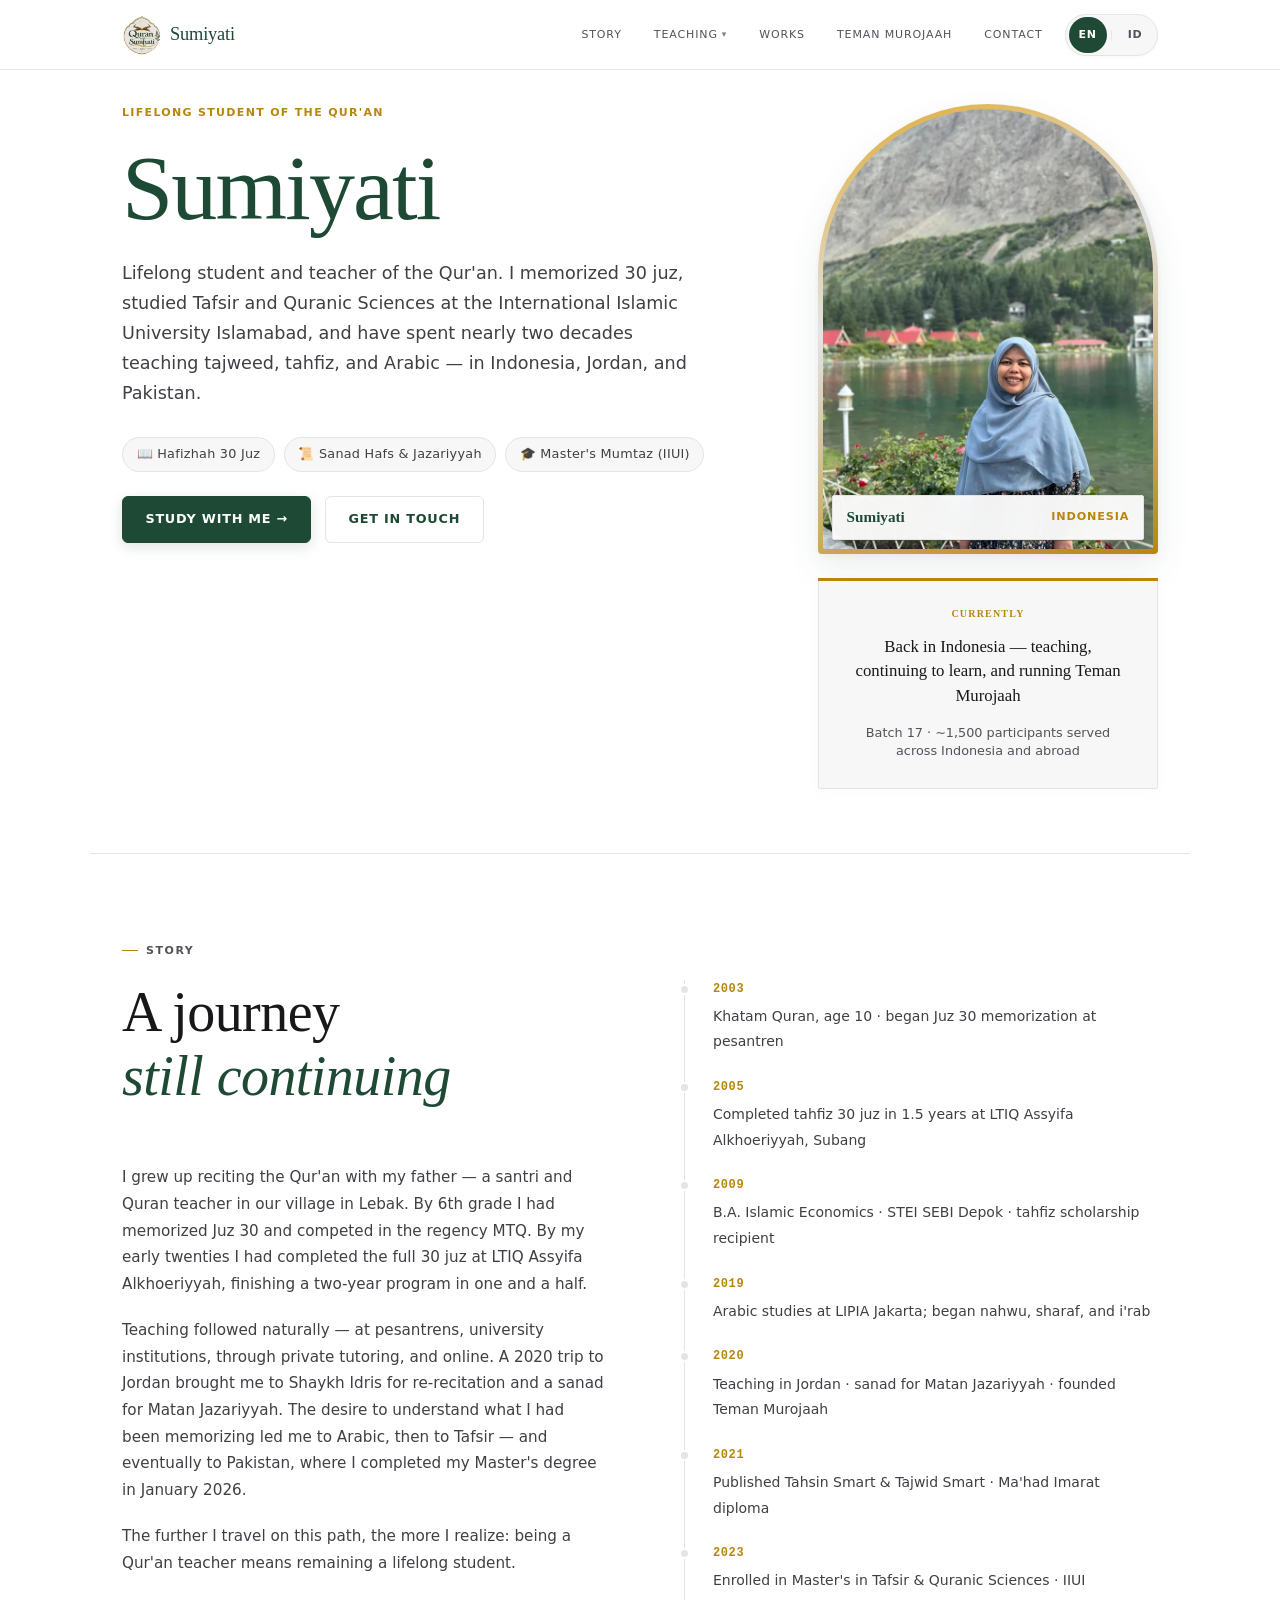
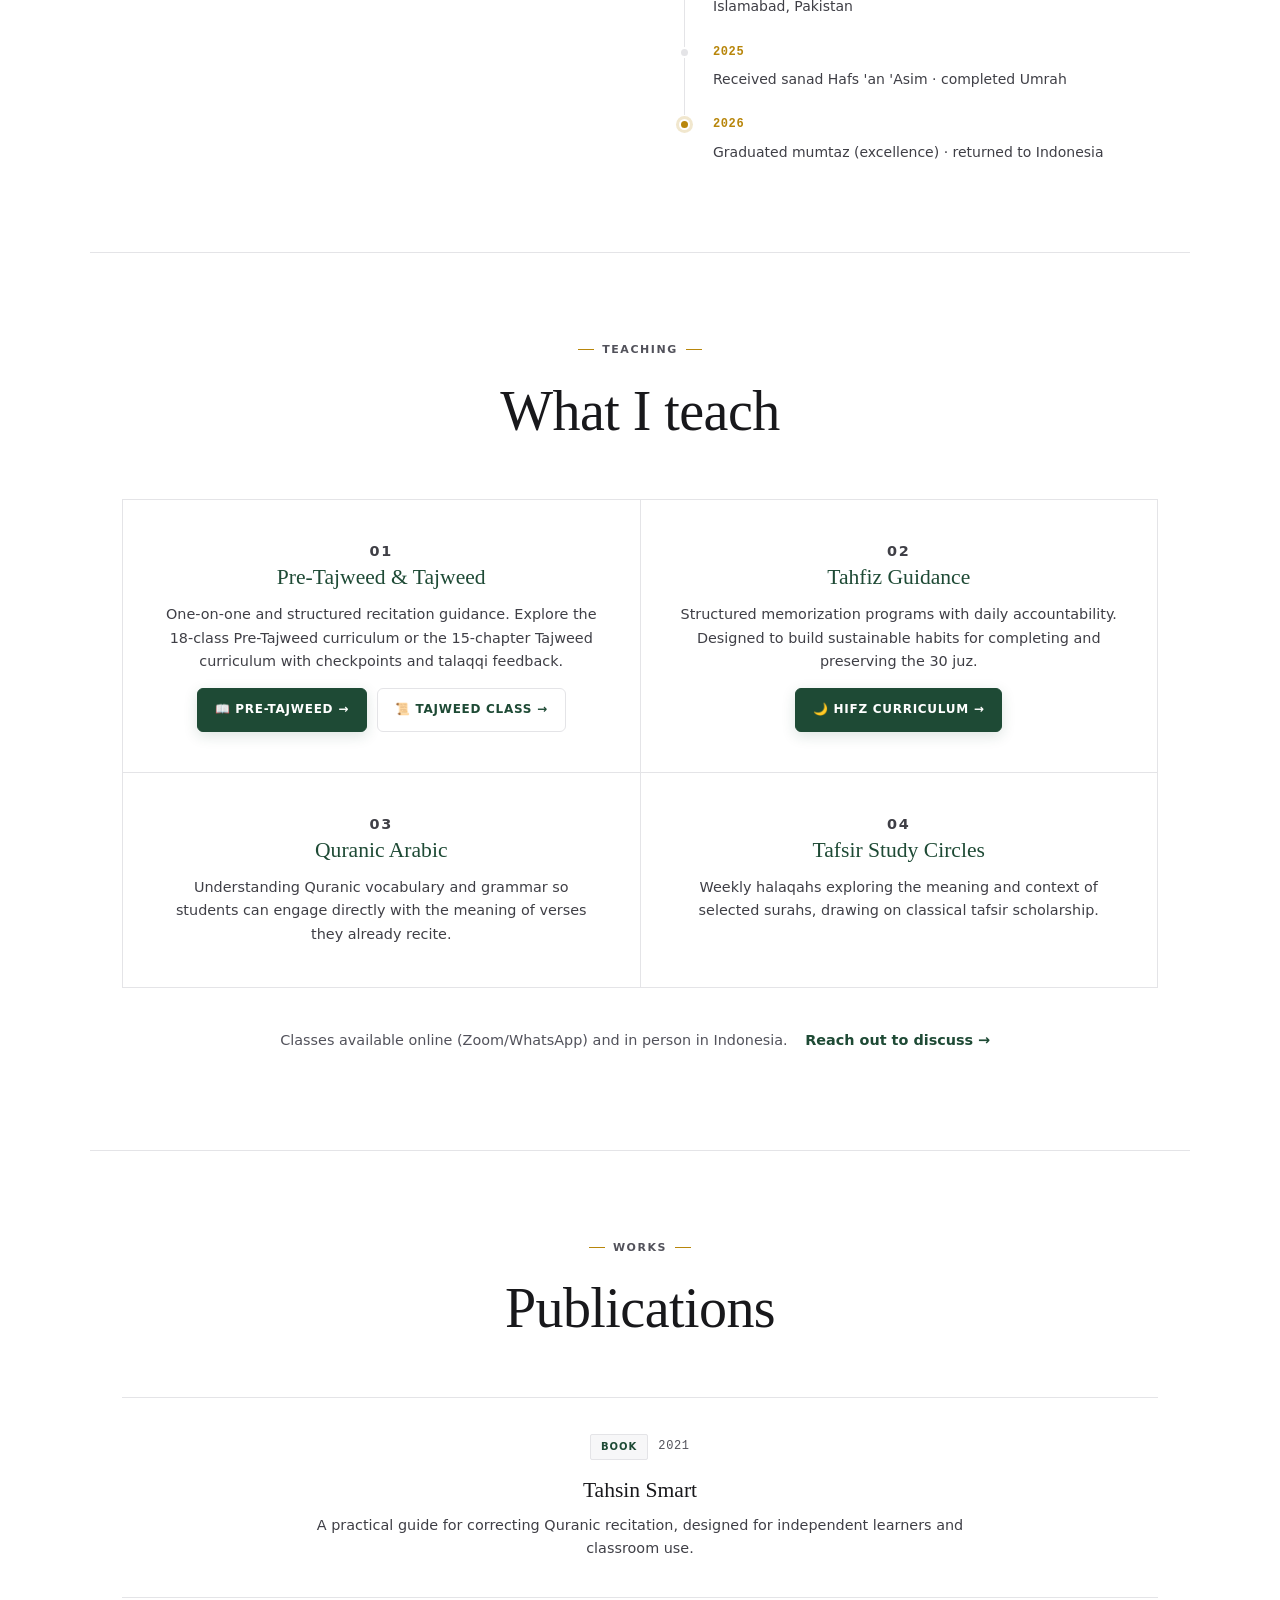
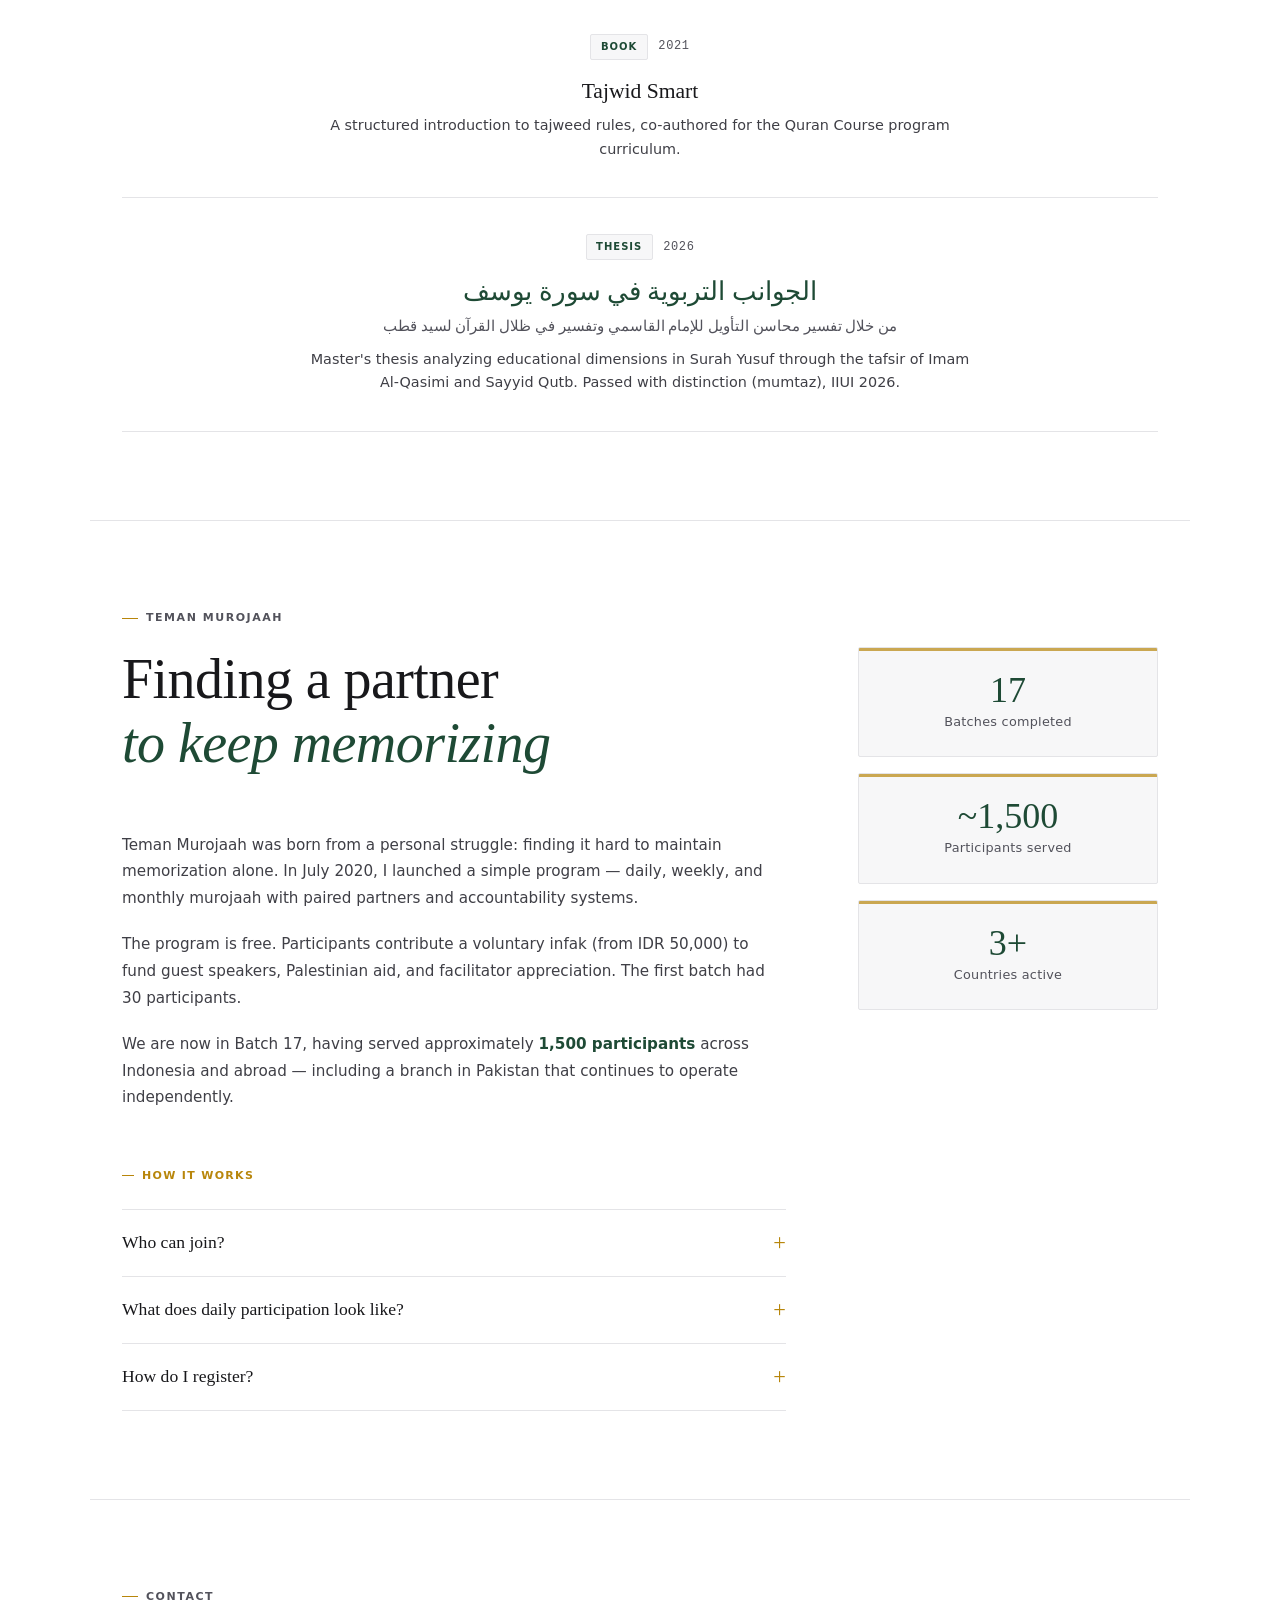
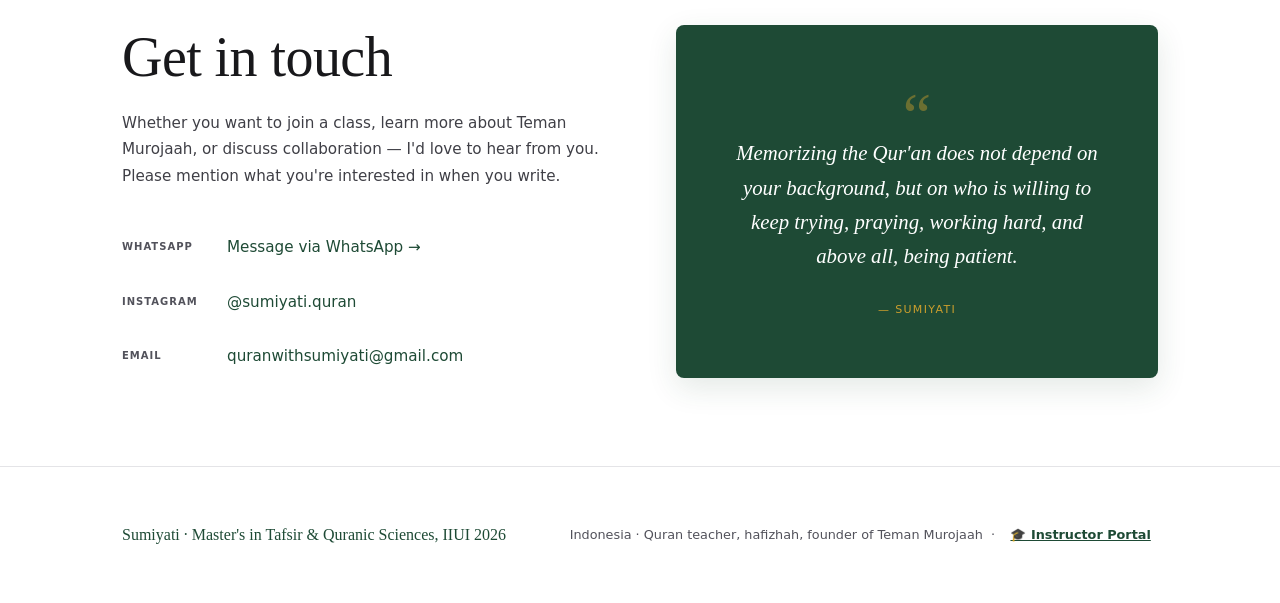
==== index.html @ 4b5ec0ce "content(hero): update Indonesian hero bio text per user request" ====
<!doctype html>
<html lang="en">
<head>
  <!-- Google tag (gtag.js) -->
  <script async src="https://www.googletagmanager.com/gtm.js?id=GTM-PKRHPWWV"></script>
  <script>
    window.dataLayer = window.dataLayer || [];
    function gtag(){dataLayer.push(arguments);}
    gtag('js', new Date());
  </script>
  <meta charset="UTF-8" />
  <meta name="viewport" content="width=device-width, initial-scale=1.0, viewport-fit=cover" />
  <title id="pageTitle">Sumiyati · Lifelong Student of the Qur'an</title>
  <meta name="description" content="Official portfolio of Sumiyati — Hafizhah 30 Juz, Quran Teacher & Scholar in Tafsir, Tajweed, and Tahfiz. Founder of Teman Murojaah." />
  <meta name="keywords" content="Sumiyati, Quran teacher, Hafizhah, Tafsir, Tajweed, Tahfiz, Teman Murojaah, Quranic Arabic, IIUI" />
  <meta name="author" content="Sumiyati" />
  <meta name="referrer" content="strict-origin-when-cross-origin" />
  <meta http-equiv="X-Content-Type-Options" content="nosniff" />
  <meta http-equiv="Content-Security-Policy" content="default-src 'self'; script-src 'self' 'unsafe-inline' https://www.googletagmanager.com https://tagmanager.google.com; style-src 'self' 'unsafe-inline' https://fonts.googleapis.com https://tagmanager.google.com; font-src 'self' https://fonts.gstatic.com; img-src 'self' data: https:; connect-src 'self' https://*.google-analytics.com https://*.analytics.google.com https://*.googletagmanager.com https://*.supabase.co https://script.google.com https://script.googleusercontent.com; frame-ancestors 'none'; base-uri 'self';" />

  <!-- Open Graph / Facebook -->
  <meta property="og:type" content="website" />
  <meta property="og:title" content="Sumiyati · Lifelong Student of the Qur'an" />
  <meta property="og:description" content="Lifelong student and teacher of the Qur'an. Hafizhah 30 Juz, Master's in Tafsir & Quranic Sciences, and Founder of Teman Murojaah." />
  <meta property="og:image" content="sumaiyati.jpg" />

  <!-- Twitter -->
  <meta name="twitter:card" content="summary_large_image" />
  <meta name="twitter:title" content="Sumiyati · Lifelong Student of the Qur'an" />
  <meta name="twitter:description" content="Lifelong student and teacher of the Qur'an. Hafizhah 30 Juz, Master's in Tafsir & Quranic Sciences, and Founder of Teman Murojaah." />
  <meta name="twitter:image" content="sumaiyati.jpg" />

  <!-- Favicon -->
  <link rel="icon" type="image/x-icon" href="/favicon.ico" />
  <link rel="shortcut icon" href="/favicon.ico" />
  <link rel="icon" type="image/png" sizes="48x48" href="/favicon-48x48.png" />
  <link rel="icon" type="image/png" sizes="32x32" href="/favicon-32x32.png" />
  <link rel="icon" type="image/png" sizes="16x16" href="/favicon-16x16.png" />
  <link rel="icon" type="image/png" sizes="192x192" href="/favicon-192x192.png" />
  <link rel="apple-touch-icon" sizes="180x180" href="/apple-touch-icon.png" />
  <link rel="manifest" href="/site.webmanifest" />
  <link rel="canonical" href="https://quranwithsumiyati.com/" />
  <meta name="theme-color" content="#1e4a35" />
  <script type="application/ld+json">
  [
    {
      "@context": "https://schema.org",
      "@type": "EducationalOrganization",
      "name": "Quran with Sumiyati",
      "url": "https://quranwithsumiyati.com/",
      "logo": "https://quranwithsumiyati.com/favicon-512x512.png"
    },
    {
      "@context": "https://schema.org",
      "@type": "Course",
      "name": "Pre-Tajweed & Tahsin Class",
      "description": "18 practical classes with checkpoints and 1-on-1 talaqqi recitation guidance.",
      "url": "https://quranwithsumiyati.com/curriculum.html",
      "provider": {
        "@type": "Person",
        "name": "Sumiyati"
      },
      "offers": {
        "@type": "Offer",
        "price": "120000",
        "priceCurrency": "IDR",
        "availability": "https://schema.org/InStock"
      }
    },
    {
      "@context": "https://schema.org",
      "@type": "Course",
      "name": "Tajweed Class",
      "description": "15 chapters of Tajweed theory and Quran recitation practice with 5 checkpoints.",
      "url": "https://quranwithsumiyati.com/tajweed-curriculum.html",
      "provider": {
        "@type": "Person",
        "name": "Sumiyati"
      },
      "offers": {
        "@type": "Offer",
        "price": "120000",
        "priceCurrency": "IDR",
        "availability": "https://schema.org/InStock"
      }
    }
  ]
  </script>

  <link rel="preconnect" href="https://fonts.googleapis.com" />
  <link rel="preconnect" href="https://fonts.gstatic.com" crossorigin />
  <link href="https://fonts.googleapis.com/css2?family=Amiri:ital,wght@0,400;0,700;1,400&family=Fraunces:ital,opsz,wght@0,9..144,300;0,9..144,400;0,9..144,600;1,9..144,300;1,9..144,400&family=Inter:wght@300;400;500;600&display=swap" rel="stylesheet" />
  <link rel="stylesheet" href="style.css?v=8" />
</head>
<body>
  <a href="#hero" class="skip-link">Skip to main content</a>

  <!-- Header -->
  <header>
    <a href="#" class="logo"><img src="sumiyati-logo.png?v=5" alt="Quran with Sumiyati Logo" width="40" height="40" decoding="sync" /><span>Sumiyati</span></a>
    <div class="header-actions">
      <nav>
        <a href="#story" class="active" data-section="story" data-i18n="nav_story">Story</a>
        <div class="nav-dropdown"><a href="#teaching" data-section="teaching"><span class="nav-dd-icon-mobile" aria-hidden="true">📖</span><span data-i18n="nav_teaching">Teaching</span> <span class="nav-dropdown-caret" aria-hidden="true">▾</span></a><div class="nav-dropdown-menu" role="menu" aria-label="Teaching Programs"><div class="nav-dd-header"><span data-i18n="teach_title">What I teach</span><span>5 Programs</span></div><a href="curriculum.html" class="nav-dd-item" role="menuitem"><span class="nav-dd-num">01</span><span class="nav-dd-text"><span class="nav-dd-title" data-i18n="teach_c1_title">Pre-Tajweed &amp; Tahsin</span><span class="nav-dd-sub" data-i18n="dd_c1_sub">18 practical classes, checkpoints &amp; 1-on-1 talaqqi</span></span></a><div class="nav-dd-sublinks"><a href="curriculum.html" class="nav-dd-pill primary" data-i18n="dd_curr_btn">📖 View Curriculum →</a></div><a href="tajweed-curriculum.html" class="nav-dd-item" role="menuitem"><span class="nav-dd-num">02</span><span class="nav-dd-text"><span class="nav-dd-title" data-i18n="dd_tajweed_title">Tajweed Class</span><span class="nav-dd-sub" data-i18n="dd_tajweed_sub">15 chapters: theory &amp; practice, 5 checkpoints</span></span></a><div class="nav-dd-sublinks"><a href="tajweed-curriculum.html" class="nav-dd-pill primary" data-i18n="dd_tajweed_btn">📜 Tajweed Curriculum →</a></div><div class="nav-dd-divider"></div><a href="hifz-curriculum.html" class="nav-dd-item" role="menuitem"><span class="nav-dd-num">03</span><span class="nav-dd-text"><span class="nav-dd-title" data-i18n="teach_c2_title">Tahfiz Guidance</span><span class="nav-dd-sub" data-i18n="dd_c2_sub">Structured 30 juz memorization &amp; daily accountability</span></span></a><div class="nav-dd-sublinks"><a href="hifz-curriculum.html" class="nav-dd-pill primary" data-i18n="dd_hifz_btn">🌙 Hifz Curriculum →</a></div><div class="nav-dd-divider"></div><a href="#teach-arabic" class="nav-dd-item" role="menuitem"><span class="nav-dd-num">04</span><span class="nav-dd-text"><span class="nav-dd-title" data-i18n="teach_c3_title">Quranic Arabic</span><span class="nav-dd-sub" data-i18n="dd_c3_sub">Vocabulary &amp; grammar to understand Quranic verses</span></span></a><a href="#teach-tafsir" class="nav-dd-item" role="menuitem"><span class="nav-dd-num">05</span><span class="nav-dd-text"><span class="nav-dd-title" data-i18n="teach_c4_title">Tafsir Study Circles</span><span class="nav-dd-sub" data-i18n="dd_c4_sub">Weekly halaqahs exploring classical tafsir scholarship</span></span></a></div></div>
        <a href="#works" data-section="works" data-i18n="nav_works">Works</a>
        <a href="#teman-murojaah" data-section="teman-murojaah" data-i18n="nav_murojaah">Teman Murojaah</a>
        <a href="#contact" data-section="contact" data-i18n="nav_contact">Contact</a>
      </nav>
      <!-- Global Language Switcher -->
      <div class="lang-switcher" role="group" aria-label="Language Switcher">
        <button type="button" class="lang-btn" data-lang="en" onclick="setGlobalLang('en')">EN</button>
        <span class="lang-sep">|</span>
        <button type="button" class="lang-btn" data-lang="id" onclick="setGlobalLang('id')">ID</button>
      </div>
    </div>
  </header>

  <!-- Hero -->
  <section id="hero">
    <div class="wrap">
      <div class="inner hero-grid">
        <div class="hero-content">
          <p class="eyebrow" data-i18n="hero_eyebrow">Lifelong Student of the Qur'an</p>
          <h1 class="display">Sumiyati</h1>

          <!-- Mobile Hero Photo -->
          <div class="hero-photo-card hero-photo-mobile">
            <div class="photo-arch-outer">
              <picture>
                <source srcset="sumaiyati.webp" type="image/webp" />
                <img src="sumaiyati.jpg" alt="Sumiyati · Lifelong Student of the Qur'an" class="hero-photo" width="900" height="1200" fetchpriority="high" decoding="sync" />
              </picture>
              <div class="photo-badge">
                <span class="badge-title">Sumiyati</span>
                <span class="badge-sub">Indonesia</span>
              </div>
            </div>
          </div>

          <p class="hero-bio" data-i18n-html="hero_bio">
            Lifelong student and teacher of the Qur'an. I memorized 30 juz, studied Tafsir and Quranic Sciences at the International Islamic University Islamabad, and have spent nearly two decades teaching tajweed, tahfiz, and Arabic — in Indonesia, Jordan, and Pakistan.
          </p>
          <div class="hero-credentials">
            <span class="cred-pill" data-i18n="hero_cred_1">📖 Hafizhah 30 Juz</span>
            <span class="cred-pill" data-i18n="hero_cred_2">📜 Sanad Hafs &amp; Jazariyyah</span>
            <span class="cred-pill" data-i18n="hero_cred_3">🎓 Master's Mumtaz (IIUI)</span>
          </div>
          <div class="hero-actions">
            <a href="#teaching" class="btn btn-primary" data-i18n="hero_btn_study">Study With Me →</a>
            <a href="#contact" class="btn btn-secondary" data-i18n="hero_btn_contact">Get in Touch</a>
          </div>
        </div>

        <div class="hero-aside">
          <!-- Desktop Hero Photo -->
          <div class="hero-photo-card hero-photo-desktop">
            <div class="photo-arch-outer">
              <picture>
                <source srcset="sumaiyati.webp" type="image/webp" />
                <img src="sumaiyati.jpg" alt="Sumiyati · Lifelong Student of the Qur'an" class="hero-photo" width="900" height="1200" fetchpriority="high" decoding="sync" />
              </picture>
              <div class="photo-badge">
                <span class="badge-title">Sumiyati</span>
                <span class="badge-sub">Indonesia</span>
              </div>
            </div>
          </div>
          <div class="current-card">
            <p class="card-label" data-i18n="currently_label">Currently</p>
            <p data-i18n="currently_text">Back in Indonesia — teaching, continuing to learn, and running Teman Murojaah</p>
            <small data-i18n="currently_small">Batch 17 · ~1,500 participants served across Indonesia and abroad</small>
          </div>
        </div>
      </div>
    </div>
  </section>

  <div class="divider"><div class="divider-inner"></div></div>

  <!-- Story -->
  <section id="story">
    <div class="wrap">
      <p class="section-label" data-i18n="story_label">Story</p>
      <div class="inner">
        <div>
          <h2 class="section-title" data-i18n-html="story_title">A journey<br><em>still continuing</em></h2>
          <div class="prose">
            <p data-i18n="story_p1">
              I grew up reciting the Qur'an with my father — a santri and Quran teacher in our village in Lebak. By 6th grade I had memorized Juz 30 and competed in the regency MTQ. By my early twenties I had completed the full 30 juz at LTIQ Assyifa Alkhoeriyyah, finishing a two-year program in one and a half.
            </p>
            <p data-i18n="story_p2">
              Teaching followed naturally — at pesantrens, university institutions, through private tutoring, and online. A 2020 trip to Jordan brought me to Shaykh Idris for re-recitation and a sanad for Matan Jazariyyah. The desire to understand what I had been memorizing led me to Arabic, then to Tafsir — and eventually to Pakistan, where I completed my Master's degree in January 2026.
            </p>
            <p data-i18n="story_p3">
              The further I travel on this path, the more I realize: being a Qur'an teacher means remaining a lifelong student.
            </p>
          </div>
        </div>

        <div class="timeline">
          <div class="tl-item">
            <span class="tl-year">2003</span>
            <span class="tl-text" data-i18n="tl_2003">Khatam Quran, age 10 · began Juz 30 memorization at pesantren</span>
          </div>
          <div class="tl-item">
            <span class="tl-year">2005</span>
            <span class="tl-text" data-i18n="tl_2005">Completed tahfiz 30 juz in 1.5 years at LTIQ Assyifa Alkhoeriyyah, Subang</span>
          </div>
          <div class="tl-item">
            <span class="tl-year">2009</span>
            <span class="tl-text" data-i18n="tl_2009">B.A. Islamic Economics · STEI SEBI Depok · tahfiz scholarship recipient</span>
          </div>
          <div class="tl-item">
            <span class="tl-year">2019</span>
            <span class="tl-text" data-i18n="tl_2019">Arabic studies at LIPIA Jakarta; began nahwu, sharaf, and i'rab</span>
          </div>
          <div class="tl-item">
            <span class="tl-year">2020</span>
            <span class="tl-text" data-i18n="tl_2020">Teaching in Jordan · sanad for Matan Jazariyyah · founded Teman Murojaah</span>
          </div>
          <div class="tl-item">
            <span class="tl-year">2021</span>
            <span class="tl-text" data-i18n="tl_2021">Published Tahsin Smart &amp; Tajwid Smart · Ma'had Imarat diploma</span>
          </div>
          <div class="tl-item">
            <span class="tl-year">2023</span>
            <span class="tl-text" data-i18n="tl_2023">Enrolled in Master's in Tafsir &amp; Quranic Sciences · IIUI Islamabad, Pakistan</span>
          </div>
          <div class="tl-item">
            <span class="tl-year">2025</span>
            <span class="tl-text" data-i18n="tl_2025">Received sanad Hafs 'an 'Asim · completed Umrah</span>
          </div>
          <div class="tl-item current">
            <span class="tl-year">2026</span>
            <span class="tl-text" data-i18n="tl_2026">Graduated mumtaz (excellence) · returned to Indonesia</span>
          </div>
        </div>
      </div>
    </div>
  </section>

  <div class="divider"><div class="divider-inner"></div></div>

  <!-- Teaching -->
  <section id="teaching">
    <div class="wrap">
      <p class="section-label" data-i18n="teach_label">Teaching</p>
      <h2 class="section-title" data-i18n="teach_title">What I teach</h2>
      <div class="grid">
        <div class="teach-card">
          <p class="teach-num" id="teach-pretajweed" style="scroll-margin-top:110px;">01</p>
          <h3 data-i18n="teach_c1_title">Pre-Tajweed &amp; Tajweed</h3>
          <p data-i18n="teach_c1_desc">One-on-one and structured recitation guidance. Explore the 18-class Pre-Tajweed curriculum or the 15-chapter Tajweed curriculum with checkpoints and talaqqi feedback.</p>
          <div class="teach-card-actions">
            <a href="curriculum.html" class="btn btn-primary teach-card-btn" data-i18n="card_btn_pretajweed">📖 Pre-Tajweed →</a>
            <a href="tajweed-curriculum.html" class="btn btn-secondary teach-card-btn" data-i18n="card_btn_tajweed">📜 Tajweed Class →</a>
          </div>
        </div>
        <div class="teach-card">
          <p class="teach-num" id="teach-tahfiz" style="scroll-margin-top:110px;">02</p>
          <h3 data-i18n="teach_c2_title">Tahfiz Guidance</h3>
          <p data-i18n="teach_c2_desc">Structured memorization programs with daily accountability. Designed to build sustainable habits for completing and preserving the 30 juz.</p>
          <div class="teach-card-actions">
            <a href="hifz-curriculum.html" class="btn btn-primary teach-card-btn" data-i18n="card_btn_hifz">🌙 Hifz Curriculum →</a>
          </div>
        </div>
        <div class="teach-card">
          <p class="teach-num" id="teach-arabic" style="scroll-margin-top:110px;">03</p>
          <h3 data-i18n="teach_c3_title">Quranic Arabic</h3>
          <p data-i18n="teach_c3_desc">Understanding Quranic vocabulary and grammar so students can engage directly with the meaning of verses they already recite.</p>
        </div>
        <div class="teach-card">
          <p class="teach-num" id="teach-tafsir" style="scroll-margin-top:110px;">04</p>
          <h3 data-i18n="teach_c4_title">Tafsir Study Circles</h3>
          <p data-i18n="teach_c4_desc">Weekly halaqahs exploring the meaning and context of selected surahs, drawing on classical tafsir scholarship.</p>
        </div>
      </div>
      <p class="note">
        <span data-i18n="teach_note_text">Classes available online (Zoom/WhatsApp) and in person in Indonesia.</span>
        <a href="#contact" data-i18n="teach_note_link">Reach out to discuss →</a>
      </p>
    </div>
  </section>

  <div class="divider"><div class="divider-inner"></div></div>

  <!-- Works -->
  <section id="works">
    <div class="wrap">
      <p class="section-label" data-i18n="works_label">Works</p>
      <h2 class="section-title" data-i18n="works_title">Publications</h2>
      <div class="works-list">

        <div class="work-item">
          <div class="work-meta">
            <span class="work-type" data-i18n="work_type_book">Book</span>
            <span class="work-year">2021</span>
          </div>
          <div class="work-content">
            <p class="work-title">Tahsin Smart</p>
            <p class="work-desc" data-i18n="work_tahsin_desc">A practical guide for correcting Quranic recitation, designed for independent learners and classroom use.</p>
          </div>
        </div>

        <div class="work-item">
          <div class="work-meta">
            <span class="work-type" data-i18n="work_type_book">Book</span>
            <span class="work-year">2021</span>
          </div>
          <div class="work-content">
            <p class="work-title">Tajwid Smart</p>
            <p class="work-desc" data-i18n="work_tajwid_desc">A structured introduction to tajweed rules, co-authored for the Quran Course program curriculum.</p>
          </div>
        </div>

        <div class="work-item">
          <div class="work-meta">
            <span class="work-type" data-i18n="work_type_thesis">Thesis</span>
            <span class="work-year">2026</span>
          </div>
          <div class="work-content">
            <p class="work-title rtl">الجوانب التربوية في سورة يوسف</p>
            <p class="work-subtitle">من خلال تفسير محاسن التأويل للإمام القاسمي وتفسير في ظلال القرآن لسيد قطب</p>
            <p class="work-desc" data-i18n="work_thesis_desc">Master's thesis analyzing educational dimensions in Surah Yusuf through the tafsir of Imam Al-Qasimi and Sayyid Qutb. Passed with distinction (mumtaz), IIUI 2026.</p>
          </div>
        </div>

      </div>
    </div>
  </section>

  <div class="divider"><div class="divider-inner"></div></div>

  <!-- Teman Murojaah -->
  <section id="teman-murojaah">
    <div class="wrap">
      <p class="section-label" data-i18n="tm_label">Teman Murojaah</p>
      <div class="inner">
        <div>
          <h2 class="section-title" data-i18n-html="tm_title">Finding a partner<br><em>to keep memorizing</em></h2>
          <div class="prose">
            <p data-i18n="tm_p1">
              Teman Murojaah was born from a personal struggle: finding it hard to maintain memorization alone. In July 2020, I launched a simple program — daily, weekly, and monthly murojaah with paired partners and accountability systems.
            </p>
            <p data-i18n="tm_p2">
              The program is free. Participants contribute a voluntary infak (from IDR 50,000) to fund guest speakers, Palestinian aid, and facilitator appreciation. The first batch had 30 participants.
            </p>
            <p data-i18n-html="tm_p3">
              We are now in Batch 17, having served approximately <strong>1,500 participants</strong> across Indonesia and abroad — including a branch in Pakistan that continues to operate independently.
            </p>
          </div>

          <p class="faq-label" data-i18n="faq_label">How it works</p>

          <div class="faq-item">
            <button class="faq-q" aria-expanded="false">
              <span data-i18n="faq_q1">Who can join?</span>
              <span class="faq-icon">+</span>
            </button>
            <div class="faq-a" data-i18n="faq_a1">
              Anyone who has memorized at least 1 juz of the Quran and is committed to maintaining or adding to their memorization.
            </div>
          </div>

          <div class="faq-item">
            <button class="faq-q" aria-expanded="false">
              <span data-i18n="faq_q2">What does daily participation look like?</span>
              <span class="faq-icon">+</span>
            </button>
            <div class="faq-a" data-i18n="faq_a2">
              Each participant is paired with a murojaah partner. You submit your daily recitation and check in with your partner. Weekly group sessions and monthly evaluations provide structure and motivation.
            </div>
          </div>

          <div class="faq-item">
            <button class="faq-q" aria-expanded="false">
              <span data-i18n="faq_q3">How do I register?</span>
              <span class="faq-icon">+</span>
            </button>
            <div class="faq-a" data-i18n="faq_a3">
              New batches open periodically. Join the waiting list or follow announcements via WhatsApp. Contact me directly for the current batch status.
            </div>
          </div>

        </div>

        <div class="stat-cards">
          <div class="stat-card">
            <p class="stat-num">17</p>
            <p class="stat-lbl" data-i18n="stat_1_lbl">Batches completed</p>
          </div>
          <div class="stat-card">
            <p class="stat-num">~1,500</p>
            <p class="stat-lbl" data-i18n="stat_2_lbl">Participants served</p>
          </div>
          <div class="stat-card">
            <p class="stat-num">3+</p>
            <p class="stat-lbl" data-i18n="stat_3_lbl">Countries active</p>
          </div>
        </div>
      </div>
    </div>
  </section>

  <div class="divider"><div class="divider-inner"></div></div>

  <!-- Contact -->
  <section id="contact">
    <div class="wrap">
      <p class="section-label" data-i18n="contact_label">Contact</p>
      <div class="inner">
        <div>
          <h2 class="section-title" data-i18n="contact_title">Get in touch</h2>
          <p class="bio" data-i18n="contact_bio">
            Whether you want to join a class, learn more about Teman Murojaah, or discuss collaboration — I'd love to hear from you. Please mention what you're interested in when you write.
          </p>
          <div class="contact-links">
            <div class="contact-row">
              <span class="contact-key">WhatsApp</span>
              <a class="contact-val" href="https://wa.me/6281234567890?text=Assalamu%27alaikum%20Ustadzah%20Sumiyati" target="_blank" rel="noopener" aria-label="Message Sumiyati via WhatsApp" data-i18n="contact_wa_link">Message via WhatsApp →</a>
            </div>
            <div class="contact-row">
              <span class="contact-key">Instagram</span>
              <a class="contact-val" href="https://instagram.com/sumiyati.quran" target="_blank" rel="noopener">@sumiyati.quran</a>
            </div>
            <div class="contact-row">
              <span class="contact-key">Email</span>
              <a class="contact-val" href="mailto:quranwithsumiyati@gmail.com">quranwithsumiyati@gmail.com</a>
            </div>
          </div>
        </div>
        <div class="quote-block">
          <div class="quote-mark">“</div>
          <p class="quote-text" data-i18n="quote_text">
            Memorizing the Qur'an does not depend on your background, but on who is willing to keep trying, praying, working hard, and above all, being patient.
          </p>
          <p class="quote-attr">— Sumiyati</p>
        </div>
      </div>
    </div>
  </section>

  <!-- Footer -->
  <footer>
    <div class="wrap" style="display:flex;justify-content:space-between;align-items:center;flex-wrap:wrap;gap:1rem;width:100%;">
      <p class="name" data-i18n="footer_name">Sumiyati · Master's in Tafsir &amp; Quranic Sciences, IIUI 2026</p>
      <p class="meta"><span data-i18n="footer_meta">Indonesia · Quran teacher, hafizhah, founder of Teman Murojaah</span> &nbsp;·&nbsp; <a href="admin.html" class="footer-portal-link">🎓 Instructor Portal</a></p>
    </div>
  </footer>

  <div class="tab-spacer"></div>

  <!-- Mobile bottom tab bar -->
  <div class="tab-bar">
    <nav aria-label="Mobile Navigation">
      <a class="tab-link active" href="#story" data-section="story">
        <span class="icon" aria-hidden="true">📖</span>
        <span class="lbl" data-i18n="tab_story">Story</span>
      </a>
      <a class="tab-link" href="#teaching" data-section="teaching">
        <span class="icon" aria-hidden="true">🕌</span>
        <span class="lbl" data-i18n="tab_teaching">Teaching</span>
      </a>
      <a class="tab-link" href="#works" data-section="works">
        <span class="icon" aria-hidden="true">📚</span>
        <span class="lbl" data-i18n="tab_works">Works</span>
      </a>
      <a class="tab-link" href="#teman-murojaah" data-section="teman-murojaah">
        <span class="icon" aria-hidden="true">🤝</span>
        <span class="lbl" data-i18n="tab_murojaah">Murojaah</span>
      </a>
      <a class="tab-link" href="#contact" data-section="contact">
        <span class="icon" aria-hidden="true">✉️</span>
        <span class="lbl" data-i18n="tab_contact">Contact</span>
      </a>
    </nav>
  </div>

  <script>
    // Bilingual Dictionary
    const translations = {
      en: {
        page_title: "Sumiyati · Lifelong Student of the Qur'an",
        nav_story: "Story",
        nav_teaching: "Teaching",
        nav_works: "Works",
        nav_murojaah: "Teman Murojaah",
        nav_contact: "Contact",
        tab_story: "Story",
        tab_teaching: "Teaching",
        tab_works: "Works",
        tab_murojaah: "Murojaah",
        tab_contact: "Contact",
        hero_eyebrow: "Lifelong Student of the Qur'an",
        hero_bio: "Lifelong student and teacher of the Qur'an. I memorized 30 juz, studied Tafsir and Quranic Sciences at the International Islamic University Islamabad, and have spent nearly two decades teaching tajweed, tahfiz, and Arabic — in Indonesia, Jordan, and Pakistan.",
        hero_cred_1: "📖 Hafizhah 30 Juz",
        hero_cred_2: "📜 Sanad Hafs & Jazariyyah",
        hero_cred_3: "🎓 Master's Mumtaz (IIUI)",
        hero_btn_study: "Study With Me →",
        hero_btn_contact: "Get in Touch",
        currently_label: "Currently",
        currently_text: "Back in Indonesia — teaching, continuing to learn, and running Teman Murojaah",
        currently_small: "Batch 17 · ~1,500 participants served across Indonesia and abroad",
        story_label: "Story",
        story_title: "A journey<br><em>still continuing</em>",
        story_p1: "I grew up reciting the Qur'an with my father — a santri and Quran teacher in our village in Lebak. By 6th grade I had memorized Juz 30 and competed in the regency MTQ. By my early twenties I had completed the full 30 juz at LTIQ Assyifa Alkhoeriyyah, finishing a two-year program in one and a half.",
        story_p2: "Teaching followed naturally — at pesantrens, university institutions, through private tutoring, and online. A 2020 trip to Jordan brought me to Shaykh Idris for re-recitation and a sanad for Matan Jazariyyah. The desire to understand what I had been memorizing led me to Arabic, then to Tafsir — and eventually to Pakistan, where I completed my Master's degree in January 2026.",
        story_p3: "The further I travel on this path, the more I realize: being a Qur'an teacher means remaining a lifelong student.",
        tl_2003: "Khatam Quran, age 10 · began Juz 30 memorization at pesantren",
        tl_2005: "Completed tahfiz 30 juz in 1.5 years at LTIQ Assyifa Alkhoeriyyah, Subang",
        tl_2009: "B.A. Islamic Economics · STEI SEBI Depok · tahfiz scholarship recipient",
        tl_2019: "Arabic studies at LIPIA Jakarta; began nahwu, sharaf, and i'rab",
        tl_2020: "Teaching in Jordan · sanad for Matan Jazariyyah · founded Teman Murojaah",
        tl_2021: "Published Tahsin Smart & Tajwid Smart · Ma'had Imarat diploma",
        tl_2023: "Enrolled in Master's in Tafsir & Quranic Sciences · IIUI Islamabad, Pakistan",
        tl_2025: "Received sanad Hafs 'an 'Asim · completed Umrah",
        tl_2026: "Graduated mumtaz (excellence) · returned to Indonesia",
        teach_label: "Teaching",
        teach_title: "What I teach",
        teach_c1_title: "Pre-Tajweed & Tajweed",
        teach_c1_desc: "One-on-one and structured recitation guidance. Explore the 18-class Pre-Tajweed curriculum or the 15-chapter Tajweed curriculum with checkpoints and talaqqi feedback.",
        card_btn_pretajweed: "📖 Pre-Tajweed →",
        card_btn_tajweed: "📜 Tajweed Class →",
        card_btn_hifz: "🌙 Hifz Curriculum →",
        teach_c2_title: "Tahfiz Guidance",
        teach_c2_desc: "Structured memorization programs with daily accountability. Designed to build sustainable habits for completing and preserving the 30 juz.",
        teach_c3_title: "Quranic Arabic",
        teach_c3_desc: "Understanding Quranic vocabulary and grammar so students can engage directly with the meaning of verses they already recite.",
        teach_c4_title: "Tafsir Study Circles",
        dd_c1_sub: "18 practical classes, checkpoints & 1-on-1 talaqqi",
        dd_tajweed_title: "Tajweed Class",
        dd_tajweed_sub: "15 chapters: theory & practice, 5 checkpoints",
        dd_c2_sub: "Structured 30 juz memorization & daily accountability",
        dd_c3_sub: "Vocabulary & grammar to understand Quranic verses",
        dd_c4_sub: "Weekly halaqahs exploring classical tafsir scholarship",
        dd_curr_btn: "📖 Pre-Tajweed Curriculum →",
        dd_tajweed_btn: "📜 Tajweed Curriculum →",
        dd_hifz_btn: "🌙 Hifz Curriculum →",
        dd_portal_btn: "▶ Video Portal",
        teach_c4_desc: "Weekly halaqahs exploring the meaning and context of selected surahs, drawing on classical tafsir scholarship.",
        teach_note_text: "Classes available online (Zoom/WhatsApp) and in person in Indonesia.",
        teach_note_link: "Reach out to discuss →",
        works_label: "Works",
        works_title: "Publications",
        work_type_book: "Book",
        work_type_thesis: "Thesis",
        work_tahsin_desc: "A practical guide for correcting Quranic recitation, designed for independent learners and classroom use.",
        work_tajwid_desc: "A structured introduction to tajweed rules, co-authored for the Quran Course program curriculum.",
        work_thesis_desc: "Master's thesis analyzing educational dimensions in Surah Yusuf through the tafsir of Imam Al-Qasimi and Sayyid Qutb. Passed with distinction (mumtaz), IIUI 2026.",
        tm_label: "Teman Murojaah",
        tm_title: "Finding a partner<br><em>to keep memorizing</em>",
        tm_p1: "Teman Murojaah was born from a personal struggle: finding it hard to maintain memorization alone. In July 2020, I launched a simple program — daily, weekly, and monthly murojaah with paired partners and accountability systems.",
        tm_p2: "The program is free. Participants contribute a voluntary infak (from IDR 50,000) to fund guest speakers, Palestinian aid, and facilitator appreciation. The first batch had 30 participants.",
        tm_p3: "We are now in Batch 17, having served approximately <strong>1,500 participants</strong> across Indonesia and abroad — including a branch in Pakistan that continues to operate independently.",
        faq_label: "How it works",
        faq_q1: "Who can join?",
        faq_a1: "Anyone who has memorized at least 1 juz of the Quran and is committed to maintaining or adding to their memorization.",
        faq_q2: "What does daily participation look like?",
        faq_a2: "Each participant is paired with a murojaah partner. You submit your daily recitation and check in with your partner. Weekly group sessions and monthly evaluations provide structure and motivation.",
        faq_q3: "How do I register?",
        faq_a3: "New batches open periodically. Join the waiting list or follow announcements via WhatsApp. Contact me directly for the current batch status.",
        stat_1_lbl: "Batches completed",
        stat_2_lbl: "Participants served",
        stat_3_lbl: "Countries active",
        contact_label: "Contact",
        contact_title: "Get in touch",
        contact_bio: "Whether you want to join a class, learn more about Teman Murojaah, or discuss collaboration — I'd love to hear from you. Please mention what you're interested in when you write.",
        contact_wa_link: "Message via WhatsApp →",
        quote_text: "Memorizing the Qur'an does not depend on your background, but on who is willing to keep trying, praying, working hard, and above all, being patient.",
        footer_name: "Sumiyati · Master's in Tafsir & Quranic Sciences, IIUI 2026",
        footer_meta: "Indonesia · Quran teacher, hafizhah, founder of Teman Murojaah"
      },
      id: {
        page_title: "Sumiyati · Pembelajar Al-Qur’an sepanjang hayat",
        nav_story: "Kisah",
        nav_teaching: "Pengajaran",
        nav_works: "Karya",
        nav_murojaah: "Teman Murojaah",
        nav_contact: "Kontak",
        tab_story: "Kisah",
        tab_teaching: "Belajar",
        tab_works: "Karya",
        tab_murojaah: "Murojaah",
        tab_contact: "Kontak",
        hero_eyebrow: "Pembelajar Al-Qur’an sepanjang hayat",
        hero_bio: "<strong>Pembelajar Al-Qur’an sepanjang hayat.</strong> Saya telah menyelesaikan hafalan 30 juz Al-Qur’an dan mendalami Tafsir serta Ulumul Qur’an di International Islamic University Islamabad, Pakistan. Selama hampir dua dekade, saya mendedikasikan diri untuk mengajar Al-Qur’an, tajwid, tahfiz, dan bahasa Arab di Indonesia, Yordania, dan Pakistan.",
        hero_cred_1: "📖 Hafizhah 30 Juz",
        hero_cred_2: "📜 Sanad Hafs & Jazariyyah",
        hero_cred_3: "🎓 Magister Mumtaz (IIUI)",
        hero_btn_study: "Belajar Bersama Saya →",
        hero_btn_contact: "Hubungi Saya",
        currently_label: "Saat Ini",
        currently_text: "Kembali di Indonesia — mengajar, terus belajar, dan mengelola Teman Murojaah",
        currently_small: "Angkatan 17 · ~1.500 peserta terbina di Indonesia dan mancanegara",
        story_label: "Kisah",
        story_title: "Perjalanan yang<br><em>terus bersambung</em>",
        story_p1: "Saya tumbuh besar mengaji bersama ayah — seorang santri dan guru Al-Qur'an di desa kami di Lebak. Sejak kelas 6 SD saya telah menyelesaikan hafalan Juz 30 dan mengikuti MTQ tingkat kabupaten. Di usia awal dua puluhan, saya menuntaskan hafalan 30 juz di LTIQ Assyifa Alkhoeriyyah, menyelesaikan program dua tahun dalam kurun satu setengah tahun.",
        story_p2: "Amanah mengajar mengalir secara alami — di pesantren, lembaga perguruan tinggi, bimbingan privat, hingga kelas daring. Perjalanan ke Yordania pada tahun 2020 mempertemukan saya dengan Syaikh Idris untuk talaqqi ulang serta memperoleh sanad Matan Al-Jazariyyah. Hasrat mendalami makna hafalan menuntun saya mempelajari bahasa Arab, Tafsir — hingga mengantarkan saya ke Pakistan, menyelesaikan program Magister pada Januari 2026.",
        story_p3: "Semakin jauh menapaki jalan ini, semakin saya menyadari: menjadi pengajar Al-Qur’an berarti siap menjadi pembelajar sepanjang hayat.",
        tl_2003: "Khatam Al-Qur'an usia 10 tahun · mulai menghafal Juz 30 di pesantren",
        tl_2005: "Menyelesaikan tahfiz 30 juz dalam 1,5 tahun di LTIQ Assyifa Alkhoeriyyah, Subang",
        tl_2009: "S.E. Ekonomi Islam · STEI SEBI Depok · penerima beasiswa penuh tahfiz",
        tl_2019: "Pendalaman bahasa Arab di LIPIA Jakarta; studi nahwu, sharaf, dan i'rab",
        tl_2020: "Mengajar di Yordania · sanad Matan Al-Jazariyyah · merintis Teman Murojaah",
        tl_2021: "Menerbitkan buku Tahsin Smart & Tajwid Smart · diploma Ma'had Imarat",
        tl_2023: "Melanjutkan studi Magister Tafsir & Ulumul Qur'an · IIUI Islamabad, Pakistan",
        tl_2025: "Menerima sanad qira'ah Hafs 'an 'Ashim · menunaikan ibadah Umrah",
        tl_2026: "Lulus predikat mumtaz (cumlaude) · kembali ke tanah air Indonesia",
        teach_label: "Pengajaran",
        teach_title: "Program Pembelajaran",
        teach_c1_title: "Kelas Pra-Tajwid & Tajwid",
        teach_c1_desc: "Bimbingan talaqqi privat dan terstruktur. Pelajari 18 kelas Pra-Tajwid atau 15 bab Kelas Tajwid lengkap dengan checkpoint evaluasi dan bimbingan talaqqi.",
        card_btn_pretajweed: "📖 Pra-Tajwid →",
        card_btn_tajweed: "📜 Kelas Tajwid →",
        card_btn_hifz: "🌙 Kurikulum Hifz →",
        teach_c2_title: "Bimbingan Tahfiz",
        teach_c2_desc: "Program hafalan terstruktur dengan pendampingan harian. Dirancang untuk membangun kebiasaan istiqomah dalam menuntaskan dan memelihara 30 juz.",
        teach_c3_title: "Bahasa Arab Al-Qur'an",
        teach_c3_desc: "Memahami kosakata dan kaidah bahasa Al-Qur'an agar santri dapat berinteraksi langsung dengan makna ayat-ayat yang dibaca.",
        teach_c4_title: "Halaqah & Kajian Tafsir",
        dd_c1_sub: "18 kelas praktik, checkpoint evaluasi & bimbingan talaqqi",
        dd_tajweed_title: "Kelas Tajwid",
        dd_tajweed_sub: "15 bab teori & praktik bacaan, 5 evaluasi checkpoint",
        dd_c2_sub: "Program hafalan 30 juz terstruktur & mutaba'ah harian",
        dd_c3_sub: "Kosakata & kaidah bahasa Arab untuk memahami ayat Al-Qur'an",
        dd_c4_sub: "Kajian rutin mengulas makna surah & tafsir mu'tabar",
        dd_curr_btn: "📖 Kurikulum Pra-Tajwid →",
        dd_tajweed_btn: "📜 Kurikulum Tajwid →",
        dd_hifz_btn: "🌙 Kurikulum Hifz →",
        dd_portal_btn: "▶ Portal Video",
        teach_c4_desc: "Kajian rutin mengulas makna dan konteks surah-surah pilihan dengan merujuk pada kitab-kitab tafsir mu'tabar.",
        teach_note_text: "Kelas tersedia secara daring (Zoom/WhatsApp) dan tatap muka di Indonesia.",
        teach_note_link: "Hubungi untuk konsultasi →",
        works_label: "Karya",
        works_title: "Publikasi & Karya Ilmiah",
        work_type_book: "Buku",
        work_type_thesis: "Tesis",
        work_tahsin_desc: "Panduan praktis perbaikan bacaan Al-Qur'an, dirancang untuk pembelajar mandiri maupun penggunaan kelas.",
        work_tajwid_desc: "Pengenalan kaidah ilmu tajwid secara terstruktur, disusun bersama untuk kurikulum program Quran Course.",
        work_thesis_desc: "Tesis Magister yang meneliti dimensi edukatif dalam Surah Yusuf melalui Tafsir Mahasin at-Ta'wil karya Imam Al-Qasimi dan Fi Zhilalil Qur'an karya Sayyid Qutb. Lulus predikat mumtaz (summa cumlaude), IIUI 2026.",
        tm_label: "Teman Murojaah",
        tm_title: "Menemukan sahabat<br><em>untuk menjaga hafalan</em>",
        tm_p1: "Teman Murojaah lahir dari keresahan pribadi: betapa menantangnya menjaga hafalan sendirian. Pada Juli 2020, saya menginisiasi program sederhana — murojaah harian, pekanan, dan bulanan dengan pasangan murojaah berpasangan serta sistem mutaba'ah teratur.",
        tm_p2: "Program ini bersifat terbuka dan nirlaba. Peserta berpartisipasi melalui infak sukarela (mulai Rp 50.000) untuk pembiayaan narasumber tamu, donasi kemanusiaan Palestina, serta apresiasi fasilitator. Angkatan pertama dimulai dengan 30 peserta.",
        tm_p3: "Kini kami telah memasuki Angkatan 17, dengan membina sekitar <strong>1.500 peserta</strong> dari seluruh penjuru Indonesia dan luar negeri — termasuk cabang di Pakistan yang terus berjalan mandiri.",
        faq_label: "Ketentuan Program",
        faq_q1: "Siapa saja yang dapat bergabung?",
        faq_a1: "Siapa saja yang telah memiliki hafalan minimal 1 juz Al-Qur'an dan memiliki komitmen kuat untuk memelihara atau menambah hafalannya.",
        faq_q2: "Bagaimana teknis kegiatan harian?",
        faq_a2: "Setiap peserta dipasangkan dengan satu partner murojaah. Peserta menyetorkan bacaan harian dan saling menyimak. Sesi halaqah kelompok pekanan dan evaluasi bulanan memberikan wadah motivasi yang konsisten.",
        faq_q3: "Bagaimana cara mendaftar?",
        faq_a3: "Pendaftaran angkatan baru dibuka secara berkala. Silakan bergabung dalam daftar tunggu atau pantau pengumuman melalui WhatsApp. Hubungi saya langsung untuk jadwal angkatan terdekat.",
        stat_1_lbl: "Angkatan selesai",
        stat_2_lbl: "Peserta terbina",
        stat_3_lbl: "Negara aktif",
        contact_label: "Kontak",
        contact_title: "Hubungi Saya",
        contact_bio: "Baik untuk bergabung dalam kelas tahsin, bimbingan tahfiz, informasi Teman Murojaah, maupun silaturahmi kerja sama — silakan mengirimkan pesan. Sebutkan program yang Anda minati saat menghubungi.",
        contact_wa_link: "Kirim pesan via WhatsApp →",
        quote_text: "Menghafal Al-Qur’an bukan tentang dari mana latar belakangmu, melainkan siapa yang bersedia terus berikhtiar, berdoa, bersungguh-sungguh, dan senantiasa bersabar.",
        footer_name: "Sumiyati · Magister Tafsir & Ulumul Qur'an, IIUI 2026",
        footer_meta: "Indonesia · Pengajar Al-Qur'an, hafizhah, perintis Teman Murojaah"
      }
    };

    let currentLang = localStorage.getItem('sumiyati_lang') || 'en';

    function setGlobalLang(lang) {
      if (!translations[lang]) return;
      currentLang = lang;
      localStorage.setItem('sumiyati_lang', lang);
      document.documentElement.lang = lang;

      // Update switcher buttons
      document.querySelectorAll('.lang-btn').forEach(btn => {
        btn.classList.toggle('active', btn.dataset.lang === lang);
      });

      // Update text nodes
      document.querySelectorAll('[data-i18n]').forEach(el => {
        const key = el.dataset.i18n;
        if (translations[lang][key]) {
          el.textContent = translations[lang][key];
        }
      });

      // Update HTML nodes
      document.querySelectorAll('[data-i18n-html]').forEach(el => {
        const key = el.dataset.i18nHtml;
        if (translations[lang][key]) {
          el.innerHTML = translations[lang][key];
        }
      });

      // Page title
      if (translations[lang].page_title) {
        document.title = translations[lang].page_title;
      }
    }

    // Accessible FAQ accordion
    document.querySelectorAll('.faq-q').forEach(btn => {
      btn.addEventListener('click', () => {
        const item = btn.closest('.faq-item');
        const isOpen = item.classList.contains('open');
        document.querySelectorAll('.faq-item.open').forEach(el => {
          el.classList.remove('open');
          el.querySelector('.faq-q')?.setAttribute('aria-expanded', 'false');
        });
        if (!isOpen) {
          item.classList.add('open');
          btn.setAttribute('aria-expanded', 'true');
        } else {
          btn.setAttribute('aria-expanded', 'false');
        }
      });
    });

    // Active nav highlighting
    const sections = document.querySelectorAll('section[id]');
    const allNavLinks = document.querySelectorAll('[data-section]');

    function setActive(id) {
      allNavLinks.forEach(a => {
        a.classList.toggle('active', a.dataset.section === id);
      });
    }

    const observer = new IntersectionObserver(entries => {
      entries.forEach(entry => {
        if (entry.isIntersecting) setActive(entry.target.id);
      });
    }, { rootMargin: '-30% 0px -50% 0px' });

    sections.forEach(s => observer.observe(s));

    // Initialize Language
    const navDd = document.querySelector('.nav-dropdown');
    const navDdTrigger = navDd ? navDd.querySelector(':scope > a') : null;
    if (navDd && navDdTrigger) {
      navDdTrigger.setAttribute('aria-expanded', 'false');
      navDdTrigger.addEventListener('click', e => {
        e.preventDefault();
        e.stopPropagation();
        const isOpen = navDd.classList.toggle('open');
        navDdTrigger.setAttribute('aria-expanded', isOpen ? 'true' : 'false');
        if (!isOpen) navDdTrigger.blur();
      });
      navDd.querySelectorAll('.nav-dropdown-menu a').forEach(link => {
        link.addEventListener('click', () => {
          navDd.classList.remove('open');
          navDdTrigger.setAttribute('aria-expanded', 'false');
          if (document.activeElement) document.activeElement.blur();
        });
      });
      document.addEventListener('click', e => {
        if (!navDd.contains(e.target)) {
          navDd.classList.remove('open');
          navDdTrigger.setAttribute('aria-expanded', 'false');
        }
      });
      document.addEventListener('keydown', e => {
        if (e.key === 'Escape' && navDd.classList.contains('open')) {
          navDd.classList.remove('open');
          navDdTrigger.setAttribute('aria-expanded', 'false');
          navDdTrigger.blur();
        }
      });
    }
    setGlobalLang(currentLang);

    // Track key portfolio navigation & WhatsApp clicks in Google Analytics / GTM
    document.addEventListener('click', function(e) {
      const a = e.target.closest('a');
      if (!a || typeof gtag !== 'function') return;
      const href = a.getAttribute('href') || '';
      if (href.includes('curriculum.html') || href.includes('tajweed-curriculum.html') || href.includes('hifz-curriculum.html')) {
        gtag('event', 'select_content', { content_type: 'course_curriculum', item_id: href });
      } else if (href.includes('wa.me')) {
        gtag('event', 'contact', { method: 'whatsapp', link_location: a.closest('section')?.id || 'header' });
      }
    });
  </script>

</body>
</html>
---- style.css ----
*, *::before, *::after {
  box-sizing: border-box;
  margin: 0;
  padding: 0;
  -webkit-tap-highlight-color: transparent;
}

    :root {
      --bg:       #ffffff;
      --fg:       #18181b;
      --card:     #f7f7f8;
      --card-hover: #efefef;
      --green:    #1e4a35;
      --green-light: #2d6a4f;
      --green-fg: #ffffff;
      --muted:    #52525b; /* enhanced contrast for WCAG AA compliance (>5:1) */
      --sub:      #3f3f46;
      --border:   #e4e4e7;
      --gold:     #b8860b;
      --gold-light: #dfa82c;
      --ff-d: 'Fraunces', Georgia, serif;
      --ff-b: 'Inter', system-ui, -apple-system, sans-serif;
      --ff-ar: 'Amiri', serif;
    }

    :focus-visible {
      outline: 2px solid var(--gold);
      outline-offset: 3px;
    }

    html {
      scroll-behavior: smooth;
      overflow-x: clip;
    }

    body {
      background: var(--bg);
      color: var(--fg);
      font-family: var(--ff-b);
      font-size: 16px;
      line-height: 1.6;
      -webkit-font-smoothing: antialiased;
      overflow-x: clip;
      -webkit-overflow-scrolling: touch;
    }

    .skip-link {
      position: fixed;
      top: -120px;
      left: 1rem;
      z-index: 9999;
      background: var(--green);
      color: var(--green-fg);
      padding: .65rem 1rem;
      border-radius: 6px;
      font-size: .85rem;
      font-weight: 600;
      transition: top .15s ease;
    }
    .skip-link:focus {
      top: 1rem;
    }

    section[id] {
      scroll-margin-top: 84px;
    }

    ::selection { background: var(--green); color: var(--green-fg); }

    ::-webkit-scrollbar { width: 6px; }
    ::-webkit-scrollbar-track { background: var(--bg); }
    ::-webkit-scrollbar-thumb { background: var(--border); border-radius: 3px; }
    ::-webkit-scrollbar-thumb:hover { background: var(--muted); }

    a { text-decoration: none; color: inherit; }

    /* ── Layout helpers ── */
    .wrap { max-width: 1100px; margin: 0 auto; padding: 0 2rem; }
    .divider { height: 1px; background: var(--border); max-width: 1100px; margin: 0 auto; }
    .divider-inner { height: 1px; background: var(--border); }

    .section-label {
      font-family: var(--ff-b);
      font-size: 11px;
      font-weight: 600;
      letter-spacing: .14em;
      text-transform: uppercase;
      color: var(--muted);
      margin-bottom: 1.25rem;
      display: flex;
      align-items: center;
      gap: .5rem;
    }
    .section-label::before {
      content: '';
      display: inline-block;
      width: 16px;
      height: 1px;
      background: var(--gold);
    }

    /* ── Nav ── */
    header {
      position: fixed; top: 0; left: 0; right: 0; z-index: 100;
      display: flex; align-items: center; justify-content: space-between;
      padding: max(.85rem, env(safe-area-inset-top, .85rem)) max(2rem, calc((100vw - 1100px) / 2 + 2rem)) .85rem;
      background: rgba(255, 255, 255, 0.95);
      backdrop-filter: blur(12px);
      -webkit-backdrop-filter: blur(12px);
      border-bottom: 1px solid var(--border);
      transition: all .25s ease;
    }

    header .logo {
      font-family: var(--ff-d);
      font-weight: 400;
      color: var(--green);
      font-size: 1.15rem;
      letter-spacing: -0.01em;
      display: flex;
      align-items: center;
      gap: 0.5rem;
      flex-shrink: 0;
    }

    header .logo img {
      width: 40px;
      height: 40px;
      object-fit: contain;
      display: block;
    }

    header .logo .tag {
      font-family: var(--ff-b);
      font-size: 10px;
      letter-spacing: 0.08em;
      text-transform: uppercase;
      color: var(--gold);
      border: 1px solid var(--border);
      padding: 2px 7px;
      border-radius: 12px;
      font-weight: 500;
    }

    header nav { display: flex; gap: 1.75rem; align-items: center; }

    header nav a {
      font-size: 11px;
      font-weight: 500;
      letter-spacing: .08em;
      text-transform: uppercase;
      color: var(--muted);
      transition: color .2s;
      position: relative;
      padding: 10px 2px;
      display: inline-flex;
      align-items: center;
      min-height: 40px;
    }
    header nav a:hover,
    header nav a.active { color: var(--green); }
    header nav a.active::after {
      content: '';
      position: absolute;
      bottom: 0;
      left: 0;
      right: 0;
      height: 2px;
      background: var(--gold);
      border-radius: 1px;
    }

    /* ── Header Teaching Dropdown ── */
    .nav-dropdown {
      position: relative;
      display: inline-flex;
      align-items: center;
    }
    .nav-dropdown > a {
      display: inline-flex;
      align-items: center;
      gap: 4px;
    }
    .nav-dropdown-caret {
      font-size: 9px;
      transition: transform .2s ease;
      display: inline-block;
      opacity: .75;
    }
    .nav-dropdown.open .nav-dropdown-caret {
      transform: rotate(180deg);
      color: var(--green);
      opacity: 1;
    }
    .nav-dropdown-menu {
      position: absolute;
      top: calc(100% + 10px);
      left: 50%;
      transform: translateX(-50%) translateY(6px);
      min-width: 280px;
      background: #ffffff;
      border: 1px solid var(--border);
      border-top: 3px solid var(--green);
      border-radius: 6px;
      box-shadow: 0 14px 34px rgba(17, 24, 39, 0.11);
      padding: .5rem;
      opacity: 0;
      visibility: hidden;
      pointer-events: none;
      transition: opacity .18s ease, transform .18s ease, visibility .18s ease;
      z-index: 200;
    }
    .nav-dropdown-menu::before {
      content: '';
      position: absolute;
      top: -14px;
      left: 0;
      right: 0;
      height: 14px;
    }
    .nav-dropdown.open .nav-dropdown-menu {
      opacity: 1;
      visibility: visible;
      pointer-events: auto;
      transform: translateX(-50%) translateY(0);
    }
    .nav-dropdown-menu a.nav-dd-item {
      display: flex;
      align-items: flex-start;
      gap: .65rem;
      padding: .6rem .75rem;
      border-radius: 4px;
      text-transform: none;
      letter-spacing: normal;
      transition: background .15s ease, color .15s ease;
    }
    .nav-dropdown-menu a.nav-dd-item::after {
      display: none !important;
    }
    .nav-dropdown-menu a.nav-dd-item:hover {
      background: var(--card);
    }
    .nav-dd-num {
      font-family: var(--ff-d);
      font-size: .78rem;
      font-weight: 600;
      color: var(--gold);
      background: rgba(184, 134, 11, 0.1);
      border: 1px solid rgba(184, 134, 11, 0.25);
      border-radius: 4px;
      padding: 2px 6px;
      line-height: 1.2;
      flex-shrink: 0;
      margin-top: 1px;
    }
    .nav-dd-text {
      display: flex;
      flex-direction: column;
      gap: 2px;
    }
    .nav-dd-title {
      font-family: var(--ff-b);
      font-size: .82rem;
      font-weight: 600;
      color: var(--fg);
      line-height: 1.25;
    }
    .nav-dropdown-menu a.nav-dd-item:hover .nav-dd-title {
      color: var(--green);
    }
    .nav-dd-sub {
      font-family: var(--ff-b);
      font-size: .71rem;
      font-weight: 400;
      color: var(--muted);
      line-height: 1.35;
    }
    .nav-dd-divider {
      height: 1px;
      background: var(--border);
      margin: .35rem .5rem;
    }
    .nav-dd-sublinks {
      display: flex;
      gap: .4rem;
      padding: .2rem .75rem .45rem 2.55rem;
      flex-wrap: wrap;
    }
    .nav-dd-pill {
      font-size: .68rem !important;
      font-weight: 600 !important;
      text-transform: none !important;
      letter-spacing: 0 !important;
      padding: 3px 8px !important;
      border-radius: 4px;
      background: var(--card);
      border: 1px solid var(--border);
      color: var(--green) !important;
      transition: all .15s ease;
    }
    .nav-dd-pill.primary {
      background: var(--green);
      color: #ffffff !important;
      border-color: var(--green);
    }
    .nav-dd-pill:hover {
      background: var(--green);
      color: #ffffff !important;
      border-color: var(--green);
    }
    .nav-dd-pill.primary:hover {
      background: #163828;
    }
    .nav-dd-header {
      font-size: 9.5px;
      font-weight: 700;
      letter-spacing: .12em;
      text-transform: uppercase;
      color: var(--muted);
      padding: .35rem .75rem .25rem;
      display: flex;
      align-items: center;
      justify-content: space-between;
    }
    .nav-dd-icon-mobile {
      display: none;
    }

    /* ── Language Switcher ── */
    .header-actions {
      display: flex;
      align-items: center;
      gap: 1.25rem;
    }
    .lang-switcher {
      display: inline-flex;
      align-items: center;
      background: var(--card);
      border: 1px solid var(--border);
      border-radius: 99px;
      padding: 2px 3px;
      gap: 2px;
      box-shadow: 0 1px 4px rgba(0,0,0,0.03);
      flex-shrink: 0;
    }
    .lang-btn {
      background: none;
      border: none;
      font-family: var(--ff-b);
      font-size: 11px;
      font-weight: 600;
      letter-spacing: .06em;
      color: var(--muted);
      min-height: 36px;
      min-width: 38px;
      padding: 0 10px;
      border-radius: 99px;
      cursor: pointer;
      display: inline-flex;
      align-items: center;
      justify-content: center;
      transition: all .15s ease;
      line-height: 1;
    }
    .lang-btn:hover {
      color: var(--green);
    }
    .lang-btn.active {
      background: var(--green);
      color: var(--green-fg);
      font-weight: 700;
    }
    .lang-sep {
      font-size: 10px;
      color: var(--border);
      user-select: none;
      padding: 0 1px;
    }

    /* ── Hero ── */
    #hero {
      padding: 6.5rem 0 4rem;
    }

    #hero .inner {
      display: grid;
      grid-template-columns: minmax(0, 1fr) 340px;
      gap: 3.5rem;
      align-items: start;
    }

    #hero .inner > *,
    #story .inner > *,
    #teman-murojaah .inner > *,
    #contact .inner > * {
      min-width: 0;
    }

    .hero-credentials {
      display: flex;
      flex-wrap: wrap;
      gap: .55rem;
      margin: 1.75rem 0 1.5rem;
    }

    .cred-pill {
      font-size: .8rem;
      font-weight: 500;
      color: var(--sub);
      background: var(--card);
      border: 1px solid var(--border);
      padding: .4rem .85rem;
      border-radius: 20px;
      letter-spacing: .02em;
      display: inline-flex;
      align-items: center;
      gap: .35rem;
      transition: all .2s ease;
    }
    .cred-pill:hover {
      border-color: var(--gold);
      background: #ffffff;
      transform: translateY(-1px);
    }
    .cred-pill:active {
      transform: scale(0.96);
    }

    .hero-actions {
      display: flex;
      gap: .85rem;
      align-items: center;
      flex-wrap: wrap;
      margin-top: .75rem;
    }

    .btn {
      display: inline-flex;
      align-items: center;
      justify-content: center;
      font-family: var(--ff-b);
      font-size: .8rem;
      font-weight: 600;
      letter-spacing: .06em;
      text-transform: uppercase;
      min-height: 46px;
      padding: .75rem 1.4rem;
      border-radius: 6px;
      transition: all .2s ease;
      cursor: pointer;
      user-select: none;
      -webkit-user-select: none;
    }

    .btn:active {
      transform: scale(0.97);
    }

    .btn-primary {
      background: var(--green);
      color: var(--green-fg);
      border: 1px solid var(--green);
      box-shadow: 0 4px 14px rgba(30, 74, 53, 0.15);
    }
    .btn-primary:hover {
      background: var(--green-light);
      border-color: var(--green-light);
      transform: translateY(-2px);
      box-shadow: 0 6px 18px rgba(30, 74, 53, 0.22);
    }
    .btn-primary:active {
      transform: scale(0.97);
    }

    .btn-secondary {
      background: transparent;
      color: var(--green);
      border: 1px solid var(--border);
    }
    .btn-secondary:hover {
      border-color: var(--gold);
      color: var(--gold);
      background: rgba(184, 134, 11, 0.05);
      transform: translateY(-2px);
    }
    .btn-secondary:active {
      transform: scale(0.97);
    }

    .hero-aside {
      display: flex;
      flex-direction: column;
      gap: 1.5rem;
    }

    .hero-photo-card {
      position: relative;
    }

    .hero-photo-mobile {
      display: none;
    }

    .hero-photo-desktop {
      display: block;
    }

    .photo-arch-outer {
      position: relative;
      border-radius: 170px 170px 4px 4px;
      padding: 5px;
      background: linear-gradient(160deg, var(--gold-light) 0%, var(--border) 40%, var(--gold) 100%);
      box-shadow: 0 14px 34px rgba(30, 74, 53, 0.09), 0 2px 6px rgba(0,0,0,0.04);
      overflow: hidden;
    }

    .hero-photo {
      display: block;
      width: 100%;
      aspect-ratio: 3 / 4;
      height: auto;
      object-fit: cover;
      object-position: center;
      border-radius: 165px 165px 2px 2px;
      transition: transform .45s ease;
      filter: saturate(1.03) contrast(1.02);
    }
    .photo-arch-outer:hover .hero-photo {
      transform: scale(1.02);
    }

    .photo-badge {
      position: absolute;
      bottom: 14px;
      left: 14px;
      right: 14px;
      background: rgba(255, 255, 255, 0.94);
      backdrop-filter: blur(10px);
      -webkit-backdrop-filter: blur(10px);
      border: 1px solid var(--border);
      padding: .6rem .85rem;
      border-radius: 2px;
      display: flex;
      justify-content: space-between;
      align-items: center;
      box-shadow: 0 4px 12px rgba(0, 0, 0, 0.06);
    }

    .badge-title {
      font-family: var(--ff-d);
      font-size: .95rem;
      font-weight: 600;
      color: var(--green);
    }

    .badge-sub {
      font-family: var(--ff-b);
      font-size: .7rem;
      font-weight: 600;
      letter-spacing: .08em;
      text-transform: uppercase;
      color: var(--gold);
    }

    .eyebrow {
      font-size: 11px;
      font-weight: 600;
      letter-spacing: .12em;
      text-transform: uppercase;
      color: var(--gold);
      margin-bottom: 1.25rem;
      display: flex;
      align-items: center;
      gap: .6rem;
    }

    h1.display {
      font-family: var(--ff-d);
      font-weight: 300;
      font-size: clamp(3.5rem, 8vw, 5.75rem);
      line-height: 1.02;
      color: var(--green);
      margin-bottom: 1.5rem;
      letter-spacing: -0.02em;
    }

    .hero-bio {
      font-size: 1.1rem;
      color: var(--sub);
      max-width: 580px;
      line-height: 1.7;
    }

    .current-card {
      background: var(--card);
      border: 1px solid var(--border);
      padding: 1.75rem;
      position: relative;
      box-shadow: 0 4px 20px rgba(0,0,0,0.02);
      border-radius: 2px;
      text-align: center;
    }

    .current-card::before {
      content: '';
      position: absolute;
      top: -1px; left: -1px; width: calc(100% + 2px); height: 3px;
      background: var(--gold);
    }

    .current-card .card-label {
      font-size: 10px;
      font-weight: 600;
      letter-spacing: .12em;
      text-transform: uppercase;
      color: var(--gold);
      margin-bottom: .85rem;
    }

    .current-card p {
      font-family: var(--ff-d);
      font-weight: 300;
      font-size: 1.05rem;
      line-height: 1.45;
      margin-bottom: 1rem;
      color: var(--fg);
    }

    .current-card small {
      font-size: .8rem;
      color: var(--muted);
      display: block;
      line-height: 1.4;
    }

    /* ── Sections ── */
    section { padding: 5.5rem 0; }

    h2.section-title {
      font-family: var(--ff-d);
      font-weight: 300;
      font-size: clamp(2.25rem, 5vw, 3.5rem);
      line-height: 1.15;
      margin-bottom: 3.5rem;
      color: var(--fg);
      letter-spacing: -0.01em;
    }
    h2.section-title em {
      font-style: italic;
      color: var(--green);
    }

    /* ── Story ── */
    #story .inner {
      display: grid;
      grid-template-columns: 1fr 1fr;
      gap: 4.5rem;
    }

    #story .prose p {
      font-size: .95rem;
      color: var(--sub);
      margin-bottom: 1.25rem;
      line-height: 1.75;
    }

    /* Timeline */
    .timeline { position: relative; }

    .tl-item {
      position: relative;
      padding-left: 1.75rem;
      padding-bottom: 1.5rem;
      border-left: 1px solid var(--border);
      margin-left: 8px;
      transition: border-color .2s;
    }

    .tl-item:last-child {
      border-left-color: transparent;
      padding-bottom: 0;
    }

    .tl-item::before {
      content: '';
      position: absolute;
      left: -6px; top: 4px;
      width: 11px; height: 11px;
      border-radius: 50%;
      background: var(--border);
      border: 2px solid var(--bg);
      transition: all .2s;
    }

    .tl-item:hover::before {
      background: var(--green);
      transform: scale(1.2);
    }

    .tl-item.current::before {
      background: var(--gold);
      box-shadow: 0 0 0 3px rgba(184, 134, 11, 0.2);
    }

    .tl-year {
      font-family: ui-monospace, SFMono-Regular, Menlo, Monaco, Consolas, monospace;
      font-size: .75rem;
      font-weight: 600;
      color: var(--gold);
      display: block;
      margin-bottom: .25rem;
      letter-spacing: .05em;
    }

    .tl-text {
      font-size: .875rem;
      color: var(--sub);
      line-height: 1.55;
    }

    /* ── Teaching grid ── */
    #teaching .section-label,
    #works .section-label {
      justify-content: center;
    }
    #teaching .section-label::after,
    #works .section-label::after {
      content: '';
      display: inline-block;
      width: 16px;
      height: 1px;
      background: var(--gold);
    }
    #teaching h2.section-title,
    #works h2.section-title {
      text-align: center;
    }

    #teaching .grid {
      display: grid;
      grid-template-columns: repeat(2, 1fr);
      gap: 1px;
      background: var(--border);
      border: 1px solid var(--border);
    }

    .teach-card {
      background: var(--bg);
      padding: 2.5rem;
      display: flex;
      flex-direction: column;
      align-items: center;
      text-align: center;
      transition: all .2s ease;
    }
    .teach-card:hover {
      background: var(--card);
      transform: translateY(-1px);
    }

    .teach-num {
      font-size: 11px;
      font-weight: 600;
      letter-spacing: .12em;
      text-transform: uppercase;
      color: var(--gold);
      margin-bottom: 1.2rem;
    }

    .teach-card h3 {
      font-family: var(--ff-d);
      font-weight: 400;
      font-size: 1.35rem;
      color: var(--green);
      margin-bottom: .75rem;
      line-height: 1.25;
    }

    .teach-card p {
      font-size: .9rem;
      color: var(--sub);
      line-height: 1.65;
      max-width: 440px;
      margin: 0 auto;
    }

    /* ── Teach Card Link ── */
    .teach-card-link {
      display: flex;
      flex-direction: column;
      justify-content: space-between;
      text-decoration: none;
      border: 1px solid transparent;
    }
    .teach-card-link:hover {
      border-color: var(--gold);
      box-shadow: 0 8px 24px rgba(30, 74, 53, 0.06);
    }
    .teach-card-top {
      display: flex;
      justify-content: space-between;
      align-items: center;
      margin-bottom: 1.2rem;
    }
    .teach-card-top .teach-num {
      margin-bottom: 0;
    }
    .course-pill {
      font-size: 10px;
      font-weight: 600;
      letter-spacing: .06em;
      text-transform: uppercase;
      color: var(--green);
      background: var(--card);
      border: 1px solid var(--border);
      padding: .2rem .55rem;
      border-radius: 12px;
    }
    .teach-cta {
      margin-top: 1.25rem;
      font-size: .85rem;
      font-weight: 600;
      color: var(--green);
      display: inline-flex;
      align-items: center;
      gap: .3rem;
      transition: color .2s, transform .2s ease;
    }
    .teach-card-link:hover .teach-cta {
      color: var(--gold);
      transform: translateX(4px);
    }

    .teach-price-badge {
      margin-top: .85rem;
      display: inline-flex;
      align-items: center;
      gap: .35rem;
      background: rgba(30, 74, 53, 0.08);
      border: 1px solid rgba(30, 74, 53, 0.22);
      padding: .28rem .85rem;
      border-radius: 99px;
      font-size: .76rem;
      font-weight: 700;
      color: var(--green);
    }
    .teach-card-actions {
      display: flex;
      gap: .65rem;
      flex-wrap: wrap;
      margin-top: .85rem;
      justify-content: center;
      width: 100%;
    }
    .teach-card-btn {
      min-height: 44px;
      padding: .55rem 1.05rem;
      font-size: .75rem;
      border-radius: 6px;
    }

    #teaching .note {
      font-size: .9rem;
      color: var(--muted);
      margin-top: 2rem;
      display: flex;
      align-items: center;
      justify-content: center;
      text-align: center;
      gap: .5rem;
      flex-wrap: wrap;
    }
    #teaching .note a {
      color: var(--green);
      font-weight: 600;
      display: inline-flex;
      align-items: center;
      gap: .3rem;
      min-height: 42px;
      padding: .25rem .6rem;
      border-radius: 6px;
      transition: color .15s, background .15s;
    }
    #teaching .note a:hover {
      color: var(--gold);
      background: rgba(184, 134, 11, 0.06);
      text-decoration: underline;
    }

    /* ── Works ── */
    .works-list { border-top: 1px solid var(--border); }

    .work-item {
      display: flex;
      flex-direction: column;
      gap: .85rem;
      align-items: center;
      text-align: center;
      padding: 2.25rem 1.5rem;
      border-bottom: 1px solid var(--border);
      transition: background .2s ease;
    }
    .work-item:hover {
      background: var(--card);
    }

    .work-meta {
      width: auto;
      display: inline-flex;
      align-items: center;
      justify-content: center;
      gap: .65rem;
      flex-shrink: 0;
      text-align: center;
    }

    .work-type {
      display: inline-block;
      font-size: 10px;
      font-weight: 600;
      letter-spacing: .1em;
      text-transform: uppercase;
      border: 1px solid var(--border);
      color: var(--green);
      background: var(--card);
      padding: .25rem .6rem;
      margin-bottom: 0;
      border-radius: 2px;
    }

    .work-year {
      font-family: ui-monospace, SFMono-Regular, Menlo, Monaco, monospace;
      font-size: .75rem;
      color: var(--muted);
      letter-spacing: .05em;
    }

    .work-content {
      flex: 1;
      width: 100%;
      max-width: 720px;
      margin: 0 auto;
      text-align: center;
    }

    .work-title {
      font-family: var(--ff-d);
      font-weight: 400;
      font-size: 1.35rem;
      margin-bottom: .35rem;
      color: var(--fg);
    }

    .work-title.rtl {
      direction: rtl;
      text-align: center;
      font-family: var(--ff-ar);
      font-size: 1.6rem;
      line-height: 1.4;
      color: var(--green);
    }

    .work-subtitle {
      font-size: .95rem;
      color: var(--muted);
      direction: rtl;
      text-align: center;
      font-family: var(--ff-ar);
      margin-bottom: .6rem;
      line-height: 1.5;
    }

    .work-desc {
      font-size: .9rem;
      color: var(--sub);
      line-height: 1.65;
      max-width: 680px;
      margin: 0 auto;
    }

    /* ── Teman Murojaah ── */
    #teman-murojaah .inner {
      display: grid;
      grid-template-columns: 1fr 300px;
      gap: 4.5rem;
    }

    #teman-murojaah .prose p {
      font-size: .95rem;
      color: var(--sub);
      margin-bottom: 1.25rem;
      line-height: 1.75;
    }

    #teman-murojaah .prose strong { color: var(--green); }

    .stat-cards { display: flex; flex-direction: column; gap: 1rem; }

    .stat-card {
      background: var(--card);
      border: 1px solid var(--border);
      padding: 1.5rem 1.75rem;
      border-radius: 2px;
      position: relative;
      overflow: hidden;
      text-align: center;
    }

    .stat-card::after {
      content: '';
      position: absolute;
      top: 0; left: 0; width: 100%; height: 3px;
      background: var(--gold);
      opacity: .7;
    }

    .stat-num {
      font-family: var(--ff-d);
      font-weight: 300;
      font-size: 2.25rem;
      color: var(--green);
      margin-bottom: .25rem;
      line-height: 1;
    }

    .stat-lbl {
      font-size: .8rem;
      font-weight: 500;
      letter-spacing: .02em;
      color: var(--muted);
    }

    /* FAQ */
    .faq-label {
      font-size: 11px;
      font-weight: 600;
      letter-spacing: .12em;
      text-transform: uppercase;
      color: var(--gold);
      margin: 3.5rem 0 1.5rem;
      display: flex;
      align-items: center;
      gap: .5rem;
    }
    .faq-label::before {
      content: '';
      display: inline-block;
      width: 12px;
      height: 1px;
      background: var(--gold);
    }

    .faq-item {
      border-top: 1px solid var(--border);
      transition: background .15s;
    }
    .faq-item:last-of-type { border-bottom: 1px solid var(--border); }

    .faq-q {
      width: 100%;
      background: none;
      border: none;
      display: flex;
      justify-content: space-between;
      align-items: center;
      padding: 1.25rem 0;
      cursor: pointer;
      font-family: var(--ff-d);
      font-weight: 400;
      font-size: 1.1rem;
      color: var(--fg);
      text-align: left;
      transition: color .2s;
    }
    .faq-q:hover { color: var(--green); }

    .faq-icon {
      font-size: 1.4rem;
      color: var(--gold);
      transition: transform .25s ease;
      flex-shrink: 0;
      margin-left: 1rem;
      font-weight: 300;
    }

    .faq-a {
      font-size: .9rem;
      color: var(--sub);
      line-height: 1.7;
      max-height: 0;
      overflow: hidden;
      transition: max-height .35s ease, padding .3s ease;
    }

    .faq-item.open .faq-icon { transform: rotate(45deg); color: var(--green); }
    .faq-item.open .faq-a { max-height: 480px; padding-bottom: 1.5rem; }

    /* ── Contact ── */
    #contact .inner {
      display: grid;
      grid-template-columns: 1fr 1fr;
      gap: 4.5rem;
    }

    #contact h2.section-title { margin-bottom: 1.25rem; }

    #contact .bio {
      font-size: .95rem;
      color: var(--sub);
      margin-bottom: 2.25rem;
      line-height: 1.75;
    }

    .contact-links { display: flex; flex-direction: column; gap: .65rem; }

    .contact-row { display: flex; gap: 1.25rem; align-items: center; min-height: 44px; }

    .contact-key {
      font-size: 10px;
      font-weight: 600;
      letter-spacing: .1em;
      text-transform: uppercase;
      color: var(--muted);
      width: 85px;
      flex-shrink: 0;
    }

    .contact-val {
      font-size: .95rem;
      color: var(--green);
      font-weight: 500;
      transition: all .15s ease;
      display: inline-flex;
      align-items: center;
      gap: .35rem;
      min-height: 42px;
      padding: .35rem .75rem;
      margin-left: -.75rem;
      border-radius: 6px;
      word-break: break-word;
    }
    .contact-val:hover {
      color: var(--gold);
      background: rgba(184, 134, 11, 0.06);
      transform: translateX(3px);
    }

    .quote-block {
      background: var(--green);
      color: var(--green-fg);
      padding: 3rem;
      display: flex;
      flex-direction: column;
      align-items: center;
      justify-content: center;
      text-align: center;
      border-radius: 8px;
      box-shadow: 0 10px 30px rgba(30,74,53,0.12);
      position: relative;
    }

    .quote-mark {
      font-family: var(--ff-d);
      font-size: 4rem;
      line-height: 1;
      color: var(--gold-light);
      opacity: .4;
      margin-bottom: -.75rem;
    }

    .quote-text {
      font-family: var(--ff-d);
      font-weight: 300;
      font-style: italic;
      font-size: 1.3rem;
      line-height: 1.65;
      max-width: 460px;
      margin: 0 auto 1.75rem;
      position: relative;
      z-index: 1;
    }

    .quote-attr {
      font-size: 11px;
      font-weight: 500;
      letter-spacing: .12em;
      text-transform: uppercase;
      color: var(--gold-light);
      opacity: .9;
    }

    /* ── Footer ── */
    footer {
      border-top: 1px solid var(--border);
      padding: 3rem 0;
      background: var(--bg);
    }

    footer .name {
      font-family: var(--ff-d);
      font-weight: 400;
      color: var(--green);
      font-size: 1rem;
    }

    footer .meta { font-size: .8rem; color: var(--muted); line-height: 1.7; }
    .footer-portal-link {
      color: var(--green);
      font-weight: 600;
      text-decoration: underline;
      display: inline-flex;
      align-items: center;
      min-height: 40px;
      padding: 0 .45rem;
      border-radius: 6px;
    }
    .footer-portal-link:hover {
      background: rgba(30, 74, 53, 0.06);
      color: var(--gold);
    }

    /* ── Mobile bottom tab bar ── */
    .tab-bar {
      display: none;
      position: fixed;
      bottom: 0; left: 0; right: 0;
      z-index: 100;
      background: rgba(255, 255, 255, 0.97);
      backdrop-filter: blur(14px);
      -webkit-backdrop-filter: blur(14px);
      border-top: 1px solid var(--border);
      box-shadow: 0 -4px 18px rgba(17, 24, 39, 0.05);
      padding-bottom: max(0.35rem, env(safe-area-inset-bottom, 0.35rem));
    }

    .tab-bar nav {
      display: flex;
    }

    .tab-link {
      flex: 1;
      display: flex;
      flex-direction: column;
      align-items: center;
      justify-content: center;
      min-height: 54px;
      padding: .45rem .2rem;
      gap: .22rem;
      position: relative;
      color: var(--muted);
      transition: color .15s, background .15s, transform .1s ease;
      font-size: 11px;
      letter-spacing: .01em;
      text-align: center;
      user-select: none;
      -webkit-user-select: none;
    }

    .tab-link:active {
      transform: scale(0.92);
    }

    .tab-link .icon { font-size: 1.15rem; line-height: 1; }
    .tab-link .lbl { line-height: 1.1; font-weight: 500; }

    .tab-link.active {
      color: var(--green);
      font-weight: 700;
      background: rgba(30, 74, 53, 0.045);
    }

    .tab-link.active::after {
      content: '';
      position: absolute;
      top: 0; left: 50%;
      transform: translateX(-50%);
      width: 32px; height: 2.5px;
      background: var(--gold);
      border-radius: 0 0 2px 2px;
    }

    /* Mobile spacer */
    .tab-spacer { display: none; height: calc(70px + env(safe-area-inset-bottom, 0px)); }

    /* ── Responsive ── */
    @media (max-width: 900px) {
      section[id] { scroll-margin-top: 70px; }
      #hero { padding: 4.9rem 0 2.5rem; }

      #hero .inner,
      #hero .inner.hero-grid,
      #story .inner,
      #teman-murojaah .inner,
      #contact .inner {
        grid-template-columns: 1fr;
        gap: 2.5rem;
      }

      .hero-photo-mobile {
        display: block;
        max-width: 205px;
        margin: .75rem auto 1.15rem;
      }
      .hero-photo-mobile .hero-photo {
        aspect-ratio: 4 / 4.35;
        object-position: center 42%;
      }
      .hero-photo-mobile .photo-badge {
        bottom: 8px;
        left: 8px;
        right: 8px;
        padding: .38rem .65rem;
      }

      .hero-photo-desktop {
        display: none;
      }

      .hero-aside {
        max-width: 420px;
        margin: 0 auto;
        width: 100%;
      }

      #teaching .grid {
        grid-template-columns: 1fr;
      }

      header { padding: max(.55rem, env(safe-area-inset-top, .55rem)) 1rem .55rem; }
      header .logo { font-size: 1.05rem; gap: .4rem; min-height: 40px; }
      header .logo img { width: 36px; height: 36px; }
      header .header-actions { gap: .5rem; }
      header nav { display: flex; gap: 0; }
      header nav > a { display: none; }
      header nav .nav-dropdown > a {
        background: rgba(30, 74, 53, 0.08);
        border: 1px solid rgba(30, 74, 53, 0.32);
        min-height: 40px;
        padding: 0 .82rem;
        border-radius: 99px;
        color: var(--green);
        font-weight: 600;
        font-size: 11px;
        box-shadow: 0 2px 6px rgba(30, 74, 53, 0.06);
        white-space: nowrap;
      }
      header nav .nav-dropdown.open > a {
        background: var(--green);
        color: #ffffff;
        border-color: var(--green);
      }
      header nav .nav-dropdown.open .nav-dropdown-caret {
        color: #ffffff;
      }
      .nav-dd-icon-mobile {
        display: inline;
        font-size: 11px;
      }
      header nav .nav-dropdown > a.active::after { display: none; }
      header nav .nav-dropdown-menu {
        position: fixed;
        top: 60px;
        left: 12px;
        right: 12px;
        width: auto;
        max-width: 420px;
        min-width: 0;
        margin: 0 auto;
        transform: translateY(6px);
        border-radius: 10px;
        max-height: calc(100vh - 140px);
        overflow-y: auto;
      }
      header nav .nav-dropdown-menu a.nav-dd-item {
        min-height: 46px;
        padding: .65rem .75rem;
      }
      .nav-dd-pill {
        min-height: 38px;
        display: inline-flex;
        align-items: center;
        padding: 6px 12px !important;
        font-size: .74rem !important;
      }
      header nav .nav-dropdown.open .nav-dropdown-menu {
        transform: translateY(0);
      }

      .tab-bar { display: block; }
      .tab-spacer { display: block; }

      h1.display { font-size: 2.75rem; margin-bottom: .65rem; }
      .eyebrow { margin-bottom: .5rem; }
      h2.section-title { font-size: 2.15rem; margin-bottom: 2rem; }

      .work-item { gap: 1rem; }

      .timeline {
        max-width: 520px;
        margin: 0 auto;
      }

      #teman-murojaah .stat-cards {
        display: grid;
        grid-template-columns: repeat(3, 1fr);
        gap: .65rem;
      }
      #teman-murojaah .stat-card {
        padding: 1.15rem .65rem;
      }
      #teman-murojaah .stat-num {
        font-size: clamp(1.35rem, 4.5vw, 1.9rem);
      }

      #contact .inner { gap: 2.25rem; }
      .quote-block { padding: 2rem 1.5rem; }

      #hero .hero-content { text-align: center; }
      #hero .eyebrow { justify-content: center; }
      #hero .hero-bio { margin-left: auto; margin-right: auto; text-align: center; font-size: .98rem; line-height: 1.62; }
      #hero .hero-credentials { justify-content: center; margin: 1rem 0 1.1rem; gap: .45rem; }
      #hero .hero-actions { justify-content: center; margin-top: .5rem; }

      #story .section-label,
      #teman-murojaah .section-label,
      #contact .section-label { justify-content: center; }
      #story .section-label::after,
      #teman-murojaah .section-label::after,
      #contact .section-label::after {
        content: '';
        display: inline-block;
        width: 16px;
        height: 1px;
        background: var(--gold);
      }
      #story h2.section-title,
      #teman-murojaah h2.section-title,
      #contact h2.section-title { text-align: center; }
      #story .prose p,
      #teman-murojaah .prose p,
      #contact .bio { text-align: center; max-width: 60ch; margin-left: auto; margin-right: auto; }
      #teman-murojaah .faq-label { justify-content: center; margin-top: 2.5rem; }
      #teman-murojaah .faq-label::after {
        content: '';
        display: inline-block;
        width: 12px;
        height: 1px;
        background: var(--gold);
      }
      #contact .contact-row {
        flex-direction: column;
        align-items: center;
        justify-content: center;
        gap: .2rem;
        text-align: center;
      }
      #contact .contact-key { width: auto; }
      #contact .contact-val {
        margin-left: 0;
        background: var(--card);
        border: 1px solid var(--border);
        padding: .45rem 1rem;
        min-height: 44px;
        justify-content: center;
      }
      footer .wrap { justify-content: center !important; text-align: center; }
    }

    @media (max-width: 540px) {
      .wrap { padding: 0 1.15rem; }
      section { padding: 3rem 0; }
      #hero { padding: 4.5rem 0 2.15rem; }
      .eyebrow { font-size: 10px; margin-bottom: .4rem; }
      h1.display { font-size: 2.4rem; margin-bottom: .5rem; }
      .hero-photo-mobile { max-width: 185px; margin: .5rem auto .95rem; }
      #hero .hero-bio { font-size: .92rem; line-height: 1.56; }
      #hero .hero-credentials { margin: .85rem 0 .95rem; gap: .4rem; }
      .cred-pill { font-size: .74rem; padding: .34rem .7rem; }
      .hero-actions {
        display: grid;
        grid-template-columns: 1fr 1fr;
        gap: .55rem;
        width: 100%;
      }
      .hero-actions .btn {
        width: 100%;
        min-height: 46px;
        padding: .65rem .6rem;
        font-size: .74rem;
        letter-spacing: .04em;
      }
      .teach-card { padding: 1.85rem 1.25rem; }
      .work-item { flex-direction: column; gap: .75rem; padding: 1.65rem .85rem; }
      .work-meta { text-align: center; display: inline-flex; justify-content: center; gap: .65rem; align-items: center; width: auto; }
      .work-type { margin-bottom: 0; }
      .photo-badge { padding: .35rem .6rem; }
      .badge-title { font-size: .82rem; }
      .badge-sub { font-size: .62rem; }
      .quote-block { padding: 1.75rem 1.25rem; }
      .quote-text { font-size: 1.1rem; line-height: 1.6; }
    }

    @media (max-width: 380px) {
      .wrap { padding: 0 .95rem; }
      header { padding-left: .75rem; padding-right: .75rem; }
      header .logo { font-size: .98rem; gap: .35rem; }
      header .logo img { width: 32px; height: 32px; }
      header nav .nav-dropdown > a { padding: 0 .65rem; font-size: 10.5px; }
      .lang-btn { min-width: 34px; padding: 0 7px; font-size: 10.5px; }
      h1.display { font-size: 2.15rem; }
      .hero-photo-mobile { max-width: 170px; margin: .45rem auto .85rem; }
      .cred-pill { font-size: .71rem; padding: .28rem .58rem; }
      .hero-actions { grid-template-columns: 1fr; }
      #teman-murojaah .stat-cards { gap: .45rem; }
      #teman-murojaah .stat-card { padding: .9rem .35rem; }
      #teman-murojaah .stat-num { font-size: 1.25rem; }
      #teman-murojaah .stat-lbl { font-size: .7rem; }
    }
    @media (max-width: 330px) {
      #teman-murojaah .stat-cards { grid-template-columns: 1fr; }
    }

    /* ── Course Page Specifics ── */
    .course-page {
      padding-top: 5rem;
    }
    .course-nav {
      position: fixed; top: 0; left: 0; right: 0; z-index: 100;
      background: rgba(255, 255, 255, 0.96);
      backdrop-filter: blur(10px);
      -webkit-backdrop-filter: blur(10px);
      border-bottom: 1px solid var(--border);
      padding: max(.85rem, env(safe-area-inset-top, .85rem)) 0 .85rem;
    }
    .course-nav-inner {
      display: flex;
      align-items: center;
      justify-content: space-between;
      gap: 1rem;
    }
    .back-link {
      display: inline-flex;
      align-items: center;
      gap: .4rem;
      font-size: .85rem;
      font-weight: 500;
      color: var(--sub);
      transition: color .2s;
    }
    .back-link:hover { color: var(--green); }
    .course-header-title {
      display: flex;
      align-items: center;
      gap: .5rem;
    }
    .course-tag {
      font-size: 10px;
      font-weight: 600;
      letter-spacing: .08em;
      text-transform: uppercase;
      color: var(--gold);
      border: 1px solid var(--border);
      padding: 2px 7px;
      border-radius: 12px;
    }
    .course-brand {
      font-family: var(--ff-d);
      font-size: 1.05rem;
      color: var(--green);
    }
    .btn-sm {
      padding: .45rem .9rem;
      font-size: .75rem;
    }

    .course-container {
      padding: 2.5rem 2rem 5rem;
    }
    .course-banner {
      margin-bottom: 2.5rem;
      border-bottom: 1px solid var(--border);
      padding-bottom: 2rem;
    }
    .banner-flex {
      display: flex;
      justify-content: space-between;
      align-items: flex-end;
      gap: 2rem;
      flex-wrap: wrap;
    }
    .course-display {
      font-family: var(--ff-d);
      font-weight: 300;
      font-size: clamp(2rem, 4vw, 3rem);
      color: var(--green);
      line-height: 1.15;
      margin-bottom: .6rem;
    }
    .course-sub {
      font-size: .95rem;
      color: var(--sub);
      max-width: 650px;
      line-height: 1.6;
    }
    .course-meta-pill {
      display: flex;
      gap: 1rem;
      flex-wrap: wrap;
      background: var(--card);
      border: 1px solid var(--border);
      padding: .6rem 1rem;
      border-radius: 4px;
      font-size: .8rem;
      color: var(--sub);
    }
    .course-meta-pill strong {
      color: var(--green);
    }

    .course-grid {
      display: grid;
      grid-template-columns: 1fr 380px;
      gap: 2.5rem;
      align-items: start;
    }

    .video-card {
      background: var(--card);
      border: 1px solid var(--border);
      border-radius: 4px;
      overflow: hidden;
      box-shadow: 0 10px 30px rgba(0,0,0,0.04);
    }
    .video-wrapper {
      position: relative;
      padding-bottom: 56.25%; /* 16:9 ratio */
      height: 0;
      background: #000;
    }
    .video-wrapper iframe {
      position: absolute;
      top: 0; left: 0;
      width: 100%; height: 100%;
      border: 0;
    }
    .player-nav {
      display: flex;
      justify-content: space-between;
      align-items: center;
      padding: .85rem 1.25rem;
      background: var(--card);
      border-top: 1px solid var(--border);
    }
    .nav-control-btn {
      background: var(--bg);
      border: 1px solid var(--border);
      color: var(--green);
      font-family: var(--ff-b);
      font-size: .8rem;
      font-weight: 600;
      letter-spacing: .04em;
      text-transform: uppercase;
      padding: .5rem 1rem;
      border-radius: 2px;
      cursor: pointer;
      display: inline-flex;
      align-items: center;
      gap: .35rem;
      transition: all .2s ease;
    }
    .nav-control-btn:hover:not(:disabled) {
      background: var(--green);
      color: var(--green-fg);
      border-color: var(--green);
    }
    .nav-control-btn:disabled {
      opacity: .4;
      cursor: not-allowed;
    }
    .lesson-progress-indicator {
      font-size: .8rem;
      font-weight: 600;
      color: var(--muted);
      letter-spacing: .05em;
    }

    .lesson-details-card {
      margin-top: 2rem;
      background: var(--bg);
      border: 1px solid var(--border);
      padding: 2rem;
      border-radius: 2px;
    }
    .lesson-header-meta {
      display: flex;
      justify-content: space-between;
      align-items: center;
      margin-bottom: 1rem;
    }
    .module-badge {
      font-size: 11px;
      font-weight: 600;
      letter-spacing: .08em;
      text-transform: uppercase;
      color: var(--gold);
    }
    .duration-badge {
      font-size: .8rem;
      color: var(--muted);
    }
    .current-lesson-title {
      font-family: var(--ff-d);
      font-weight: 400;
      font-size: 1.6rem;
      color: var(--green);
      margin-bottom: .75rem;
      line-height: 1.3;
    }
    .current-lesson-desc {
      font-size: .95rem;
      color: var(--sub);
      line-height: 1.7;
      margin-bottom: 1.75rem;
    }

    .practice-box {
      background: var(--card);
      border: 1px solid var(--border);
      border-left: 3px solid var(--gold);
      padding: 1.5rem;
      border-radius: 2px;
      margin-bottom: 2rem;
    }
    .practice-header {
      display: flex;
      justify-content: space-between;
      align-items: center;
      flex-wrap: wrap;
      gap: .5rem;
      margin-bottom: 1rem;
    }
    .practice-label {
      font-size: 11px;
      font-weight: 600;
      letter-spacing: .08em;
      text-transform: uppercase;
      color: var(--green);
    }
    .practice-hint {
      font-size: .75rem;
      color: var(--muted);
      font-style: italic;
    }
    .practice-arabic {
      direction: rtl;
      font-family: var(--ff-ar);
      font-size: 2rem;
      line-height: 1.8;
      color: var(--green);
      text-align: right;
      margin: .75rem 0;
    }
    .practice-translation {
      font-size: .88rem;
      color: var(--sub);
      font-style: italic;
      line-height: 1.55;
      margin-bottom: 1rem;
    }
    .mistake-warning {
      background: rgba(184, 134, 11, 0.08);
      border: 1px dashed var(--gold);
      padding: .75rem 1rem;
      border-radius: 2px;
      font-size: .82rem;
      color: var(--fg);
      line-height: 1.5;
    }
    .mistake-warning strong {
      color: var(--green);
      margin-right: .35rem;
    }

    .talaqqi-card {
      display: flex;
      justify-content: space-between;
      align-items: center;
      gap: 1.5rem;
      flex-wrap: wrap;
      background: var(--green);
      color: var(--green-fg);
      padding: 1.75rem;
      border-radius: 2px;
      box-shadow: 0 8px 24px rgba(30, 74, 53, 0.12);
    }
    .talaqqi-text h3 {
      font-family: var(--ff-d);
      font-weight: 400;
      font-size: 1.25rem;
      margin-bottom: .35rem;
      color: #fff;
    }
    .talaqqi-text p {
      font-size: .88rem;
      color: rgba(250, 247, 242, 0.85);
      max-width: 500px;
      line-height: 1.5;
    }
    .talaqqi-card .btn-primary {
      background: var(--gold);
      border-color: var(--gold);
      color: #fff;
      box-shadow: 0 4px 12px rgba(0,0,0,0.15);
    }
    .talaqqi-card .btn-primary:hover {
      background: var(--gold-light);
      border-color: var(--gold-light);
    }

    .curriculum-card {
      background: var(--bg);
      border: 1px solid var(--border);
      border-radius: 2px;
      overflow: hidden;
      margin-bottom: 1.5rem;
    }
    .curriculum-header {
      display: flex;
      justify-content: space-between;
      align-items: center;
      padding: 1.25rem 1.5rem;
      background: var(--card);
      border-bottom: 1px solid var(--border);
    }
    .curriculum-header h3 {
      font-family: var(--ff-d);
      font-size: 1.1rem;
      font-weight: 400;
      color: var(--green);
    }
    .curriculum-count {
      font-size: 11px;
      font-weight: 600;
      color: var(--gold);
      text-transform: uppercase;
      letter-spacing: .05em;
    }

    .playlist-container {
      max-height: 600px;
      overflow-y: auto;
    }
    .playlist-module-header {
      background: #f1f3f5;
      padding: .5rem 1.25rem;
      font-size: 10px;
      font-weight: 600;
      letter-spacing: .08em;
      text-transform: uppercase;
      color: var(--muted);
      border-bottom: 1px solid var(--border);
    }
    .playlist-item {
      width: 100%;
      text-align: left;
      background: transparent;
      border: none;
      border-bottom: 1px solid var(--border);
      padding: 1rem 1.25rem;
      display: flex;
      align-items: flex-start;
      gap: 1rem;
      cursor: pointer;
      transition: all .15s ease;
      font-family: var(--ff-b);
    }
    .playlist-item:last-child {
      border-bottom: none;
    }
    .playlist-item:hover {
      background: var(--card);
    }
    .playlist-item.active {
      background: var(--card);
      border-left: 3px solid var(--gold);
    }
    .pl-status {
      width: 24px;
      height: 24px;
      border-radius: 50%;
      background: var(--card);
      border: 1px solid var(--border);
      display: inline-flex;
      align-items: center;
      justify-content: center;
      font-size: 10px;
      font-weight: 600;
      color: var(--muted);
      flex-shrink: 0;
      margin-top: 2px;
      transition: all .2s ease;
    }
    .playlist-item.active .pl-status {
      background: var(--green);
      color: var(--green-fg);
      border-color: var(--green);
    }
    .playlist-item.completed .pl-status {
      background: var(--gold);
      color: #fff;
      border-color: var(--gold);
    }
    .pl-info {
      flex: 1;
    }
    .pl-title {
      display: block;
      font-size: .88rem;
      font-weight: 500;
      color: var(--fg);
      line-height: 1.4;
      margin-bottom: .25rem;
    }
    .playlist-item.active .pl-title {
      color: var(--green);
      font-weight: 600;
    }
    .pl-duration {
      font-size: .75rem;
      color: var(--muted);
    }

    .companion-card {
      background: var(--card);
      border: 1px solid var(--border);
      padding: 1.5rem;
      border-radius: 2px;
    }
    .companion-tag {
      font-size: 10px;
      font-weight: 600;
      letter-spacing: .1em;
      text-transform: uppercase;
      color: var(--gold);
      margin-bottom: .5rem;
    }
    .companion-card h4 {
      font-family: var(--ff-d);
      font-size: 1.15rem;
      color: var(--green);
      margin-bottom: .5rem;
    }
    .companion-card p {
      font-size: .85rem;
      color: var(--sub);
      line-height: 1.55;
      margin-bottom: .85rem;
    }
    .companion-link {
      font-size: .8rem;
      font-weight: 600;
      color: var(--green);
      text-decoration: underline;
      text-underline-offset: 3px;
    }
    .companion-link:hover { color: var(--gold); }

    /* Course Purpose & Session Guide */
    .course-overview-grid {
      display: grid;
      grid-template-columns: 1.35fr 1fr;
      gap: 1.5rem;
      margin-top: 1.75rem;
    }
    .overview-card {
      background: var(--card);
      border: 1px solid var(--border);
      border-radius: 3px;
      padding: 1.5rem 1.75rem;
      position: relative;
    }
    .overview-card-header {
      display: flex;
      justify-content: space-between;
      align-items: center;
      margin-bottom: 1rem;
      gap: 1rem;
      flex-wrap: wrap;
    }
    .overview-card-title {
      font-family: var(--ff-d);
      font-size: 1.15rem;
      color: var(--green);
      font-weight: 400;
      margin: 0;
    }
    .overview-lang-toggle {
      display: inline-flex;
      background: var(--bg);
      border: 1px solid var(--border);
      border-radius: 20px;
      padding: 2px;
      gap: 2px;
    }
    .overview-lang-btn {
      background: none;
      border: none;
      font-family: var(--ff-b);
      font-size: .75rem;
      font-weight: 500;
      padding: 3px 10px;
      border-radius: 16px;
      cursor: pointer;
      color: var(--muted);
      transition: all .15s ease;
    }
    .overview-lang-btn.active {
      background: var(--green);
      color: var(--green-fg);
      font-weight: 600;
    }
    .overview-text {
      font-size: .92rem;
      color: var(--sub);
      line-height: 1.75;
      margin-bottom: 0;
    }
    .session-timeline {
      display: flex;
      flex-direction: column;
      gap: .75rem;
    }
    .timeline-bar {
      display: flex;
      height: 10px;
      border-radius: 5px;
      overflow: hidden;
      background: var(--border);
      gap: 2px;
      margin-bottom: .25rem;
    }
    .timeline-bar-segment {
      height: 100%;
    }
    .seg-open { width: 12.5%; background: #d4d4d8; }
    .seg-talaqqi { width: 25%; background: var(--gold); }
    .seg-practice { width: 50%; background: var(--green); }
    .seg-close { width: 12.5%; background: #d4d4d8; }
    .timeline-steps {
      display: grid;
      grid-template-columns: repeat(2, 1fr);
      gap: .65rem;
    }
    .timeline-step-item {
      display: flex;
      align-items: flex-start;
      gap: .5rem;
      font-size: .8rem;
      color: var(--sub);
      background: var(--bg);
      padding: .5rem .65rem;
      border: 1px solid var(--border);
      border-radius: 3px;
    }
    .step-badge {
      font-weight: 700;
      font-size: .72rem;
      padding: 1px 5px;
      border-radius: 2px;
      flex-shrink: 0;
    }
    .step-badge-open { background: rgba(30,74,53,0.1); color: var(--green); }
    .step-badge-talaqqi { background: rgba(184,134,11,0.15); color: var(--gold); }
    .step-badge-practice { background: var(--green); color: var(--green-fg); }
    .step-badge-close { background: rgba(30,74,53,0.1); color: var(--green); }

    /* Checkpoints in playlist */
    .playlist-checkpoint {
      background: rgba(184, 134, 11, 0.12);
      border-top: 1px dashed var(--gold);
      border-bottom: 1px dashed var(--gold);
      padding: .75rem 1.25rem;
      display: flex;
      align-items: center;
      gap: .75rem;
    }
    .checkpoint-icon {
      font-size: 1.15rem;
      flex-shrink: 0;
    }
    .checkpoint-info h5 {
      font-family: var(--ff-d);
      font-size: .92rem;
      color: var(--green);
      margin: 0 0 .15rem;
    }
    .checkpoint-info p {
      font-size: .75rem;
      color: var(--sub);
      margin: 0;
      line-height: 1.35;
    }

    /* Checkpoint banner in lesson view */
    .checkpoint-callout-card {
      background: linear-gradient(135deg, rgba(184, 134, 11, 0.15) 0%, rgba(30, 74, 53, 0.08) 100%);
      border: 1px solid var(--gold);
      border-left: 4px solid var(--gold);
      padding: 1.25rem 1.5rem;
      border-radius: 2px;
      margin-bottom: 1.75rem;
    }
    .checkpoint-callout-header {
      display: flex;
      align-items: center;
      gap: .6rem;
      margin-bottom: .4rem;
    }
    .checkpoint-callout-header h4 {
      font-family: var(--ff-d);
      font-size: 1.15rem;
      color: var(--green);
      margin: 0;
    }
    .checkpoint-callout-card p {
      font-size: .88rem;
      color: var(--fg);
      margin: 0;
      line-height: 1.55;
    }

    /* Special Note Box (e.g. Madinah Mushaf) */
    .curriculum-note-box {
      background: rgba(30, 74, 53, 0.06);
      border-left: 3px solid var(--green);
      padding: .85rem 1.1rem;
      border-radius: 2px;
      margin-bottom: 1.5rem;
      font-size: .85rem;
      color: var(--sub);
      line-height: 1.6;
    }
    .curriculum-note-box strong {
      color: var(--green);
    }

    /* Lesson bilingual switcher */
    .lesson-lang-pills {
      display: inline-flex;
      gap: .4rem;
      margin-bottom: 1rem;
    }
    .lesson-lang-pill {
      font-size: .75rem;
      font-family: var(--ff-b);
      padding: .25rem .75rem;
      border: 1px solid var(--border);
      background: var(--bg);
      border-radius: 12px;
      cursor: pointer;
      color: var(--muted);
      transition: all .2s;
    }
    .lesson-lang-pill.active {
      background: var(--green);
      color: var(--green-fg);
      border-color: var(--green);
      font-weight: 600;
    }

    /* ── Paywall & Locked Badges ── */
    .badge-access {
      font-size: 9px;
      font-weight: 700;
      padding: 2px 6px;
      border-radius: 10px;
      text-transform: uppercase;
      letter-spacing: .06em;
      display: inline-flex;
      align-items: center;
      gap: 3px;
      margin-left: .35rem;
    }
    .badge-free {
      background: rgba(30, 74, 53, 0.12);
      color: var(--green);
      border: 1px solid rgba(30, 74, 53, 0.2);
    }
    .badge-locked {
      background: rgba(184, 134, 11, 0.15);
      color: var(--gold);
      border: 1px solid rgba(184, 134, 11, 0.3);
    }

    .playlist-item.locked {
      background: rgba(247, 247, 248, 0.7);
    }
    .playlist-item.locked:hover {
      background: rgba(184, 134, 11, 0.06);
    }
    .playlist-item.locked .pl-status {
      background: rgba(184, 134, 11, 0.12);
      color: var(--gold);
      border-color: rgba(184, 134, 11, 0.35);
      font-size: 11px;
    }

    .playlist-checkpoint.locked-cp {
      cursor: pointer;
      transition: background .2s ease;
      position: relative;
    }
    .playlist-checkpoint.locked-cp:hover {
      background: rgba(184, 134, 11, 0.22);
    }

    /* Paywall Modal Overlay */
    .paywall-overlay {
      position: fixed;
      top: 0; left: 0; right: 0; bottom: 0;
      background: rgba(10, 24, 17, 0.72);
      backdrop-filter: blur(6px);
      -webkit-backdrop-filter: blur(6px);
      z-index: 1000;
      display: none;
      align-items: center;
      justify-content: center;
      padding: 1.25rem;
      opacity: 0;
      transition: opacity .25s ease;
    }
    .paywall-overlay.active {
      display: flex;
      opacity: 1;
    }
    .paywall-modal {
      background: var(--card);
      border: 1px solid var(--gold);
      border-radius: 4px;
      max-width: 540px;
      width: 100%;
      max-height: 90vh;
      overflow-y: auto;
      box-shadow: 0 20px 50px rgba(0, 0, 0, 0.35);
      position: relative;
      padding: 2.25rem 2rem 2rem;
      animation: modalSlideUp .25s ease-out;
    }
    @keyframes modalSlideUp {
      from { transform: translateY(20px); opacity: 0; }
      to { transform: translateY(0); opacity: 1; }
    }
    .paywall-close-btn {
      position: absolute;
      top: 1rem;
      right: 1.25rem;
      background: none;
      border: none;
      font-size: 1.5rem;
      color: var(--muted);
      cursor: pointer;
      line-height: 1;
      padding: .25rem;
      transition: color .2s;
    }
    .paywall-close-btn:hover {
      color: var(--green);
    }
    .paywall-badge-row {
      display: flex;
      align-items: center;
      gap: .6rem;
      margin-bottom: .75rem;
    }
    .paywall-pill {
      font-size: 10px;
      font-weight: 700;
      letter-spacing: .08em;
      text-transform: uppercase;
      padding: 3px 9px;
      border-radius: 12px;
      background: var(--gold);
      color: #fff;
    }
    .paywall-title {
      font-family: var(--ff-d);
      font-size: 1.55rem;
      font-weight: 400;
      color: var(--green);
      line-height: 1.25;
      margin-bottom: .6rem;
    }
    .paywall-lead {
      font-size: .9rem;
      color: var(--sub);
      line-height: 1.6;
      margin-bottom: 1.35rem;
    }
    .paywall-features {
      background: var(--bg);
      border: 1px solid var(--border);
      border-radius: 3px;
      padding: 1.15rem;
      margin-bottom: 1.35rem;
      display: flex;
      flex-direction: column;
      gap: .7rem;
    }
    .paywall-feature-item {
      display: flex;
      align-items: flex-start;
      gap: .65rem;
      font-size: .85rem;
      color: var(--fg);
      line-height: 1.45;
    }
    .paywall-feature-icon {
      font-size: 1rem;
      flex-shrink: 0;
      margin-top: 1px;
    }
    .paywall-pricing-box {
      display: flex;
      align-items: center;
      justify-content: space-between;
      flex-wrap: wrap;
      gap: 1rem;
      padding: .9rem 1.15rem;
      background: rgba(184, 134, 11, 0.08);
      border: 1px solid rgba(184, 134, 11, 0.3);
      border-radius: 3px;
      margin-bottom: 1.35rem;
    }
    .pricing-text small {
      display: block;
      font-size: .72rem;
      color: var(--muted);
      text-transform: uppercase;
      letter-spacing: .06em;
      margin-bottom: .2rem;
    }
    .pricing-text p {
      font-size: .85rem;
      color: var(--fg);
      margin: 0;
      font-weight: 500;
    }
    .pricing-price {
      font-family: var(--ff-d);
      font-size: 1.5rem;
      color: var(--green);
      font-weight: 600;
      line-height: 1;
    }
    .paywall-actions {
      display: flex;
      flex-direction: column;
      gap: .75rem;
    }
    .paywall-actions .btn {
      width: 100%;
      text-align: center;
      padding: .85rem 1.5rem;
      font-size: .92rem;
    }
    .paywall-passcode-toggle {
      text-align: center;
      margin-top: .9rem;
      font-size: .78rem;
      color: var(--muted);
    }
    .paywall-passcode-toggle button {
      background: none;
      border: none;
      color: var(--green);
      text-decoration: underline;
      cursor: pointer;
      font-size: .78rem;
      font-family: var(--ff-b);
    }
    .passcode-form {
      display: none;
      margin-top: .65rem;
      gap: .5rem;
    }
    .passcode-form.active {
      display: flex;
    }
    .passcode-input {
      flex: 1;
      padding: .45rem .75rem;
      border: 1px solid var(--border);
      border-radius: 2px;
      font-size: .82rem;
      font-family: var(--ff-b);
      background: var(--bg);
      color: var(--fg);
      text-transform: uppercase;
      letter-spacing: .08em;
    }
    .passcode-submit-btn {
      padding: .45rem .9rem;
      background: var(--green);
      color: var(--green-fg);
      border: none;
      border-radius: 2px;
      font-size: .78rem;
      font-weight: 600;
      cursor: pointer;
    }
    .passcode-feedback {
      font-size: .75rem;
      margin-top: .35rem;
      display: none;
    }
    .passcode-feedback.error {
      color: #b91c1c;
      display: block;
    }
    .passcode-feedback.success {
      color: #15803d;
      display: block;
    }

    /* ── Audio Practice Bar ── */
    .practice-audio-bar {
      display: flex;
      align-items: center;
      justify-content: space-between;
      gap: 1rem;
      background: var(--bg);
      border: 1px solid var(--border);
      border-radius: 4px;
      padding: .65rem 1rem;
      margin: .75rem 0 1rem;
      flex-wrap: wrap;
    }
    .audio-play-btn {
      display: inline-flex;
      align-items: center;
      gap: .5rem;
      background: var(--green);
      color: var(--green-fg);
      border: none;
      border-radius: 20px;
      padding: .4rem .9rem;
      font-size: .8rem;
      font-weight: 600;
      font-family: var(--ff-b);
      cursor: pointer;
      transition: all .2s ease;
    }
    .audio-play-btn:hover {
      background: #245a40;
    }
    .audio-wave-anim {
      display: flex;
      align-items: center;
      gap: 3px;
      height: 16px;
    }
    .audio-wave-bar {
      width: 3px;
      height: 6px;
      background: var(--gold);
      border-radius: 2px;
      transition: height .2s ease;
    }
    .audio-wave-anim.playing .audio-wave-bar:nth-child(1) { animation: waveAnim 1s infinite ease-in-out; }
    .audio-wave-anim.playing .audio-wave-bar:nth-child(2) { animation: waveAnim 1s infinite ease-in-out .2s; }
    .audio-wave-anim.playing .audio-wave-bar:nth-child(3) { animation: waveAnim 1s infinite ease-in-out .4s; }
    .audio-wave-anim.playing .audio-wave-bar:nth-child(4) { animation: waveAnim 1s infinite ease-in-out .1s; }
    @keyframes waveAnim {
      0%, 100% { height: 4px; }
      50% { height: 16px; }
    }
    .audio-speed-btn {
      background: none;
      border: 1px solid var(--border);
      color: var(--sub);
      border-radius: 12px;
      font-size: 11px;
      font-weight: 600;
      padding: 2px 8px;
      cursor: pointer;
      transition: all .15s ease;
    }
    .audio-speed-btn.active {
      background: var(--card);
      border-color: var(--gold);
      color: var(--green);
    }

    /* ── Checkpoint Grading Rubric ── */
    .rubric-box {
      margin-top: .85rem;
      background: var(--card);
      border: 1px solid var(--border);
      border-radius: 3px;
      padding: .85rem 1.15rem;
    }
    .rubric-title {
      font-size: 11px;
      font-weight: 700;
      letter-spacing: .08em;
      text-transform: uppercase;
      color: var(--green);
      margin-bottom: .5rem;
      display: flex;
      align-items: center;
      gap: .4rem;
    }
    .rubric-grid {
      display: grid;
      grid-template-columns: repeat(2, 1fr);
      gap: .5rem;
    }
    .rubric-item {
      display: flex;
      align-items: flex-start;
      gap: .4rem;
      font-size: .8rem;
      color: var(--sub);
      line-height: 1.4;
    }
    .rubric-item span.icon {
      color: var(--gold);
      font-size: .85rem;
      flex-shrink: 0;
    }

    /* ── Voice Note Submission Guidelines ── */
    .voice-guide-grid {
      display: grid;
      grid-template-columns: repeat(3, 1fr);
      gap: .75rem;
      margin-top: 1.25rem;
      padding-top: 1.25rem;
      border-top: 1px solid rgba(250, 247, 242, 0.15);
      width: 100%;
    }
    .voice-guide-step {
      font-size: .8rem;
      color: rgba(250, 247, 242, 0.9);
      line-height: 1.4;
    }
    .voice-guide-step strong {
      display: block;
      color: #fff;
      margin-bottom: 2px;
      font-size: .82rem;
    }

    /* ── Course Audience & Prerequisites ── */
    .audience-card {
      margin-top: 1.5rem;
      background: var(--card);
      border: 1px solid var(--border);
      border-radius: 3px;
      padding: 1.25rem 1.5rem;
      display: grid;
      grid-template-columns: 1fr 1fr;
      gap: 1.5rem;
    }
    .audience-block h4 {
      font-family: var(--ff-d);
      font-size: 1.05rem;
      color: var(--green);
      margin-bottom: .4rem;
      display: flex;
      align-items: center;
      gap: .4rem;
    }
    .audience-block p {
      font-size: .85rem;
      color: var(--sub);
      line-height: 1.6;
      margin: 0;
    }

    /* ── Course FAQ ── */
    .course-faq-wrap {
      margin-top: 3.5rem;
      padding-top: 2.5rem;
      border-top: 1px solid var(--border);
    }
    .course-faq-title {
      font-family: var(--ff-d);
      font-size: 1.75rem;
      color: var(--green);
      margin-bottom: 1.5rem;
    }

    /* ── Syllabus Print Tracker ── */
    .syllabus-action-bar {
      display: flex;
      align-items: center;
      justify-content: space-between;
      gap: 1rem;
      background: rgba(184, 134, 11, 0.08);
      border: 1px dashed var(--gold);
      border-radius: 3px;
      padding: .85rem 1.25rem;
      margin-top: 1.25rem;
      flex-wrap: wrap;
    }
    .syllabus-action-text {
      font-size: .85rem;
      color: var(--fg);
    }
    .syllabus-action-text strong {
      color: var(--green);
    }
    .btn-outline-sm {
      background: transparent;
      border: 1px solid var(--green);
      color: var(--green);
      padding: .4rem .85rem;
      font-size: .75rem;
      font-weight: 600;
      border-radius: 2px;
      cursor: pointer;
      display: inline-flex;
      align-items: center;
      gap: .4rem;
      transition: all .2s ease;
      font-family: var(--ff-b);
    }
    .btn-outline-sm:hover {
      background: var(--green);
      color: var(--green-fg);
    }

    /* ── Printable Tracker Layout ── */
    .printable-tracker-modal {
      display: none;
    }

    /* ── Course Responsive ── */
    @media (max-width: 900px) {
      .course-page { padding-top: 4.5rem; }
      .course-overview-grid {
        grid-template-columns: 1fr;
      }
      .course-grid {
        grid-template-columns: 1fr;
      }
      .course-nav-inner {
        flex-wrap: wrap;
      }
      .curriculum-column {
        order: 2;
      }
      .player-column {
        order: 1;
      }
      .audience-card {
        grid-template-columns: 1fr;
      }
      .voice-guide-grid {
        grid-template-columns: 1fr;
      }
      .rubric-grid {
        grid-template-columns: 1fr;
      }
    }
    @media (max-width: 540px) {
      .course-container { padding: 1.5rem 1rem 4rem; }
      .lesson-details-card { padding: 1.25rem; }
      .current-lesson-title { font-size: 1.35rem; }
      .practice-arabic { font-size: 1.6rem; line-height: 1.6; }
      .talaqqi-card { padding: 1.25rem; }
      .talaqqi-card .btn { width: 100%; text-align: center; }
      .timeline-steps { grid-template-columns: 1fr; }
    }


    /* ── Student Login & Registration System ── */
    .student-account-bar {
      display: inline-flex;
      align-items: center;
      gap: .5rem;
      flex-wrap: wrap;
    }
    .student-auth-btn {
      display: inline-flex;
      align-items: center;
      gap: .4rem;
      background: var(--card);
      border: 1px solid var(--green);
      color: var(--green);
      padding: .38rem .85rem;
      border-radius: 20px;
      font-size: .76rem;
      font-weight: 600;
      font-family: var(--ff-b);
      cursor: pointer;
      transition: all .2s ease;
    }
    .student-auth-btn:hover {
      background: var(--green);
      color: var(--green-fg);
    }
    .student-user-chip {
      display: inline-flex;
      align-items: center;
      gap: .45rem;
      background: var(--card);
      border: 1px solid var(--border);
      padding: .3rem .75rem;
      border-radius: 20px;
      font-size: .76rem;
      font-weight: 500;
      color: var(--fg);
    }
    .student-user-chip .chip-name {
      font-weight: 600;
      color: var(--green);
      max-width: 130px;
      overflow: hidden;
      text-overflow: ellipsis;
      white-space: nowrap;
    }
    .chip-logout-btn {
      background: none;
      border: none;
      color: var(--muted);
      font-size: .72rem;
      text-decoration: underline;
      cursor: pointer;
      margin-left: .2rem;
      font-family: var(--ff-b);
    }
    .chip-logout-btn:hover { color: #b91c1c; }

    .auth-tabs {
      display: grid;
      grid-template-columns: 1fr 1fr;
      background: var(--bg);
      border: 1px solid var(--border);
      border-radius: 3px;
      padding: 3px;
      margin-bottom: 1.25rem;
    }
    .auth-tab-btn {
      background: none;
      border: none;
      padding: .55rem .75rem;
      font-family: var(--ff-b);
      font-size: .82rem;
      font-weight: 600;
      color: var(--muted);
      cursor: pointer;
      border-radius: 2px;
      transition: all .15s ease;
    }
    .auth-tab-btn.active {
      background: var(--green);
      color: var(--green-fg);
    }
    .auth-form-group {
      margin-bottom: .9rem;
    }
    .auth-form-group label {
      display: block;
      font-size: .76rem;
      font-weight: 600;
      color: var(--sub);
      margin-bottom: .3rem;
      letter-spacing: .02em;
    }
    .auth-input {
      width: 100%;
      padding: .6rem .85rem;
      border: 1px solid var(--border);
      border-radius: 3px;
      background: var(--bg);
      color: var(--fg);
      font-family: var(--ff-b);
      font-size: .88rem;
      transition: border-color .15s;
    }
    .auth-input:focus {
      outline: none;
      border-color: var(--green);
    }
    .auth-form-row {
      display: grid;
      grid-template-columns: 1fr 1fr;
      gap: .75rem;
    }
    .payment-steps-box {
      background: var(--bg);
      border: 1px dashed var(--gold);
      border-radius: 3px;
      padding: .9rem 1.1rem;
      margin-bottom: 1.15rem;
      font-size: .82rem;
      color: var(--sub);
    }
    .payment-steps-box h5 {
      font-family: var(--ff-b);
      font-size: .75rem;
      text-transform: uppercase;
      letter-spacing: .07em;
      color: var(--green);
      margin: 0 0 .45rem;
    }
    .payment-steps-list {
      margin: 0;
      padding-left: 1.15rem;
      line-height: 1.55;
    }

    /* ── Teacher Dashboard (admin.html) ── */
    .admin-stats-grid {
      display: grid;
      grid-template-columns: repeat(4, 1fr);
      gap: 1.15rem;
      margin: 1.5rem 0 2rem;
    }
    .admin-stat-card {
      background: var(--card);
      border: 1px solid var(--border);
      border-radius: 3px;
      padding: 1.25rem 1.35rem;
      position: relative;
      overflow: hidden;
    }
    .admin-stat-card::after {
      content: '';
      position: absolute;
      top: 0; right: 0; width: 4px; height: 100%;
      background: var(--gold);
    }
    .admin-stat-num {
      font-family: var(--ff-d);
      font-size: 2rem;
      font-weight: 400;
      color: var(--green);
      line-height: 1.1;
      margin-bottom: .25rem;
    }
    .admin-stat-lbl {
      font-size: .78rem;
      font-weight: 600;
      color: var(--muted);
    }
    .admin-stat-sub {
      font-size: .72rem;
      color: var(--sub);
      margin-top: .2rem;
    }

    .admin-toolbar {
      display: flex;
      align-items: center;
      justify-content: space-between;
      gap: 1rem;
      flex-wrap: wrap;
      background: var(--card);
      border: 1px solid var(--border);
      padding: 1rem 1.25rem;
      border-radius: 3px 3px 0 0;
      border-bottom: none;
    }
    .admin-search-input {
      padding: .5rem .85rem;
      border: 1px solid var(--border);
      border-radius: 3px;
      background: var(--bg);
      font-family: var(--ff-b);
      font-size: .85rem;
      min-width: 240px;
      color: var(--fg);
    }
    .admin-filter-pills {
      display: inline-flex;
      gap: .35rem;
      flex-wrap: wrap;
    }
    .admin-filter-pill {
      background: var(--bg);
      border: 1px solid var(--border);
      color: var(--muted);
      padding: .35rem .75rem;
      border-radius: 16px;
      font-size: .75rem;
      font-weight: 600;
      cursor: pointer;
      font-family: var(--ff-b);
      transition: all .15s;
    }
    .admin-filter-pill.active {
      background: var(--green);
      color: var(--green-fg);
      border-color: var(--green);
    }

    .admin-table-wrap {
      background: var(--card);
      border: 1px solid var(--border);
      border-radius: 0 0 3px 3px;
      overflow-x: auto;
    }
    .admin-table {
      width: 100%;
      border-collapse: collapse;
      font-size: .84rem;
      text-align: left;
    }
    .admin-table th {
      background: rgba(30, 74, 53, 0.06);
      color: var(--green);
      font-size: .72rem;
      font-weight: 700;
      text-transform: uppercase;
      letter-spacing: .06em;
      padding: .85rem 1rem;
      border-bottom: 1px solid var(--border);
      white-space: nowrap;
    }
    .admin-table td {
      padding: .95rem 1rem;
      border-bottom: 1px solid var(--border);
      vertical-align: top;
      color: var(--fg);
    }
    .admin-table tr:last-child td { border-bottom: none; }
    .admin-table tr:hover td { background: rgba(247, 247, 248, 0.85); }

    .status-pill {
      display: inline-flex;
      align-items: center;
      gap: .3rem;
      padding: 2px 8px;
      border-radius: 12px;
      font-size: .7rem;
      font-weight: 700;
      text-transform: uppercase;
      letter-spacing: .04em;
      white-space: nowrap;
    }
    .status-paid {
      background: rgba(30, 74, 53, 0.14);
      color: var(--green);
      border: 1px solid rgba(30, 74, 53, 0.3);
    }
    .status-pending {
      background: rgba(184, 134, 11, 0.18);
      color: #8a5a00;
      border: 1px solid rgba(184, 134, 11, 0.45);
    }
    .status-free {
      background: rgba(92, 84, 72, 0.1);
      color: var(--muted);
      border: 1px solid var(--border);
    }

    .progress-mini-bar {
      width: 110px;
      height: 7px;
      background: var(--border);
      border-radius: 4px;
      overflow: hidden;
      margin: .3rem 0;
    }
    .progress-mini-fill {
      height: 100%;
      background: var(--green);
      border-radius: 4px;
      transition: width .3s ease;
    }

    .admin-action-btn {
      display: inline-flex;
      align-items: center;
      gap: .3rem;
      padding: .32rem .65rem;
      font-size: .73rem;
      font-weight: 600;
      font-family: var(--ff-b);
      border-radius: 3px;
      cursor: pointer;
      border: 1px solid var(--border);
      background: var(--bg);
      color: var(--fg);
      transition: all .15s;
      margin: 0 .25rem .25rem 0;
      text-decoration: none;
    }
    .admin-action-btn:hover {
      border-color: var(--green);
      color: var(--green);
    }
    .admin-action-btn.approve {
      background: var(--green);
      color: var(--green-fg);
      border-color: var(--green);
    }
    .admin-action-btn.approve:hover {
      background: var(--green-light);
    }
    .admin-action-btn.wa {
      background: rgba(30, 74, 53, 0.09);
      color: var(--green);
      border-color: rgba(30, 74, 53, 0.25);
    }

    .admin-login-wrap {
      min-height: 72vh;
      display: flex;
      align-items: center;
      justify-content: center;
      padding: 2rem 1rem;
    }
    .admin-login-card {
      background: var(--card);
      border: 1px solid var(--gold);
      border-radius: 4px;
      max-width: 430px;
      width: 100%;
      padding: 2.25rem 2rem;
      box-shadow: 0 12px 32px rgba(0,0,0,0.06);
    }

    @media (max-width: 900px) {
      .admin-stats-grid { grid-template-columns: repeat(2, 1fr); }
      .auth-form-row { grid-template-columns: 1fr; }
    }
    @media (max-width: 540px) {
      .admin-stats-grid { grid-template-columns: 1fr; }
      .admin-search-input { width: 100%; min-width: 0; }
    }
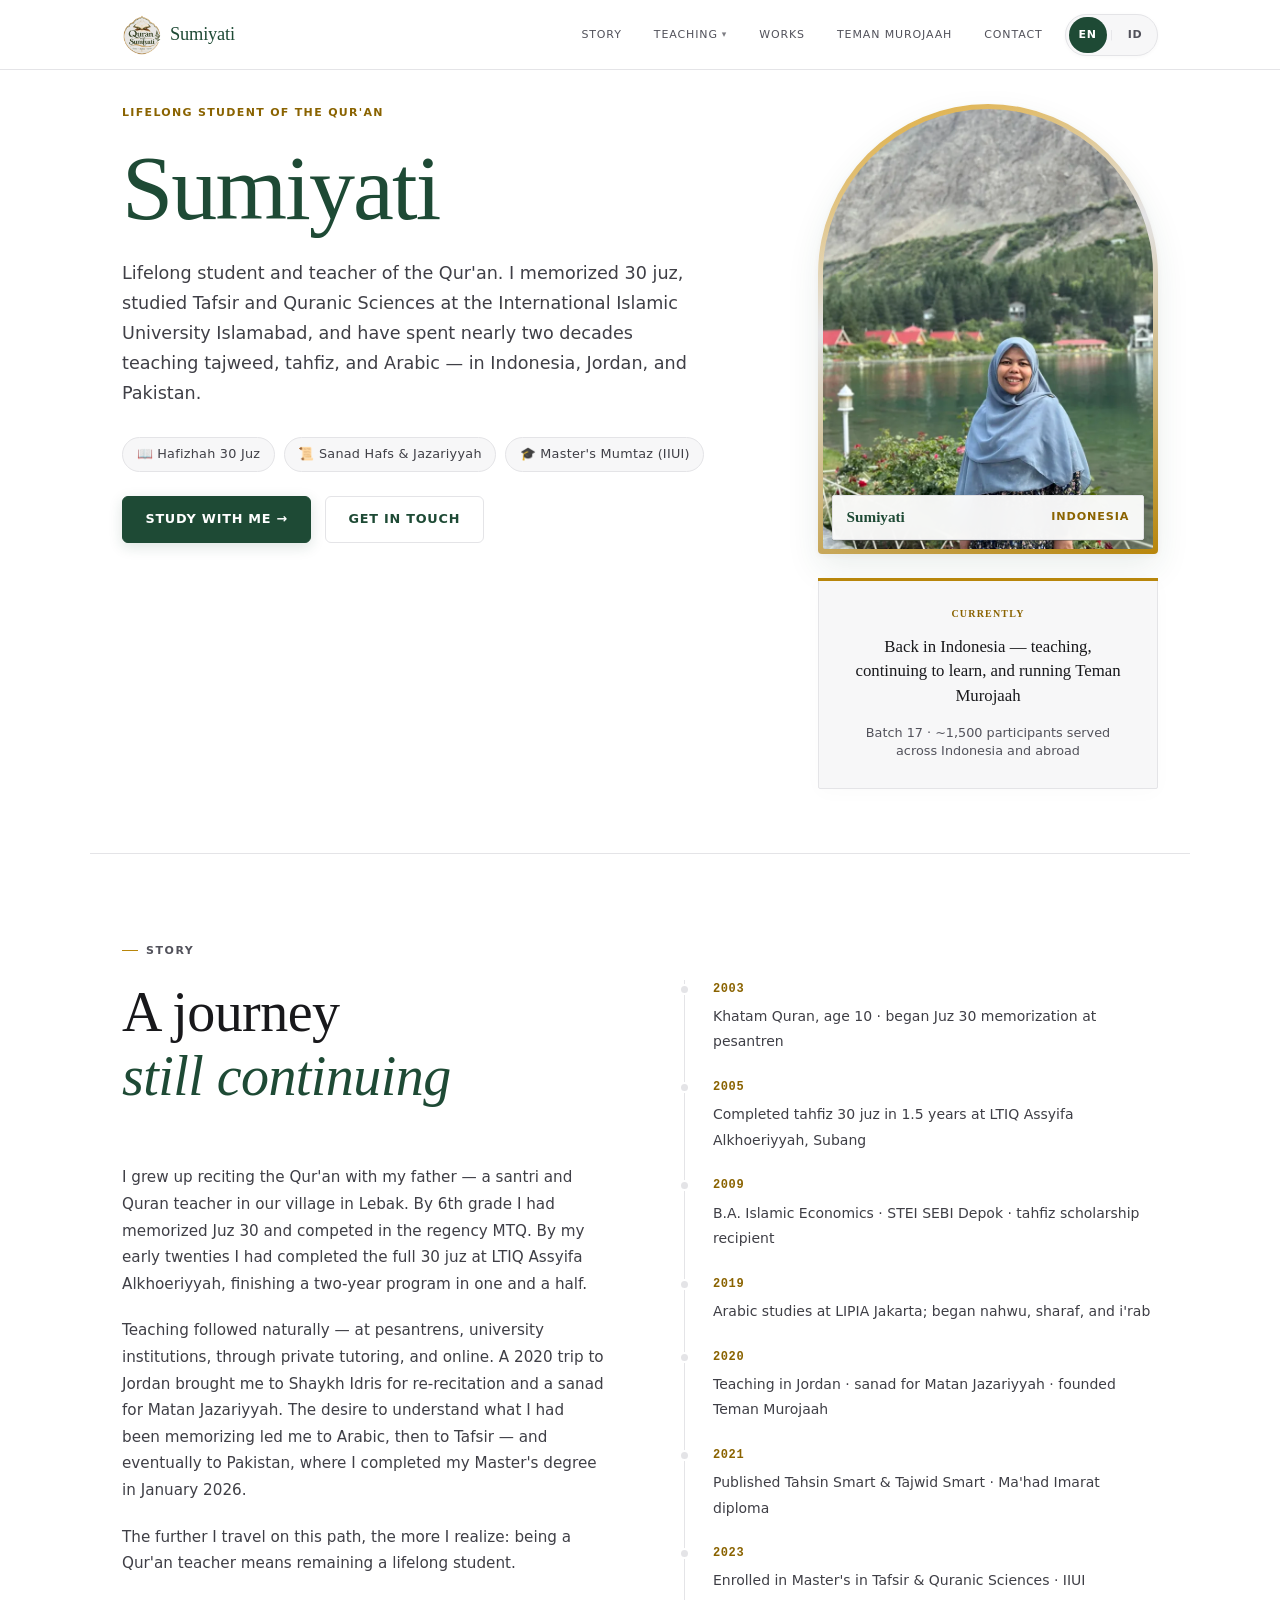
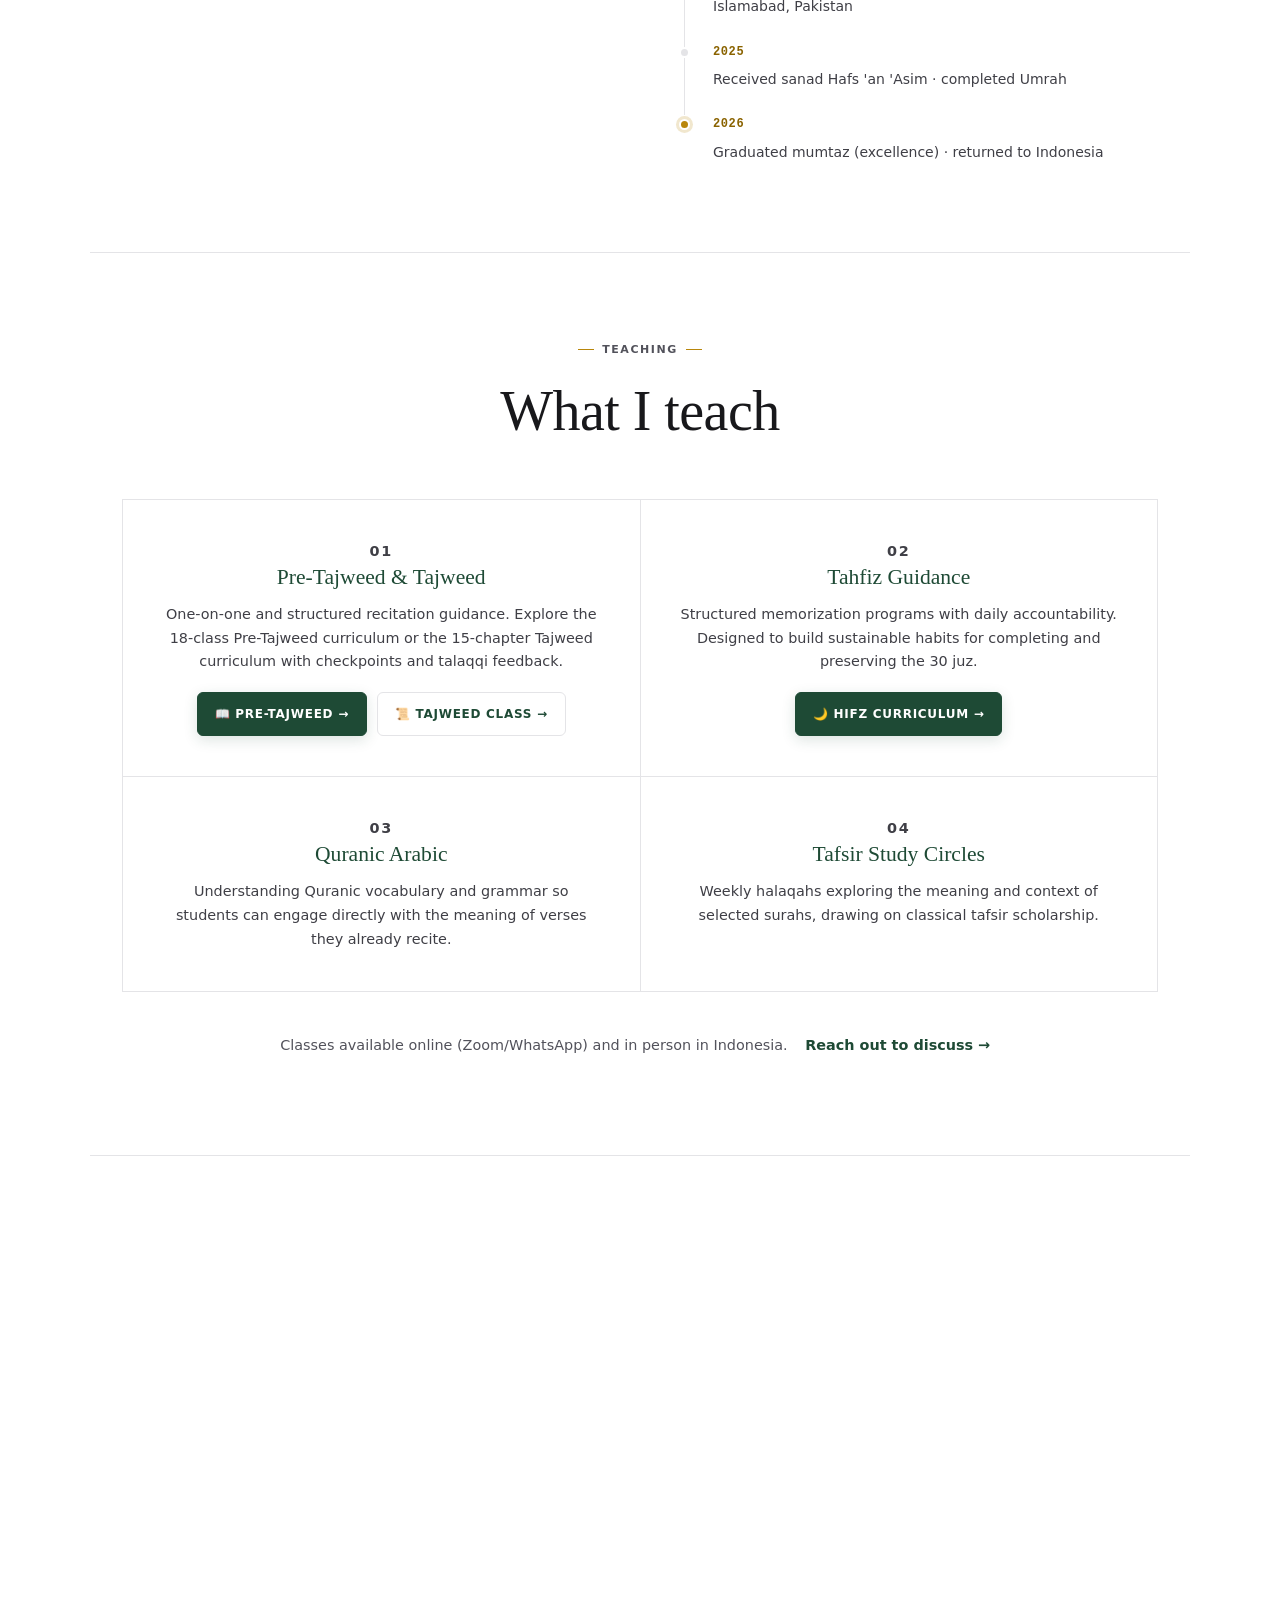
==== commit ec197943: "perf(home): optimize homepage load speed, responsive hero LCP, SEO meta/JSON-LD, and UI/UX" ====
--- a/index.html
+++ b/index.html
@@ -1,36 +1,50 @@
 <!doctype html>
 <html lang="en">
 <head>
-  <!-- Google tag (gtag.js) -->
-  <script async src="https://www.googletagmanager.com/gtm.js?id=GTM-PKRHPWWV"></script>
+  <!-- Google Tag Manager -->
   <script>
     window.dataLayer = window.dataLayer || [];
     function gtag(){dataLayer.push(arguments);}
     gtag('js', new Date());
+    (function(w,d,s,l,i){w[l]=w[l]||[];w[l].push({'gtm.start':
+    new Date().getTime(),event:'gtm.js'});var f=d.getElementsByTagName(s)[0],
+    j=d.createElement(s),dl=l!='dataLayer'?'&l='+l:'';j.async=true;j.src=
+    'https://www.googletagmanager.com/gtm.js?id='+i+dl;f.parentNode.insertBefore(j,f);
+    })(window,document,'script','dataLayer','GTM-PKRHPWWV');
   </script>
+  <!-- End Google Tag Manager -->
   <meta charset="UTF-8" />
   <meta name="viewport" content="width=device-width, initial-scale=1.0, viewport-fit=cover" />
-  <title id="pageTitle">Sumiyati · Lifelong Student of the Qur'an</title>
-  <meta name="description" content="Official portfolio of Sumiyati — Hafizhah 30 Juz, Quran Teacher & Scholar in Tafsir, Tajweed, and Tahfiz. Founder of Teman Murojaah." />
-  <meta name="keywords" content="Sumiyati, Quran teacher, Hafizhah, Tafsir, Tajweed, Tahfiz, Teman Murojaah, Quranic Arabic, IIUI" />
+  <title id="pageTitle">Sumiyati · Qur'an Teacher, Hafizhah 30 Juz &amp; Tafsir Scholar</title>
+  <meta name="description" content="Official portfolio of Ustadzah Sumiyati — Hafizhah 30 Juz, Master's in Tafsir (IIUI), Pre-Tajweed, Tajweed &amp; Hifz teacher, and founder of Teman Murojaah." />
+  <meta name="keywords" content="Sumiyati, Ustadzah Sumiyati, Quran teacher, Hafizhah 30 Juz, Tafsir, Pre-Tajweed, Tajweed, Tahfiz, Hifz, Teman Murojaah, Quranic Arabic, IIUI" />
   <meta name="author" content="Sumiyati" />
+  <meta name="robots" content="index, follow, max-image-preview:large, max-snippet:-1, max-video-preview:-1" />
   <meta name="referrer" content="strict-origin-when-cross-origin" />
   <meta http-equiv="X-Content-Type-Options" content="nosniff" />
-  <meta http-equiv="Content-Security-Policy" content="default-src 'self'; script-src 'self' 'unsafe-inline' https://www.googletagmanager.com https://tagmanager.google.com; style-src 'self' 'unsafe-inline' https://fonts.googleapis.com https://tagmanager.google.com; font-src 'self' https://fonts.gstatic.com; img-src 'self' data: https:; connect-src 'self' https://*.google-analytics.com https://*.analytics.google.com https://*.googletagmanager.com https://*.supabase.co https://script.google.com https://script.googleusercontent.com; frame-ancestors 'none'; base-uri 'self';" />
-
-  <!-- Open Graph / Facebook -->
+  <meta http-equiv="Content-Security-Policy" content="default-src 'self'; script-src 'self' 'unsafe-inline' https://www.googletagmanager.com https://tagmanager.google.com; style-src 'self' 'unsafe-inline' https://fonts.googleapis.com https://tagmanager.google.com; font-src 'self' https://fonts.gstatic.com; img-src 'self' data: https:; connect-src 'self' https://*.google-analytics.com https://*.analytics.google.com https://*.googletagmanager.com https://*.supabase.co https://script.google.com https://script.googleusercontent.com; base-uri 'self';" />
+
+  <!-- Open Graph / Social -->
   <meta property="og:type" content="website" />
-  <meta property="og:title" content="Sumiyati · Lifelong Student of the Qur'an" />
-  <meta property="og:description" content="Lifelong student and teacher of the Qur'an. Hafizhah 30 Juz, Master's in Tafsir & Quranic Sciences, and Founder of Teman Murojaah." />
-  <meta property="og:image" content="sumaiyati.jpg" />
-
-  <!-- Twitter -->
+  <meta property="og:site_name" content="Quran with Sumiyati" />
+  <meta property="og:url" content="https://quranwithsumiyati.com/" />
+  <meta property="og:title" content="Sumiyati · Qur'an Teacher, Hafizhah 30 Juz &amp; Tafsir Scholar" />
+  <meta property="og:description" content="Official portfolio of Ustadzah Sumiyati — Hafizhah 30 Juz, Master's in Tafsir (IIUI), Pre-Tajweed, Tajweed &amp; Hifz teacher, and founder of Teman Murojaah." />
+  <meta property="og:image" content="https://quranwithsumiyati.com/sumaiyati.jpg" />
+  <meta property="og:image:width" content="900" />
+  <meta property="og:image:height" content="1200" />
+  <meta property="og:image:alt" content="Ustadzah Sumiyati — Hafizhah 30 Juz and Qur'an Teacher" />
+  <meta property="og:locale" content="en_US" />
+  <meta property="og:locale:alternate" content="id_ID" />
+
+  <!-- Twitter Card -->
   <meta name="twitter:card" content="summary_large_image" />
-  <meta name="twitter:title" content="Sumiyati · Lifelong Student of the Qur'an" />
-  <meta name="twitter:description" content="Lifelong student and teacher of the Qur'an. Hafizhah 30 Juz, Master's in Tafsir & Quranic Sciences, and Founder of Teman Murojaah." />
-  <meta name="twitter:image" content="sumaiyati.jpg" />
-
-  <!-- Favicon -->
+  <meta name="twitter:title" content="Sumiyati · Qur'an Teacher, Hafizhah 30 Juz &amp; Tafsir Scholar" />
+  <meta name="twitter:description" content="Official portfolio of Ustadzah Sumiyati — Hafizhah 30 Juz, Master's in Tafsir (IIUI), Pre-Tajweed, Tajweed &amp; Hifz teacher, and founder of Teman Murojaah." />
+  <meta name="twitter:image" content="https://quranwithsumiyati.com/sumaiyati.jpg" />
+  <meta name="twitter:image:alt" content="Ustadzah Sumiyati — Hafizhah 30 Juz and Qur'an Teacher" />
+
+  <!-- Favicon & Canonical -->
   <link rel="icon" type="image/x-icon" href="/favicon.ico" />
   <link rel="shortcut icon" href="/favicon.ico" />
   <link rel="icon" type="image/png" sizes="48x48" href="/favicon-48x48.png" />
@@ -41,14 +55,44 @@
   <link rel="manifest" href="/site.webmanifest" />
   <link rel="canonical" href="https://quranwithsumiyati.com/" />
   <meta name="theme-color" content="#1e4a35" />
+
+  <!-- Structured Data (JSON-LD) -->
   <script type="application/ld+json">
   [
+    {
+      "@context": "https://schema.org",
+      "@type": "WebSite",
+      "name": "Quran with Sumiyati",
+      "url": "https://quranwithsumiyati.com/",
+      "inLanguage": ["en", "id"]
+    },
+    {
+      "@context": "https://schema.org",
+      "@type": "Person",
+      "name": "Sumiyati",
+      "alternateName": "Ustadzah Sumiyati",
+      "jobTitle": "Qur'an Teacher, Hafizhah 30 Juz & Tafsir Scholar",
+      "url": "https://quranwithsumiyati.com/",
+      "image": "https://quranwithsumiyati.com/sumaiyati.jpg",
+      "alumniOf": {
+        "@type": "CollegeOrUniversity",
+        "name": "International Islamic University Islamabad (IIUI)"
+      },
+      "knowsLanguage": ["id", "en", "ar"],
+      "sameAs": [
+        "https://instagram.com/sumiyati.quran"
+      ]
+    },
     {
       "@context": "https://schema.org",
       "@type": "EducationalOrganization",
       "name": "Quran with Sumiyati",
       "url": "https://quranwithsumiyati.com/",
-      "logo": "https://quranwithsumiyati.com/favicon-512x512.png"
+      "logo": "https://quranwithsumiyati.com/favicon-512x512.png",
+      "founder": {
+        "@type": "Person",
+        "name": "Sumiyati"
+      }
     },
     {
       "@context": "https://schema.org",
@@ -56,9 +100,14 @@
       "name": "Pre-Tajweed & Tahsin Class",
       "description": "18 practical classes with checkpoints and 1-on-1 talaqqi recitation guidance.",
       "url": "https://quranwithsumiyati.com/curriculum.html",
+      "inLanguage": ["en", "id"],
       "provider": {
         "@type": "Person",
         "name": "Sumiyati"
+      },
+      "hasCourseInstance": {
+        "@type": "CourseInstance",
+        "courseMode": "online"
       },
       "offers": {
         "@type": "Offer",
@@ -73,9 +122,14 @@
       "name": "Tajweed Class",
       "description": "15 chapters of Tajweed theory and Quran recitation practice with 5 checkpoints.",
       "url": "https://quranwithsumiyati.com/tajweed-curriculum.html",
+      "inLanguage": ["en", "id"],
       "provider": {
         "@type": "Person",
         "name": "Sumiyati"
+      },
+      "hasCourseInstance": {
+        "@type": "CourseInstance",
+        "courseMode": "online"
       },
       "offers": {
         "@type": "Offer",
@@ -83,60 +137,121 @@
         "priceCurrency": "IDR",
         "availability": "https://schema.org/InStock"
       }
+    },
+    {
+      "@context": "https://schema.org",
+      "@type": "Course",
+      "name": "Hifz Curriculum — Ziyadah 30 Juz",
+      "description": "Structured 30 Juz Qur'an memorization (Ziyadah) guided by Ustazah with flexible study schedules, Murojaah, and per-Juz Sambung Ayat continuation exams.",
+      "url": "https://quranwithsumiyati.com/hifz-curriculum.html",
+      "inLanguage": ["en", "id"],
+      "provider": {
+        "@type": "Person",
+        "name": "Sumiyati"
+      },
+      "hasCourseInstance": {
+        "@type": "CourseInstance",
+        "courseMode": "online"
+      }
+    },
+    {
+      "@context": "https://schema.org",
+      "@type": "FAQPage",
+      "mainEntity": [
+        {
+          "@type": "Question",
+          "name": "Who can join Teman Murojaah?",
+          "acceptedAnswer": {
+            "@type": "Answer",
+            "text": "Anyone who has memorized at least 1 juz of the Quran and is committed to maintaining or adding to their memorization."
+          }
+        },
+        {
+          "@type": "Question",
+          "name": "What does daily participation in Teman Murojaah look like?",
+          "acceptedAnswer": {
+            "@type": "Answer",
+            "text": "Each participant is paired with a murojaah partner. You submit your daily recitation and check in with your partner. Weekly group sessions and monthly evaluations provide structure and motivation."
+          }
+        },
+        {
+          "@type": "Question",
+          "name": "How do I register for Teman Murojaah?",
+          "acceptedAnswer": {
+            "@type": "Answer",
+            "text": "New batches open periodically. Join the waiting list or follow announcements via WhatsApp. Contact Sumiyati directly for the current batch status."
+          }
+        }
+      ]
     }
   ]
   </script>
 
+  <!-- Performance Resource Hints & Non-Blocking Fonts -->
+  <link rel="dns-prefetch" href="https://www.googletagmanager.com" />
   <link rel="preconnect" href="https://fonts.googleapis.com" />
   <link rel="preconnect" href="https://fonts.gstatic.com" crossorigin />
-  <link href="https://fonts.googleapis.com/css2?family=Amiri:ital,wght@0,400;0,700;1,400&family=Fraunces:ital,opsz,wght@0,9..144,300;0,9..144,400;0,9..144,600;1,9..144,300;1,9..144,400&family=Inter:wght@300;400;500;600&display=swap" rel="stylesheet" />
-  <link rel="stylesheet" href="style.css?v=8" />
+  <link rel="preload" as="image" href="sumiyati-logo.png?v=5" fetchpriority="high" />
+  <link rel="preload" as="image" href="sumaiyati-400.webp" media="(max-width: 900px)" fetchpriority="high" />
+  <link rel="preload" as="image" href="sumaiyati.webp" media="(min-width: 901px)" fetchpriority="high" />
+  <link rel="preload" as="style" href="https://fonts.googleapis.com/css2?family=Amiri:wght@400&family=Fraunces:ital,opsz,wght@0,9..144,300;0,9..144,400;0,9..144,600;1,9..144,300&family=Inter:wght@400;500;600;700&display=swap" onload="this.onload=null;this.rel='stylesheet'" />
+  <noscript><link href="https://fonts.googleapis.com/css2?family=Amiri:wght@400&family=Fraunces:ital,opsz,wght@0,9..144,300;0,9..144,400;0,9..144,600;1,9..144,300&family=Inter:wght@400;500;600;700&display=swap" rel="stylesheet" /></noscript>
+  <link rel="preload" as="style" href="style.css?v=9" />
+  <link rel="stylesheet" href="style.css?v=9" />
 </head>
 <body>
-  <a href="#hero" class="skip-link">Skip to main content</a>
+  <!-- Google Tag Manager (noscript) -->
+  <noscript><iframe src="https://www.googletagmanager.com/ns.html?id=GTM-PKRHPWWV"
+  height="0" width="0" style="display:none;visibility:hidden"></iframe></noscript>
+  <!-- End Google Tag Manager (noscript) -->
+  <a href="#main-content" class="skip-link">Skip to main content</a>
 
   <!-- Header -->
   <header>
-    <a href="#" class="logo"><img src="sumiyati-logo.png?v=5" alt="Quran with Sumiyati Logo" width="40" height="40" decoding="sync" /><span>Sumiyati</span></a>
+    <a href="#hero" class="logo" aria-label="Sumiyati Home"><img src="sumiyati-logo.png?v=5" alt="Quran with Sumiyati Logo" width="40" height="40" fetchpriority="high" decoding="async" /><span>Sumiyati</span></a>
     <div class="header-actions">
-      <nav>
+      <nav aria-label="Primary Navigation">
         <a href="#story" class="active" data-section="story" data-i18n="nav_story">Story</a>
-        <div class="nav-dropdown"><a href="#teaching" data-section="teaching"><span class="nav-dd-icon-mobile" aria-hidden="true">📖</span><span data-i18n="nav_teaching">Teaching</span> <span class="nav-dropdown-caret" aria-hidden="true">▾</span></a><div class="nav-dropdown-menu" role="menu" aria-label="Teaching Programs"><div class="nav-dd-header"><span data-i18n="teach_title">What I teach</span><span>5 Programs</span></div><a href="curriculum.html" class="nav-dd-item" role="menuitem"><span class="nav-dd-num">01</span><span class="nav-dd-text"><span class="nav-dd-title" data-i18n="teach_c1_title">Pre-Tajweed &amp; Tahsin</span><span class="nav-dd-sub" data-i18n="dd_c1_sub">18 practical classes, checkpoints &amp; 1-on-1 talaqqi</span></span></a><div class="nav-dd-sublinks"><a href="curriculum.html" class="nav-dd-pill primary" data-i18n="dd_curr_btn">📖 View Curriculum →</a></div><a href="tajweed-curriculum.html" class="nav-dd-item" role="menuitem"><span class="nav-dd-num">02</span><span class="nav-dd-text"><span class="nav-dd-title" data-i18n="dd_tajweed_title">Tajweed Class</span><span class="nav-dd-sub" data-i18n="dd_tajweed_sub">15 chapters: theory &amp; practice, 5 checkpoints</span></span></a><div class="nav-dd-sublinks"><a href="tajweed-curriculum.html" class="nav-dd-pill primary" data-i18n="dd_tajweed_btn">📜 Tajweed Curriculum →</a></div><div class="nav-dd-divider"></div><a href="hifz-curriculum.html" class="nav-dd-item" role="menuitem"><span class="nav-dd-num">03</span><span class="nav-dd-text"><span class="nav-dd-title" data-i18n="teach_c2_title">Tahfiz Guidance</span><span class="nav-dd-sub" data-i18n="dd_c2_sub">Structured 30 juz memorization &amp; daily accountability</span></span></a><div class="nav-dd-sublinks"><a href="hifz-curriculum.html" class="nav-dd-pill primary" data-i18n="dd_hifz_btn">🌙 Hifz Curriculum →</a></div><div class="nav-dd-divider"></div><a href="#teach-arabic" class="nav-dd-item" role="menuitem"><span class="nav-dd-num">04</span><span class="nav-dd-text"><span class="nav-dd-title" data-i18n="teach_c3_title">Quranic Arabic</span><span class="nav-dd-sub" data-i18n="dd_c3_sub">Vocabulary &amp; grammar to understand Quranic verses</span></span></a><a href="#teach-tafsir" class="nav-dd-item" role="menuitem"><span class="nav-dd-num">05</span><span class="nav-dd-text"><span class="nav-dd-title" data-i18n="teach_c4_title">Tafsir Study Circles</span><span class="nav-dd-sub" data-i18n="dd_c4_sub">Weekly halaqahs exploring classical tafsir scholarship</span></span></a></div></div>
+        <div class="nav-dropdown"><a href="#teaching" data-section="teaching" aria-haspopup="true" aria-expanded="false"><span class="nav-dd-icon-mobile" aria-hidden="true">📖</span><span data-i18n="nav_teaching">Teaching</span> <span class="nav-dropdown-caret" aria-hidden="true">▾</span></a><div class="nav-dropdown-menu" role="menu" aria-label="Teaching Programs"><div class="nav-dd-header"><span data-i18n="teach_title">What I teach</span><span>4 Programs</span></div><a href="#teach-pretajweed" class="nav-dd-item" role="menuitem"><span class="nav-dd-num">01</span><span class="nav-dd-text"><span class="nav-dd-title" data-i18n="teach_c1_title">Pre-Tajweed &amp; Tajweed</span><span class="nav-dd-sub" data-i18n="dd_c1_sub">18 Pre-Tajweed classes &amp; 15 Tajweed chapters with talaqqi</span></span></a><div class="nav-dd-sublinks"><a href="curriculum.html" class="nav-dd-pill primary" data-i18n="dd_curr_btn">📖 Pre-Tajweed →</a><a href="tajweed-curriculum.html" class="nav-dd-pill" data-i18n="dd_tajweed_btn">📜 Tajweed Curriculum →</a></div><div class="nav-dd-divider"></div><a href="hifz-curriculum.html" class="nav-dd-item" role="menuitem"><span class="nav-dd-num">02</span><span class="nav-dd-text"><span class="nav-dd-title" data-i18n="teach_c2_title">Tahfiz Guidance</span><span class="nav-dd-sub" data-i18n="dd_c2_sub">Structured 30 juz memorization &amp; daily accountability</span></span></a><div class="nav-dd-sublinks"><a href="hifz-curriculum.html" class="nav-dd-pill primary" data-i18n="dd_hifz_btn">🌙 Hifz Curriculum →</a></div><div class="nav-dd-divider"></div><a href="#teach-arabic" class="nav-dd-item" role="menuitem"><span class="nav-dd-num">03</span><span class="nav-dd-text"><span class="nav-dd-title" data-i18n="teach_c3_title">Quranic Arabic</span><span class="nav-dd-sub" data-i18n="dd_c3_sub">Vocabulary &amp; grammar to understand Quranic verses</span></span></a><a href="#teach-tafsir" class="nav-dd-item" role="menuitem"><span class="nav-dd-num">04</span><span class="nav-dd-text"><span class="nav-dd-title" data-i18n="teach_c4_title">Tafsir Study Circles</span><span class="nav-dd-sub" data-i18n="dd_c4_sub">Weekly halaqahs exploring classical tafsir scholarship</span></span></a></div></div>
         <a href="#works" data-section="works" data-i18n="nav_works">Works</a>
         <a href="#teman-murojaah" data-section="teman-murojaah" data-i18n="nav_murojaah">Teman Murojaah</a>
         <a href="#contact" data-section="contact" data-i18n="nav_contact">Contact</a>
       </nav>
       <!-- Global Language Switcher -->
       <div class="lang-switcher" role="group" aria-label="Language Switcher">
-        <button type="button" class="lang-btn" data-lang="en" onclick="setGlobalLang('en')">EN</button>
-        <span class="lang-sep">|</span>
-        <button type="button" class="lang-btn" data-lang="id" onclick="setGlobalLang('id')">ID</button>
+        <button type="button" class="lang-btn active" data-lang="en" aria-pressed="true" onclick="setGlobalLang('en')">EN</button>
+        <span class="lang-sep" aria-hidden="true">|</span>
+        <button type="button" class="lang-btn" data-lang="id" aria-pressed="false" onclick="setGlobalLang('id')">ID</button>
       </div>
     </div>
   </header>
 
+  <main id="main-content">
   <!-- Hero -->
   <section id="hero">
     <div class="wrap">
       <div class="inner hero-grid">
-        <div class="hero-content">
+        <div class="hero-header">
           <p class="eyebrow" data-i18n="hero_eyebrow">Lifelong Student of the Qur'an</p>
           <h1 class="display">Sumiyati</h1>
-
-          <!-- Mobile Hero Photo -->
-          <div class="hero-photo-card hero-photo-mobile">
-            <div class="photo-arch-outer">
-              <picture>
-                <source srcset="sumaiyati.webp" type="image/webp" />
-                <img src="sumaiyati.jpg" alt="Sumiyati · Lifelong Student of the Qur'an" class="hero-photo" width="900" height="1200" fetchpriority="high" decoding="sync" />
-              </picture>
-              <div class="photo-badge">
-                <span class="badge-title">Sumiyati</span>
-                <span class="badge-sub">Indonesia</span>
-              </div>
+        </div>
+
+        <!-- Single Responsive Hero Photo (Zero Duplicate Downloads) -->
+        <div class="hero-photo-card">
+          <div class="photo-arch-outer">
+            <picture>
+              <source media="(max-width: 900px)" srcset="sumaiyati-400.webp" type="image/webp" />
+              <source media="(min-width: 901px)" srcset="sumaiyati.webp" type="image/webp" />
+              <img src="sumaiyati.jpg" alt="Ustadzah Sumiyati — Hafizhah 30 Juz &amp; Qur'an Teacher" class="hero-photo" width="720" height="960" fetchpriority="high" decoding="async" />
+            </picture>
+            <div class="photo-badge">
+              <span class="badge-title">Sumiyati</span>
+              <span class="badge-sub">Indonesia</span>
             </div>
           </div>
-
+        </div>
+
+        <div class="hero-details">
           <p class="hero-bio" data-i18n-html="hero_bio">
             Lifelong student and teacher of the Qur'an. I memorized 30 juz, studied Tafsir and Quranic Sciences at the International Islamic University Islamabad, and have spent nearly two decades teaching tajweed, tahfiz, and Arabic — in Indonesia, Jordan, and Pakistan.
           </p>
@@ -151,25 +266,10 @@
           </div>
         </div>
 
-        <div class="hero-aside">
-          <!-- Desktop Hero Photo -->
-          <div class="hero-photo-card hero-photo-desktop">
-            <div class="photo-arch-outer">
-              <picture>
-                <source srcset="sumaiyati.webp" type="image/webp" />
-                <img src="sumaiyati.jpg" alt="Sumiyati · Lifelong Student of the Qur'an" class="hero-photo" width="900" height="1200" fetchpriority="high" decoding="sync" />
-              </picture>
-              <div class="photo-badge">
-                <span class="badge-title">Sumiyati</span>
-                <span class="badge-sub">Indonesia</span>
-              </div>
-            </div>
-          </div>
-          <div class="current-card">
-            <p class="card-label" data-i18n="currently_label">Currently</p>
-            <p data-i18n="currently_text">Back in Indonesia — teaching, continuing to learn, and running Teman Murojaah</p>
-            <small data-i18n="currently_small">Batch 17 · ~1,500 participants served across Indonesia and abroad</small>
-          </div>
+        <div class="current-card">
+          <p class="card-label" data-i18n="currently_label">Currently</p>
+          <p data-i18n="currently_text">Back in Indonesia — teaching, continuing to learn, and running Teman Murojaah</p>
+          <small data-i18n="currently_small">Batch 17 · ~1,500 participants served across Indonesia and abroad</small>
         </div>
       </div>
     </div>
@@ -297,7 +397,7 @@
             <span class="work-year">2021</span>
           </div>
           <div class="work-content">
-            <p class="work-title">Tahsin Smart</p>
+            <h3 class="work-title">Tahsin Smart</h3>
             <p class="work-desc" data-i18n="work_tahsin_desc">A practical guide for correcting Quranic recitation, designed for independent learners and classroom use.</p>
           </div>
         </div>
@@ -308,7 +408,7 @@
             <span class="work-year">2021</span>
           </div>
           <div class="work-content">
-            <p class="work-title">Tajwid Smart</p>
+            <h3 class="work-title">Tajwid Smart</h3>
             <p class="work-desc" data-i18n="work_tajwid_desc">A structured introduction to tajweed rules, co-authored for the Quran Course program curriculum.</p>
           </div>
         </div>
@@ -319,8 +419,8 @@
             <span class="work-year">2026</span>
           </div>
           <div class="work-content">
-            <p class="work-title rtl">الجوانب التربوية في سورة يوسف</p>
-            <p class="work-subtitle">من خلال تفسير محاسن التأويل للإمام القاسمي وتفسير في ظلال القرآن لسيد قطب</p>
+            <h3 class="work-title rtl" lang="ar" dir="rtl">الجوانب التربوية في سورة يوسف</h3>
+            <p class="work-subtitle" lang="ar" dir="rtl">من خلال تفسير محاسن التأويل للإمام القاسمي وتفسير في ظلال القرآن لسيد قطب</p>
             <p class="work-desc" data-i18n="work_thesis_desc">Master's thesis analyzing educational dimensions in Surah Yusuf through the tafsir of Imam Al-Qasimi and Sayyid Qutb. Passed with distinction (mumtaz), IIUI 2026.</p>
           </div>
         </div>
@@ -353,31 +453,31 @@
           <p class="faq-label" data-i18n="faq_label">How it works</p>
 
           <div class="faq-item">
-            <button class="faq-q" aria-expanded="false">
+            <button type="button" class="faq-q" aria-expanded="false" aria-controls="faq-a-1">
               <span data-i18n="faq_q1">Who can join?</span>
-              <span class="faq-icon">+</span>
+              <span class="faq-icon" aria-hidden="true">+</span>
             </button>
-            <div class="faq-a" data-i18n="faq_a1">
+            <div id="faq-a-1" class="faq-a" data-i18n="faq_a1">
               Anyone who has memorized at least 1 juz of the Quran and is committed to maintaining or adding to their memorization.
             </div>
           </div>
 
           <div class="faq-item">
-            <button class="faq-q" aria-expanded="false">
+            <button type="button" class="faq-q" aria-expanded="false" aria-controls="faq-a-2">
               <span data-i18n="faq_q2">What does daily participation look like?</span>
-              <span class="faq-icon">+</span>
+              <span class="faq-icon" aria-hidden="true">+</span>
             </button>
-            <div class="faq-a" data-i18n="faq_a2">
+            <div id="faq-a-2" class="faq-a" data-i18n="faq_a2">
               Each participant is paired with a murojaah partner. You submit your daily recitation and check in with your partner. Weekly group sessions and monthly evaluations provide structure and motivation.
             </div>
           </div>
 
           <div class="faq-item">
-            <button class="faq-q" aria-expanded="false">
+            <button type="button" class="faq-q" aria-expanded="false" aria-controls="faq-a-3">
               <span data-i18n="faq_q3">How do I register?</span>
-              <span class="faq-icon">+</span>
+              <span class="faq-icon" aria-hidden="true">+</span>
             </button>
-            <div class="faq-a" data-i18n="faq_a3">
+            <div id="faq-a-3" class="faq-a" data-i18n="faq_a3">
               New batches open periodically. Join the waiting list or follow announcements via WhatsApp. Contact me directly for the current batch status.
             </div>
           </div>
@@ -417,11 +517,11 @@
           <div class="contact-links">
             <div class="contact-row">
               <span class="contact-key">WhatsApp</span>
-              <a class="contact-val" href="https://wa.me/6281234567890?text=Assalamu%27alaikum%20Ustadzah%20Sumiyati" target="_blank" rel="noopener" aria-label="Message Sumiyati via WhatsApp" data-i18n="contact_wa_link">Message via WhatsApp →</a>
+              <a class="contact-val" href="https://wa.me/6285890061540?text=Assalamu%27alaikum%20Ustadzah%20Sumiyati" target="_blank" rel="noopener noreferrer" aria-label="Message Sumiyati via WhatsApp" data-i18n="contact_wa_link">Message via WhatsApp →</a>
             </div>
             <div class="contact-row">
               <span class="contact-key">Instagram</span>
-              <a class="contact-val" href="https://instagram.com/sumiyati.quran" target="_blank" rel="noopener">@sumiyati.quran</a>
+              <a class="contact-val" href="https://instagram.com/sumiyati.quran" target="_blank" rel="noopener noreferrer">@sumiyati.quran</a>
             </div>
             <div class="contact-row">
               <span class="contact-key">Email</span>
@@ -430,7 +530,7 @@
           </div>
         </div>
         <div class="quote-block">
-          <div class="quote-mark">“</div>
+          <div class="quote-mark" aria-hidden="true">“</div>
           <p class="quote-text" data-i18n="quote_text">
             Memorizing the Qur'an does not depend on your background, but on who is willing to keep trying, praying, working hard, and above all, being patient.
           </p>
@@ -439,6 +539,7 @@
       </div>
     </div>
   </section>
+  </main>
 
   <!-- Footer -->
   <footer>
@@ -480,7 +581,7 @@
     // Bilingual Dictionary
     const translations = {
       en: {
-        page_title: "Sumiyati · Lifelong Student of the Qur'an",
+        page_title: "Sumiyati · Qur'an Teacher, Hafizhah 30 Juz & Tafsir Scholar",
         nav_story: "Story",
         nav_teaching: "Teaching",
         nav_works: "Works",
@@ -527,7 +628,7 @@
         teach_c3_title: "Quranic Arabic",
         teach_c3_desc: "Understanding Quranic vocabulary and grammar so students can engage directly with the meaning of verses they already recite.",
         teach_c4_title: "Tafsir Study Circles",
-        dd_c1_sub: "18 practical classes, checkpoints & 1-on-1 talaqqi",
+        dd_c1_sub: "18 Pre-Tajweed classes & 15 Tajweed chapters with talaqqi",
         dd_tajweed_title: "Tajweed Class",
         dd_tajweed_sub: "15 chapters: theory & practice, 5 checkpoints",
         dd_c2_sub: "Structured 30 juz memorization & daily accountability",
@@ -618,7 +719,7 @@
         teach_c3_title: "Bahasa Arab Al-Qur'an",
         teach_c3_desc: "Memahami kosakata dan kaidah bahasa Al-Qur'an agar santri dapat berinteraksi langsung dengan makna ayat-ayat yang dibaca.",
         teach_c4_title: "Halaqah & Kajian Tafsir",
-        dd_c1_sub: "18 kelas praktik, checkpoint evaluasi & bimbingan talaqqi",
+        dd_c1_sub: "18 kelas Pra-Tajwid & 15 bab Tajwid dengan bimbingan talaqqi",
         dd_tajweed_title: "Kelas Tajwid",
         dd_tajweed_sub: "15 bab teori & praktik bacaan, 5 evaluasi checkpoint",
         dd_c2_sub: "Program hafalan 30 juz terstruktur & mutaba'ah harian",
@@ -663,18 +764,24 @@
       }
     };
 
-    let currentLang = localStorage.getItem('sumiyati_lang') || 'en';
-
-    function setGlobalLang(lang) {
-      if (!translations[lang]) return;
+    let currentLang = 'en';
+    try { currentLang = localStorage.getItem('sumiyati_lang') || 'en'; } catch (e) {}
+
+    function setGlobalLang(lang, isInit) {
+      if (!translations[lang]) lang = 'en';
       currentLang = lang;
-      localStorage.setItem('sumiyati_lang', lang);
+      try { localStorage.setItem('sumiyati_lang', lang); } catch (e) {}
       document.documentElement.lang = lang;
 
       // Update switcher buttons
       document.querySelectorAll('.lang-btn').forEach(btn => {
-        btn.classList.toggle('active', btn.dataset.lang === lang);
-      });
+        const active = btn.dataset.lang === lang;
+        btn.classList.toggle('active', active);
+        btn.setAttribute('aria-pressed', active ? 'true' : 'false');
+      });
+
+      // Skip redundant DOM mutations on fresh initial English render
+      if (isInit && lang === 'en') return;
 
       // Update text nodes
       document.querySelectorAll('[data-i18n]').forEach(el => {
@@ -767,7 +874,7 @@
         }
       });
     }
-    setGlobalLang(currentLang);
+    setGlobalLang(currentLang, true);
 
     // Track key portfolio navigation & WhatsApp clicks in Google Analytics / GTM
     document.addEventListener('click', function(e) {
--- a/style.css
+++ b/style.css
@@ -17,6 +17,7 @@
       --sub:      #3f3f46;
       --border:   #e4e4e7;
       --gold:     #b8860b;
+      --gold-text: #8a6300; /* WCAG AA >= 5:1 on white/light card backgrounds */
       --gold-light: #dfa82c;
       --ff-d: 'Fraunces', Georgia, serif;
       --ff-b: 'Inter', system-ui, -apple-system, sans-serif;
@@ -42,6 +43,15 @@
       -webkit-font-smoothing: antialiased;
       overflow-x: clip;
       -webkit-overflow-scrolling: touch;
+    }
+
+    @media (prefers-reduced-motion: reduce) {
+      html { scroll-behavior: auto; }
+      *, *::before, *::after {
+        animation-duration: 0.01ms !important;
+        animation-iteration-count: 1 !important;
+        transition-duration: 0.01ms !important;
+      }
     }
 
     .skip-link {
@@ -244,7 +254,7 @@
       font-family: var(--ff-d);
       font-size: .78rem;
       font-weight: 600;
-      color: var(--gold);
+      color: var(--gold-text);
       background: rgba(184, 134, 11, 0.1);
       border: 1px solid rgba(184, 134, 11, 0.25);
       border-radius: 4px;
@@ -385,8 +395,17 @@
     #hero .inner {
       display: grid;
       grid-template-columns: minmax(0, 1fr) 340px;
-      gap: 3.5rem;
+      column-gap: 3.5rem;
+      row-gap: 0;
       align-items: start;
+    }
+    .hero-header {
+      grid-column: 1;
+      grid-row: 1;
+    }
+    .hero-details {
+      grid-column: 1;
+      grid-row: 2 / span 2;
     }
 
     #hero .inner > *,
@@ -479,7 +498,7 @@
     }
     .btn-secondary:hover {
       border-color: var(--gold);
-      color: var(--gold);
+      color: var(--gold-text);
       background: rgba(184, 134, 11, 0.05);
       transform: translateY(-2px);
     }
@@ -487,22 +506,10 @@
       transform: scale(0.97);
     }
 
-    .hero-aside {
-      display: flex;
-      flex-direction: column;
-      gap: 1.5rem;
-    }
-
     .hero-photo-card {
+      grid-column: 2;
+      grid-row: 1 / span 2;
       position: relative;
-    }
-
-    .hero-photo-mobile {
-      display: none;
-    }
-
-    .hero-photo-desktop {
-      display: block;
     }
 
     .photo-arch-outer {
@@ -559,7 +566,7 @@
       font-weight: 600;
       letter-spacing: .08em;
       text-transform: uppercase;
-      color: var(--gold);
+      color: var(--gold-text);
     }
 
     .eyebrow {
@@ -567,7 +574,7 @@
       font-weight: 600;
       letter-spacing: .12em;
       text-transform: uppercase;
-      color: var(--gold);
+      color: var(--gold-text);
       margin-bottom: 1.25rem;
       display: flex;
       align-items: center;
@@ -592,6 +599,9 @@
     }
 
     .current-card {
+      grid-column: 2;
+      grid-row: 3;
+      margin-top: 1.5rem;
       background: var(--card);
       border: 1px solid var(--border);
       padding: 1.75rem;
@@ -613,7 +623,7 @@
       font-weight: 600;
       letter-spacing: .12em;
       text-transform: uppercase;
-      color: var(--gold);
+      color: var(--gold-text);
       margin-bottom: .85rem;
     }
 
@@ -635,6 +645,15 @@
 
     /* ── Sections ── */
     section { padding: 5.5rem 0; }
+    #story,
+    #teaching,
+    #works,
+    #teman-murojaah,
+    #contact {
+      content-visibility: auto;
+      contain-intrinsic-size: auto 650px;
+      overflow-clip-margin: 32px;
+    }
 
     h2.section-title {
       font-family: var(--ff-d);
@@ -706,7 +725,7 @@
       font-family: ui-monospace, SFMono-Regular, Menlo, Monaco, Consolas, monospace;
       font-size: .75rem;
       font-weight: 600;
-      color: var(--gold);
+      color: var(--gold-text);
       display: block;
       margin-bottom: .25rem;
       letter-spacing: .05em;
@@ -763,7 +782,7 @@
       font-weight: 600;
       letter-spacing: .12em;
       text-transform: uppercase;
-      color: var(--gold);
+      color: var(--gold-text);
       margin-bottom: 1.2rem;
     }
 
@@ -848,7 +867,8 @@
       display: flex;
       gap: .65rem;
       flex-wrap: wrap;
-      margin-top: .85rem;
+      margin-top: auto;
+      padding-top: 1.15rem;
       justify-content: center;
       width: 100%;
     }
@@ -882,7 +902,7 @@
       transition: color .15s, background .15s;
     }
     #teaching .note a:hover {
-      color: var(--gold);
+      color: var(--gold-text);
       background: rgba(184, 134, 11, 0.06);
       text-decoration: underline;
     }
@@ -1036,7 +1056,7 @@
       font-weight: 600;
       letter-spacing: .12em;
       text-transform: uppercase;
-      color: var(--gold);
+      color: var(--gold-text);
       margin: 3.5rem 0 1.5rem;
       display: flex;
       align-items: center;
@@ -1140,7 +1160,7 @@
       word-break: break-word;
     }
     .contact-val:hover {
-      color: var(--gold);
+      color: var(--gold-text);
       background: rgba(184, 134, 11, 0.06);
       transform: translateX(3px);
     }
@@ -1182,11 +1202,11 @@
 
     .quote-attr {
       font-size: 11px;
-      font-weight: 500;
+      font-weight: 600;
       letter-spacing: .12em;
       text-transform: uppercase;
       color: var(--gold-light);
-      opacity: .9;
+      opacity: 1;
     }
 
     /* ── Footer ── */
@@ -1194,6 +1214,8 @@
       border-top: 1px solid var(--border);
       padding: 3rem 0;
       background: var(--bg);
+      content-visibility: auto;
+      contain-intrinsic-size: auto 130px;
     }
 
     footer .name {
@@ -1216,7 +1238,7 @@
     }
     .footer-portal-link:hover {
       background: rgba(30, 74, 53, 0.06);
-      color: var(--gold);
+      color: var(--gold-text);
     }
 
     /* ── Mobile bottom tab bar ── */
@@ -1295,30 +1317,36 @@
         grid-template-columns: 1fr;
         gap: 2.5rem;
       }
-
-      .hero-photo-mobile {
+      #hero .inner,
+      #hero .inner.hero-grid {
+        row-gap: 0;
+      }
+      .hero-header,
+      .hero-photo-card,
+      .hero-details,
+      .current-card {
+        grid-column: 1;
+        grid-row: auto;
+      }
+      .hero-photo-card {
         display: block;
         max-width: 205px;
+        width: 100%;
         margin: .75rem auto 1.15rem;
       }
-      .hero-photo-mobile .hero-photo {
+      .hero-photo-card .hero-photo {
         aspect-ratio: 4 / 4.35;
         object-position: center 42%;
       }
-      .hero-photo-mobile .photo-badge {
+      .hero-photo-card .photo-badge {
         bottom: 8px;
         left: 8px;
         right: 8px;
         padding: .38rem .65rem;
       }
-
-      .hero-photo-desktop {
-        display: none;
-      }
-
-      .hero-aside {
+      .current-card {
         max-width: 420px;
-        margin: 0 auto;
+        margin: 2rem auto 0;
         width: 100%;
       }
 
@@ -1415,7 +1443,8 @@
       #contact .inner { gap: 2.25rem; }
       .quote-block { padding: 2rem 1.5rem; }
 
-      #hero .hero-content { text-align: center; }
+      #hero .hero-header,
+      #hero .hero-details { text-align: center; }
       #hero .eyebrow { justify-content: center; }
       #hero .hero-bio { margin-left: auto; margin-right: auto; text-align: center; font-size: .98rem; line-height: 1.62; }
       #hero .hero-credentials { justify-content: center; margin: 1rem 0 1.1rem; gap: .45rem; }
@@ -1472,22 +1501,25 @@
       #hero { padding: 4.5rem 0 2.15rem; }
       .eyebrow { font-size: 10px; margin-bottom: .4rem; }
       h1.display { font-size: 2.4rem; margin-bottom: .5rem; }
-      .hero-photo-mobile { max-width: 185px; margin: .5rem auto .95rem; }
+      .hero-photo-card { max-width: 185px; margin: .5rem auto .95rem; }
       #hero .hero-bio { font-size: .92rem; line-height: 1.56; }
       #hero .hero-credentials { margin: .85rem 0 .95rem; gap: .4rem; }
       .cred-pill { font-size: .74rem; padding: .34rem .7rem; }
       .hero-actions {
         display: grid;
         grid-template-columns: 1fr 1fr;
-        gap: .55rem;
+        align-items: stretch;
+        gap: .5rem;
         width: 100%;
       }
       .hero-actions .btn {
         width: 100%;
         min-height: 46px;
-        padding: .65rem .6rem;
-        font-size: .74rem;
-        letter-spacing: .04em;
+        padding: .62rem .5rem;
+        font-size: .71rem;
+        letter-spacing: .02em;
+        text-align: center;
+        white-space: nowrap;
       }
       .teach-card { padding: 1.85rem 1.25rem; }
       .work-item { flex-direction: column; gap: .75rem; padding: 1.65rem .85rem; }
@@ -1508,15 +1540,17 @@
       header nav .nav-dropdown > a { padding: 0 .65rem; font-size: 10.5px; }
       .lang-btn { min-width: 34px; padding: 0 7px; font-size: 10.5px; }
       h1.display { font-size: 2.15rem; }
-      .hero-photo-mobile { max-width: 170px; margin: .45rem auto .85rem; }
+      .hero-photo-card { max-width: 170px; margin: .45rem auto .85rem; }
       .cred-pill { font-size: .71rem; padding: .28rem .58rem; }
-      .hero-actions { grid-template-columns: 1fr; }
+      .hero-actions { grid-template-columns: 1fr 1fr; gap: .45rem; }
+      .hero-actions .btn { padding: .6rem .35rem; font-size: .68rem; letter-spacing: .01em; }
       #teman-murojaah .stat-cards { gap: .45rem; }
       #teman-murojaah .stat-card { padding: .9rem .35rem; }
       #teman-murojaah .stat-num { font-size: 1.25rem; }
       #teman-murojaah .stat-lbl { font-size: .7rem; }
     }
     @media (max-width: 330px) {
+      .hero-actions { grid-template-columns: 1fr; }
       #teman-murojaah .stat-cards { grid-template-columns: 1fr; }
     }
 
--- a/style.css
+++ b/style.css
@@ -17,6 +17,7 @@
       --sub:      #3f3f46;
       --border:   #e4e4e7;
       --gold:     #b8860b;
+      --gold-text: #8a6300; /* WCAG AA >= 5:1 on white/light card backgrounds */
       --gold-light: #dfa82c;
       --ff-d: 'Fraunces', Georgia, serif;
       --ff-b: 'Inter', system-ui, -apple-system, sans-serif;
@@ -42,6 +43,15 @@
       -webkit-font-smoothing: antialiased;
       overflow-x: clip;
       -webkit-overflow-scrolling: touch;
+    }
+
+    @media (prefers-reduced-motion: reduce) {
+      html { scroll-behavior: auto; }
+      *, *::before, *::after {
+        animation-duration: 0.01ms !important;
+        animation-iteration-count: 1 !important;
+        transition-duration: 0.01ms !important;
+      }
     }
 
     .skip-link {
@@ -244,7 +254,7 @@
       font-family: var(--ff-d);
       font-size: .78rem;
       font-weight: 600;
-      color: var(--gold);
+      color: var(--gold-text);
       background: rgba(184, 134, 11, 0.1);
       border: 1px solid rgba(184, 134, 11, 0.25);
       border-radius: 4px;
@@ -385,8 +395,17 @@
     #hero .inner {
       display: grid;
       grid-template-columns: minmax(0, 1fr) 340px;
-      gap: 3.5rem;
+      column-gap: 3.5rem;
+      row-gap: 0;
       align-items: start;
+    }
+    .hero-header {
+      grid-column: 1;
+      grid-row: 1;
+    }
+    .hero-details {
+      grid-column: 1;
+      grid-row: 2 / span 2;
     }
 
     #hero .inner > *,
@@ -479,7 +498,7 @@
     }
     .btn-secondary:hover {
       border-color: var(--gold);
-      color: var(--gold);
+      color: var(--gold-text);
       background: rgba(184, 134, 11, 0.05);
       transform: translateY(-2px);
     }
@@ -487,22 +506,10 @@
       transform: scale(0.97);
     }
 
-    .hero-aside {
-      display: flex;
-      flex-direction: column;
-      gap: 1.5rem;
-    }
-
     .hero-photo-card {
+      grid-column: 2;
+      grid-row: 1 / span 2;
       position: relative;
-    }
-
-    .hero-photo-mobile {
-      display: none;
-    }
-
-    .hero-photo-desktop {
-      display: block;
     }
 
     .photo-arch-outer {
@@ -559,7 +566,7 @@
       font-weight: 600;
       letter-spacing: .08em;
       text-transform: uppercase;
-      color: var(--gold);
+      color: var(--gold-text);
     }
 
     .eyebrow {
@@ -567,7 +574,7 @@
       font-weight: 600;
       letter-spacing: .12em;
       text-transform: uppercase;
-      color: var(--gold);
+      color: var(--gold-text);
       margin-bottom: 1.25rem;
       display: flex;
       align-items: center;
@@ -592,6 +599,9 @@
     }
 
     .current-card {
+      grid-column: 2;
+      grid-row: 3;
+      margin-top: 1.5rem;
       background: var(--card);
       border: 1px solid var(--border);
       padding: 1.75rem;
@@ -613,7 +623,7 @@
       font-weight: 600;
       letter-spacing: .12em;
       text-transform: uppercase;
-      color: var(--gold);
+      color: var(--gold-text);
       margin-bottom: .85rem;
     }
 
@@ -635,6 +645,15 @@
 
     /* ── Sections ── */
     section { padding: 5.5rem 0; }
+    #story,
+    #teaching,
+    #works,
+    #teman-murojaah,
+    #contact {
+      content-visibility: auto;
+      contain-intrinsic-size: auto 650px;
+      overflow-clip-margin: 32px;
+    }
 
     h2.section-title {
       font-family: var(--ff-d);
@@ -706,7 +725,7 @@
       font-family: ui-monospace, SFMono-Regular, Menlo, Monaco, Consolas, monospace;
       font-size: .75rem;
       font-weight: 600;
-      color: var(--gold);
+      color: var(--gold-text);
       display: block;
       margin-bottom: .25rem;
       letter-spacing: .05em;
@@ -763,7 +782,7 @@
       font-weight: 600;
       letter-spacing: .12em;
       text-transform: uppercase;
-      color: var(--gold);
+      color: var(--gold-text);
       margin-bottom: 1.2rem;
     }
 
@@ -848,7 +867,8 @@
       display: flex;
       gap: .65rem;
       flex-wrap: wrap;
-      margin-top: .85rem;
+      margin-top: auto;
+      padding-top: 1.15rem;
       justify-content: center;
       width: 100%;
     }
@@ -882,7 +902,7 @@
       transition: color .15s, background .15s;
     }
     #teaching .note a:hover {
-      color: var(--gold);
+      color: var(--gold-text);
       background: rgba(184, 134, 11, 0.06);
       text-decoration: underline;
     }
@@ -1036,7 +1056,7 @@
       font-weight: 600;
       letter-spacing: .12em;
       text-transform: uppercase;
-      color: var(--gold);
+      color: var(--gold-text);
       margin: 3.5rem 0 1.5rem;
       display: flex;
       align-items: center;
@@ -1140,7 +1160,7 @@
       word-break: break-word;
     }
     .contact-val:hover {
-      color: var(--gold);
+      color: var(--gold-text);
       background: rgba(184, 134, 11, 0.06);
       transform: translateX(3px);
     }
@@ -1182,11 +1202,11 @@
 
     .quote-attr {
       font-size: 11px;
-      font-weight: 500;
+      font-weight: 600;
       letter-spacing: .12em;
       text-transform: uppercase;
       color: var(--gold-light);
-      opacity: .9;
+      opacity: 1;
     }
 
     /* ── Footer ── */
@@ -1194,6 +1214,8 @@
       border-top: 1px solid var(--border);
       padding: 3rem 0;
       background: var(--bg);
+      content-visibility: auto;
+      contain-intrinsic-size: auto 130px;
     }
 
     footer .name {
@@ -1216,7 +1238,7 @@
     }
     .footer-portal-link:hover {
       background: rgba(30, 74, 53, 0.06);
-      color: var(--gold);
+      color: var(--gold-text);
     }
 
     /* ── Mobile bottom tab bar ── */
@@ -1295,30 +1317,36 @@
         grid-template-columns: 1fr;
         gap: 2.5rem;
       }
-
-      .hero-photo-mobile {
+      #hero .inner,
+      #hero .inner.hero-grid {
+        row-gap: 0;
+      }
+      .hero-header,
+      .hero-photo-card,
+      .hero-details,
+      .current-card {
+        grid-column: 1;
+        grid-row: auto;
+      }
+      .hero-photo-card {
         display: block;
         max-width: 205px;
+        width: 100%;
         margin: .75rem auto 1.15rem;
       }
-      .hero-photo-mobile .hero-photo {
+      .hero-photo-card .hero-photo {
         aspect-ratio: 4 / 4.35;
         object-position: center 42%;
       }
-      .hero-photo-mobile .photo-badge {
+      .hero-photo-card .photo-badge {
         bottom: 8px;
         left: 8px;
         right: 8px;
         padding: .38rem .65rem;
       }
-
-      .hero-photo-desktop {
-        display: none;
-      }
-
-      .hero-aside {
+      .current-card {
         max-width: 420px;
-        margin: 0 auto;
+        margin: 2rem auto 0;
         width: 100%;
       }
 
@@ -1415,7 +1443,8 @@
       #contact .inner { gap: 2.25rem; }
       .quote-block { padding: 2rem 1.5rem; }
 
-      #hero .hero-content { text-align: center; }
+      #hero .hero-header,
+      #hero .hero-details { text-align: center; }
       #hero .eyebrow { justify-content: center; }
       #hero .hero-bio { margin-left: auto; margin-right: auto; text-align: center; font-size: .98rem; line-height: 1.62; }
       #hero .hero-credentials { justify-content: center; margin: 1rem 0 1.1rem; gap: .45rem; }
@@ -1472,22 +1501,25 @@
       #hero { padding: 4.5rem 0 2.15rem; }
       .eyebrow { font-size: 10px; margin-bottom: .4rem; }
       h1.display { font-size: 2.4rem; margin-bottom: .5rem; }
-      .hero-photo-mobile { max-width: 185px; margin: .5rem auto .95rem; }
+      .hero-photo-card { max-width: 185px; margin: .5rem auto .95rem; }
       #hero .hero-bio { font-size: .92rem; line-height: 1.56; }
       #hero .hero-credentials { margin: .85rem 0 .95rem; gap: .4rem; }
       .cred-pill { font-size: .74rem; padding: .34rem .7rem; }
       .hero-actions {
         display: grid;
         grid-template-columns: 1fr 1fr;
-        gap: .55rem;
+        align-items: stretch;
+        gap: .5rem;
         width: 100%;
       }
       .hero-actions .btn {
         width: 100%;
         min-height: 46px;
-        padding: .65rem .6rem;
-        font-size: .74rem;
-        letter-spacing: .04em;
+        padding: .62rem .5rem;
+        font-size: .71rem;
+        letter-spacing: .02em;
+        text-align: center;
+        white-space: nowrap;
       }
       .teach-card { padding: 1.85rem 1.25rem; }
       .work-item { flex-direction: column; gap: .75rem; padding: 1.65rem .85rem; }
@@ -1508,15 +1540,17 @@
       header nav .nav-dropdown > a { padding: 0 .65rem; font-size: 10.5px; }
       .lang-btn { min-width: 34px; padding: 0 7px; font-size: 10.5px; }
       h1.display { font-size: 2.15rem; }
-      .hero-photo-mobile { max-width: 170px; margin: .45rem auto .85rem; }
+      .hero-photo-card { max-width: 170px; margin: .45rem auto .85rem; }
       .cred-pill { font-size: .71rem; padding: .28rem .58rem; }
-      .hero-actions { grid-template-columns: 1fr; }
+      .hero-actions { grid-template-columns: 1fr 1fr; gap: .45rem; }
+      .hero-actions .btn { padding: .6rem .35rem; font-size: .68rem; letter-spacing: .01em; }
       #teman-murojaah .stat-cards { gap: .45rem; }
       #teman-murojaah .stat-card { padding: .9rem .35rem; }
       #teman-murojaah .stat-num { font-size: 1.25rem; }
       #teman-murojaah .stat-lbl { font-size: .7rem; }
     }
     @media (max-width: 330px) {
+      .hero-actions { grid-template-columns: 1fr; }
       #teman-murojaah .stat-cards { grid-template-columns: 1fr; }
     }
 
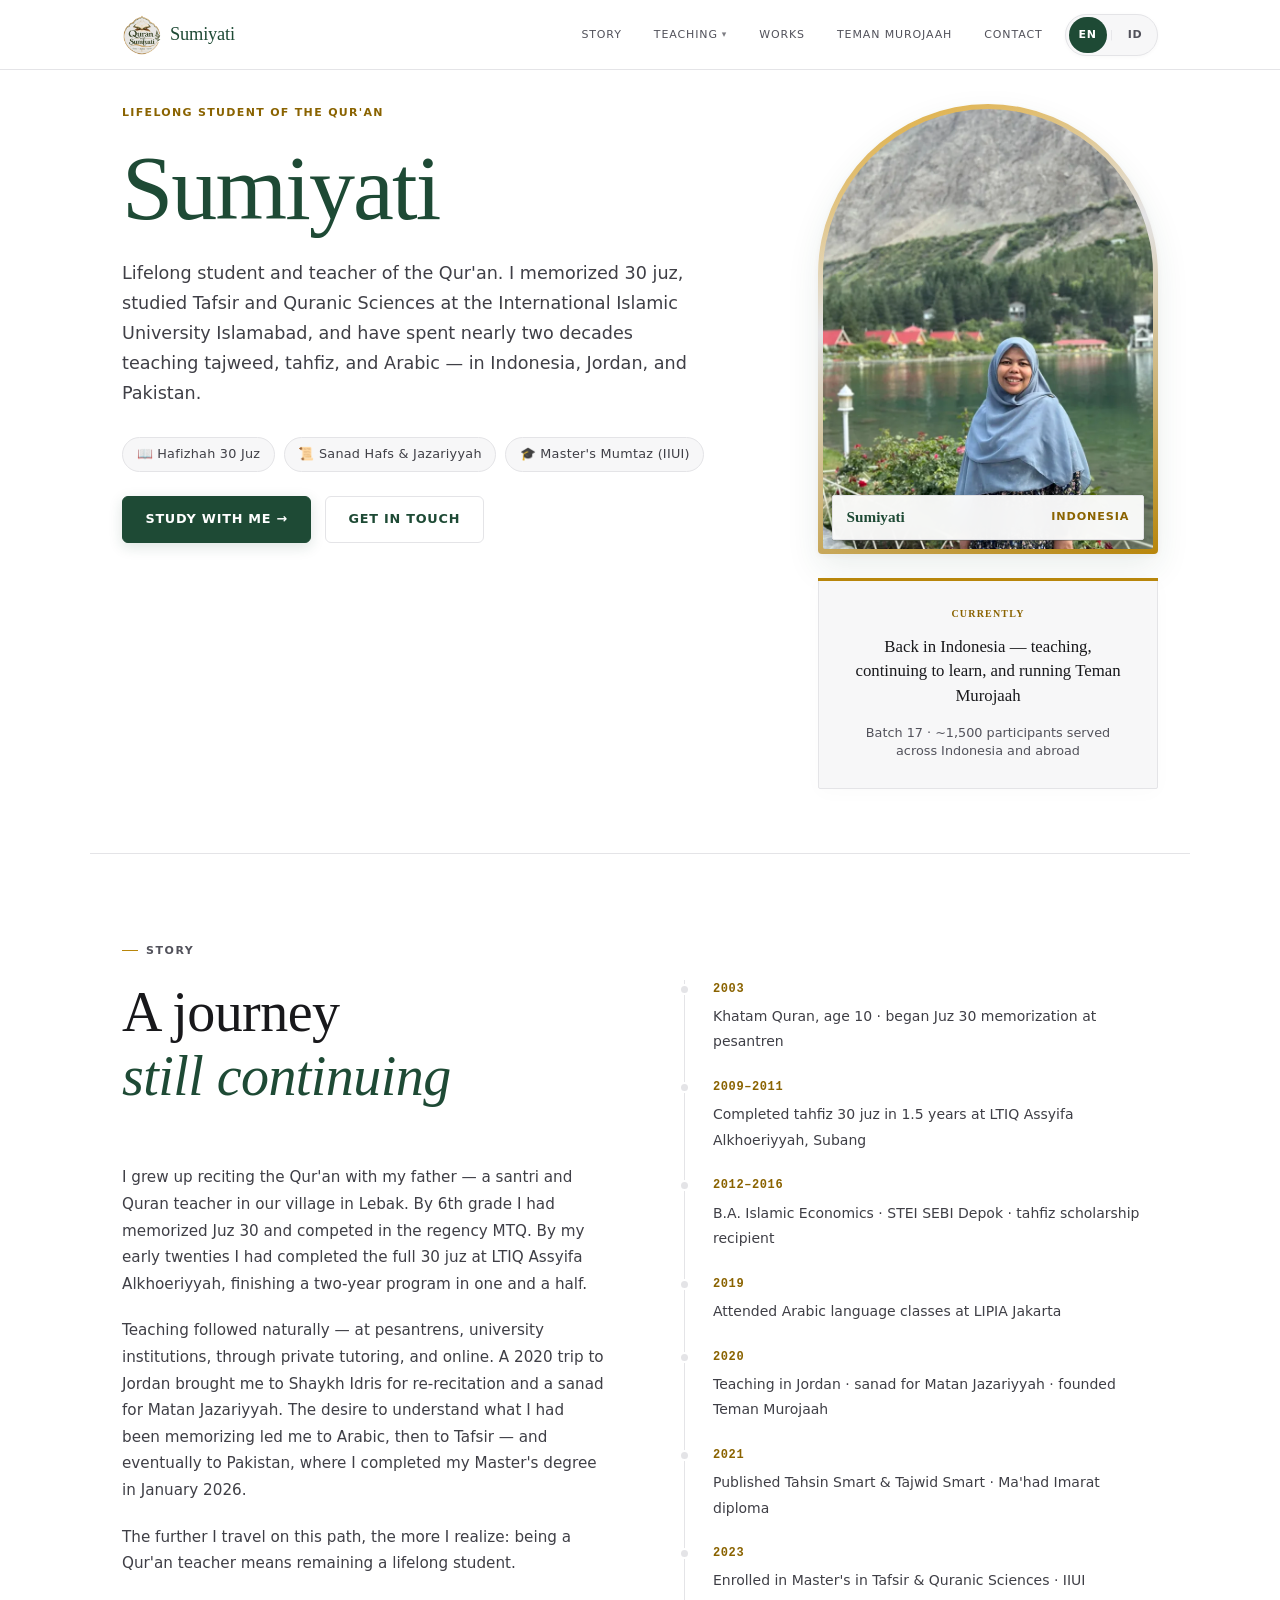
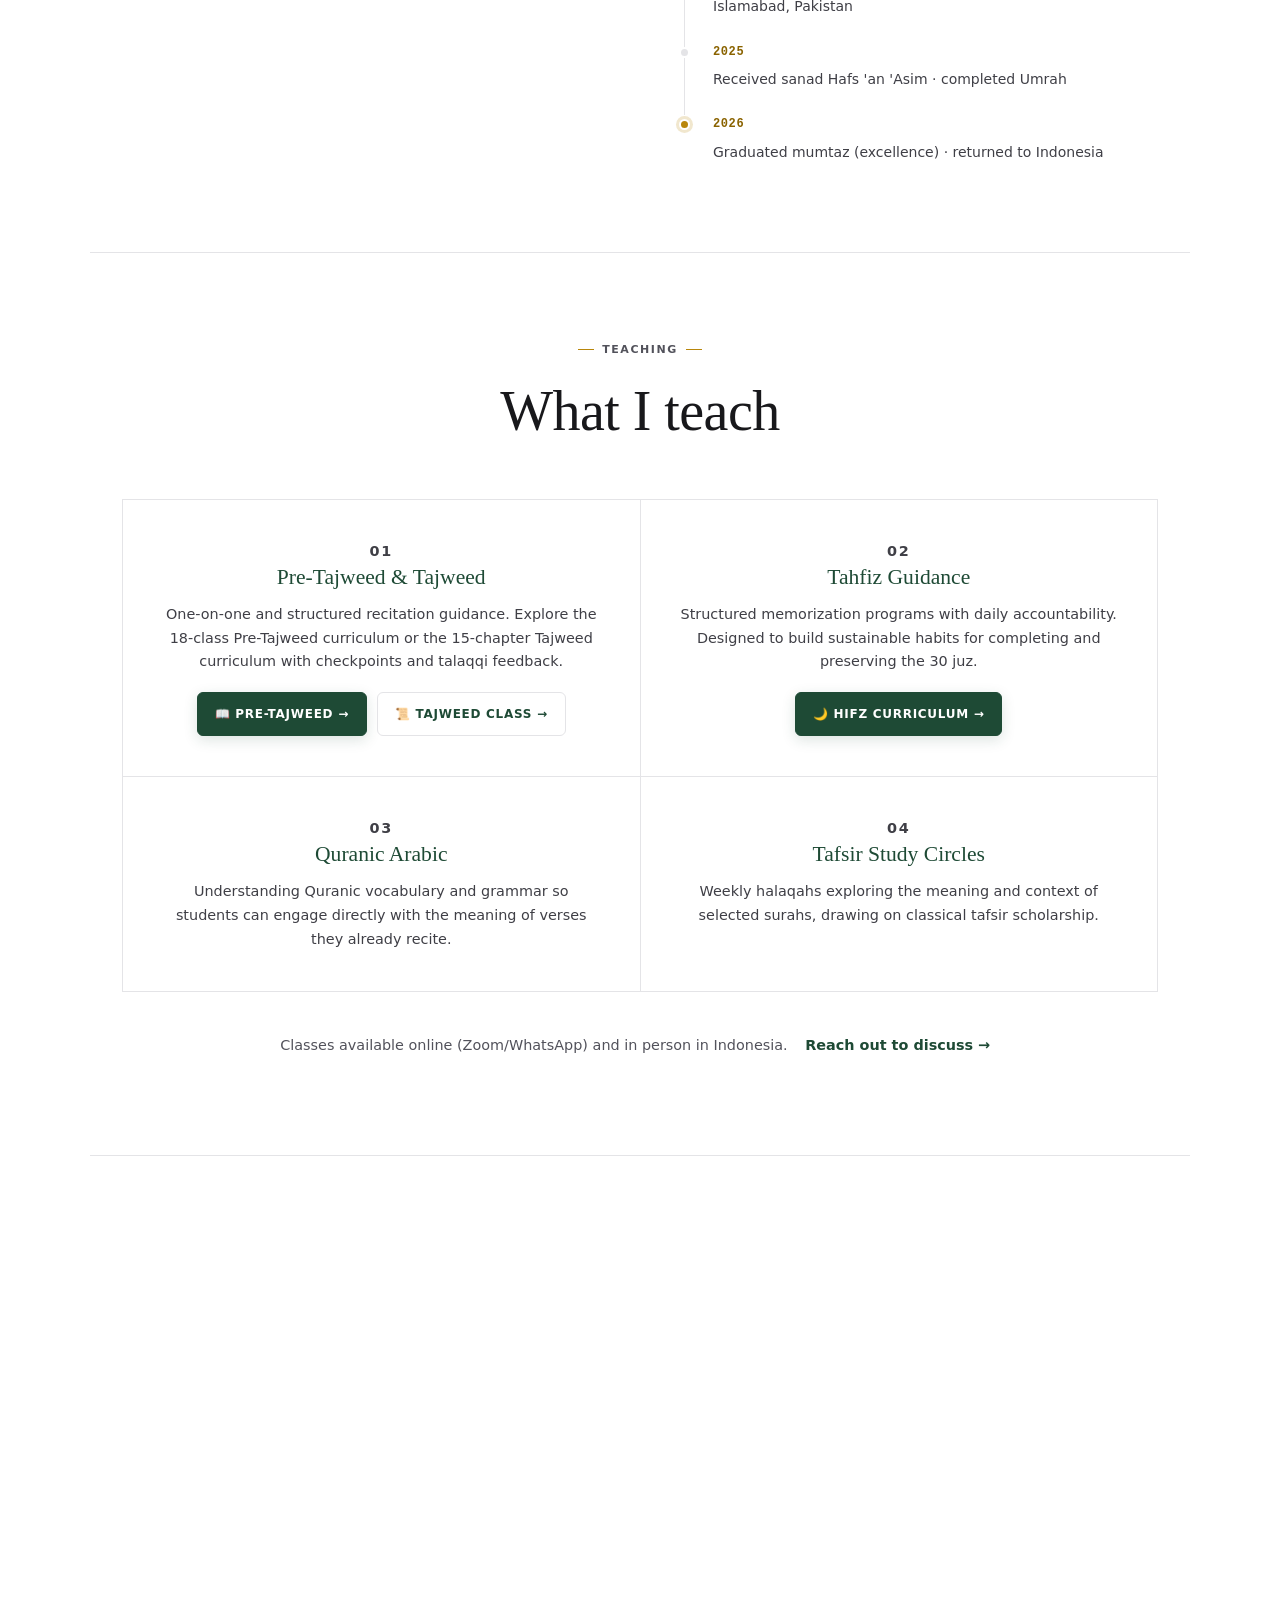
==== commit eaef2b63: "content(story): update timeline years (2009-2011, 2012-2016) and 2019 LIPIA text" ====
--- a/index.html
+++ b/index.html
@@ -303,16 +303,16 @@
             <span class="tl-text" data-i18n="tl_2003">Khatam Quran, age 10 · began Juz 30 memorization at pesantren</span>
           </div>
           <div class="tl-item">
-            <span class="tl-year">2005</span>
+            <span class="tl-year">2009–2011</span>
             <span class="tl-text" data-i18n="tl_2005">Completed tahfiz 30 juz in 1.5 years at LTIQ Assyifa Alkhoeriyyah, Subang</span>
           </div>
           <div class="tl-item">
-            <span class="tl-year">2009</span>
+            <span class="tl-year">2012–2016</span>
             <span class="tl-text" data-i18n="tl_2009">B.A. Islamic Economics · STEI SEBI Depok · tahfiz scholarship recipient</span>
           </div>
           <div class="tl-item">
             <span class="tl-year">2019</span>
-            <span class="tl-text" data-i18n="tl_2019">Arabic studies at LIPIA Jakarta; began nahwu, sharaf, and i'rab</span>
+            <span class="tl-text" data-i18n="tl_2019">Attended Arabic language classes at LIPIA Jakarta</span>
           </div>
           <div class="tl-item">
             <span class="tl-year">2020</span>
@@ -610,7 +610,7 @@
         tl_2003: "Khatam Quran, age 10 · began Juz 30 memorization at pesantren",
         tl_2005: "Completed tahfiz 30 juz in 1.5 years at LTIQ Assyifa Alkhoeriyyah, Subang",
         tl_2009: "B.A. Islamic Economics · STEI SEBI Depok · tahfiz scholarship recipient",
-        tl_2019: "Arabic studies at LIPIA Jakarta; began nahwu, sharaf, and i'rab",
+        tl_2019: "Attended Arabic language classes at LIPIA Jakarta",
         tl_2020: "Teaching in Jordan · sanad for Matan Jazariyyah · founded Teman Murojaah",
         tl_2021: "Published Tahsin Smart & Tajwid Smart · Ma'had Imarat diploma",
         tl_2023: "Enrolled in Master's in Tafsir & Quranic Sciences · IIUI Islamabad, Pakistan",
@@ -701,7 +701,7 @@
         tl_2003: "Khatam Al-Qur'an usia 10 tahun · mulai menghafal Juz 30 di pesantren",
         tl_2005: "Menyelesaikan tahfiz 30 juz dalam 1,5 tahun di LTIQ Assyifa Alkhoeriyyah, Subang",
         tl_2009: "S.E. Ekonomi Islam · STEI SEBI Depok · penerima beasiswa penuh tahfiz",
-        tl_2019: "Pendalaman bahasa Arab di LIPIA Jakarta; studi nahwu, sharaf, dan i'rab",
+        tl_2019: "Mengikuti kelas bahasa Arab di LIPIA Jakarta",
         tl_2020: "Mengajar di Yordania · sanad Matan Al-Jazariyyah · merintis Teman Murojaah",
         tl_2021: "Menerbitkan buku Tahsin Smart & Tajwid Smart · diploma Ma'had Imarat",
         tl_2023: "Melanjutkan studi Magister Tafsir & Ulumul Qur'an · IIUI Islamabad, Pakistan",
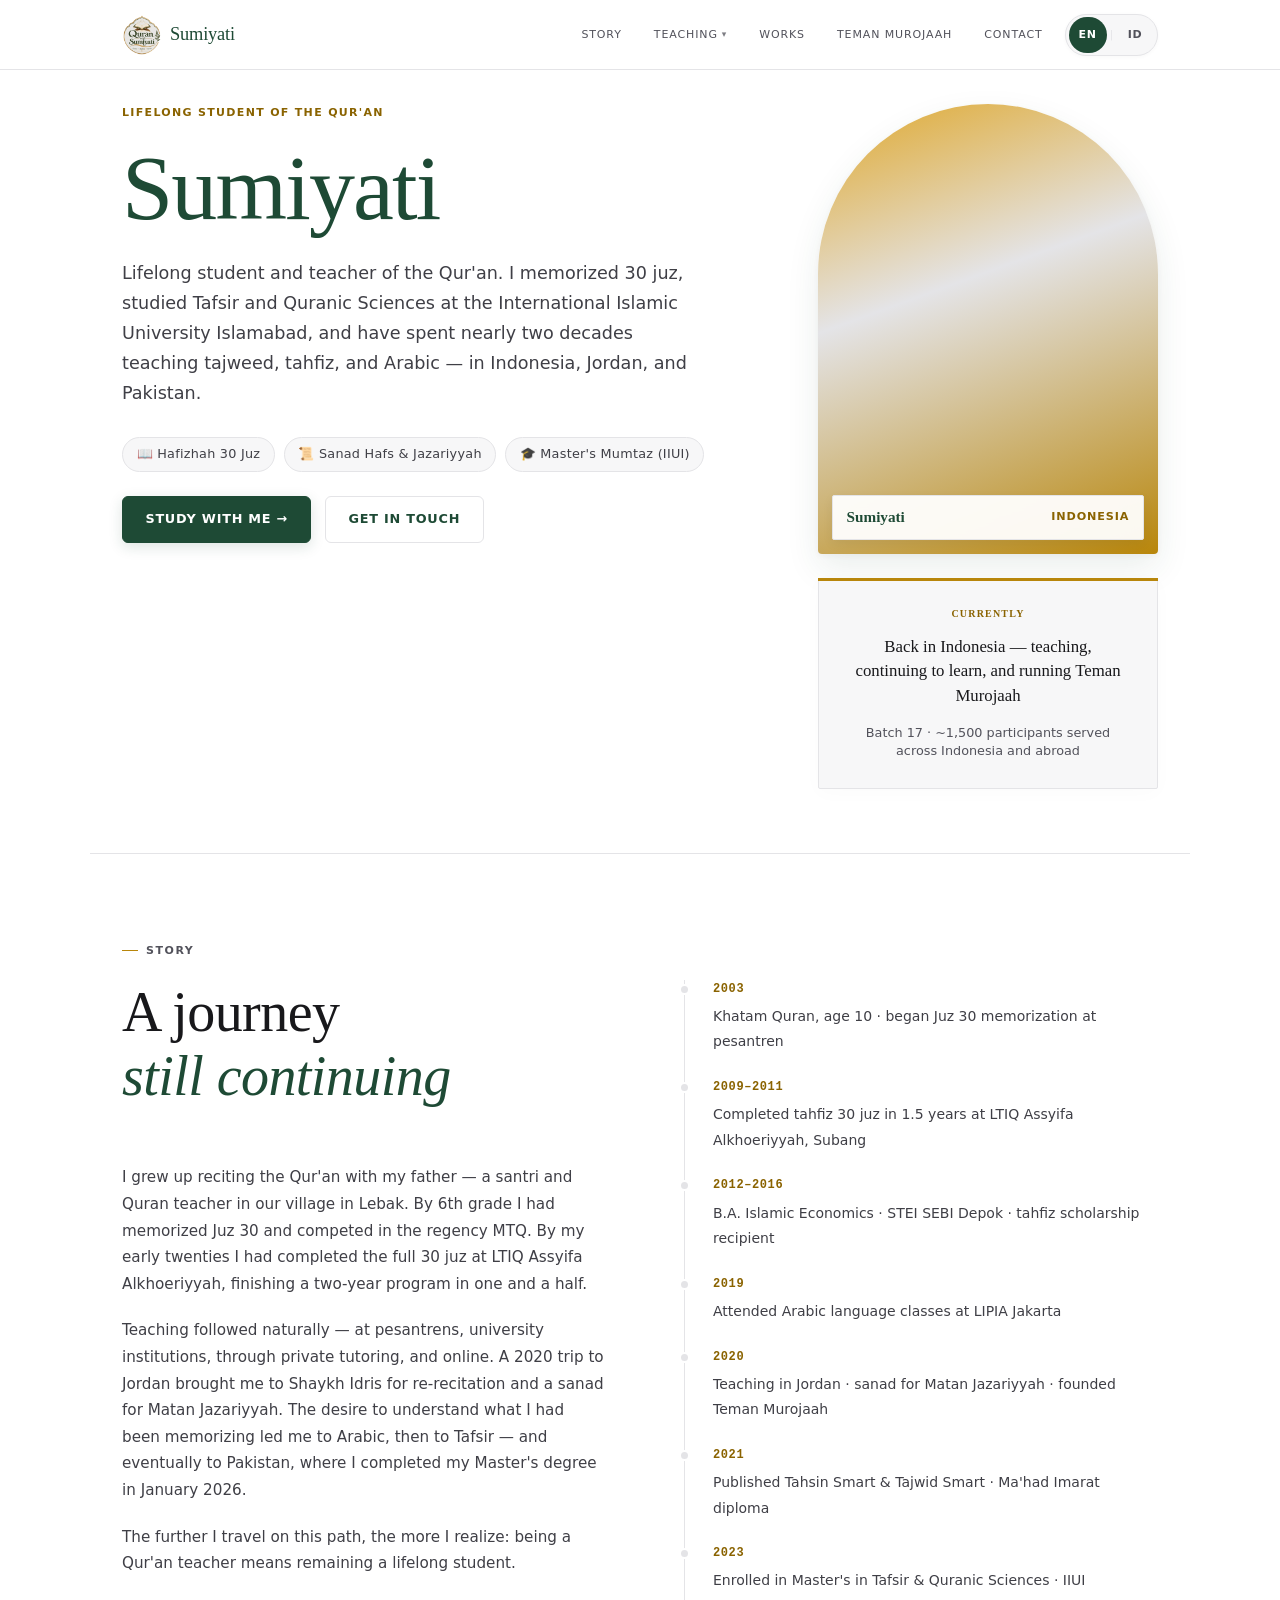
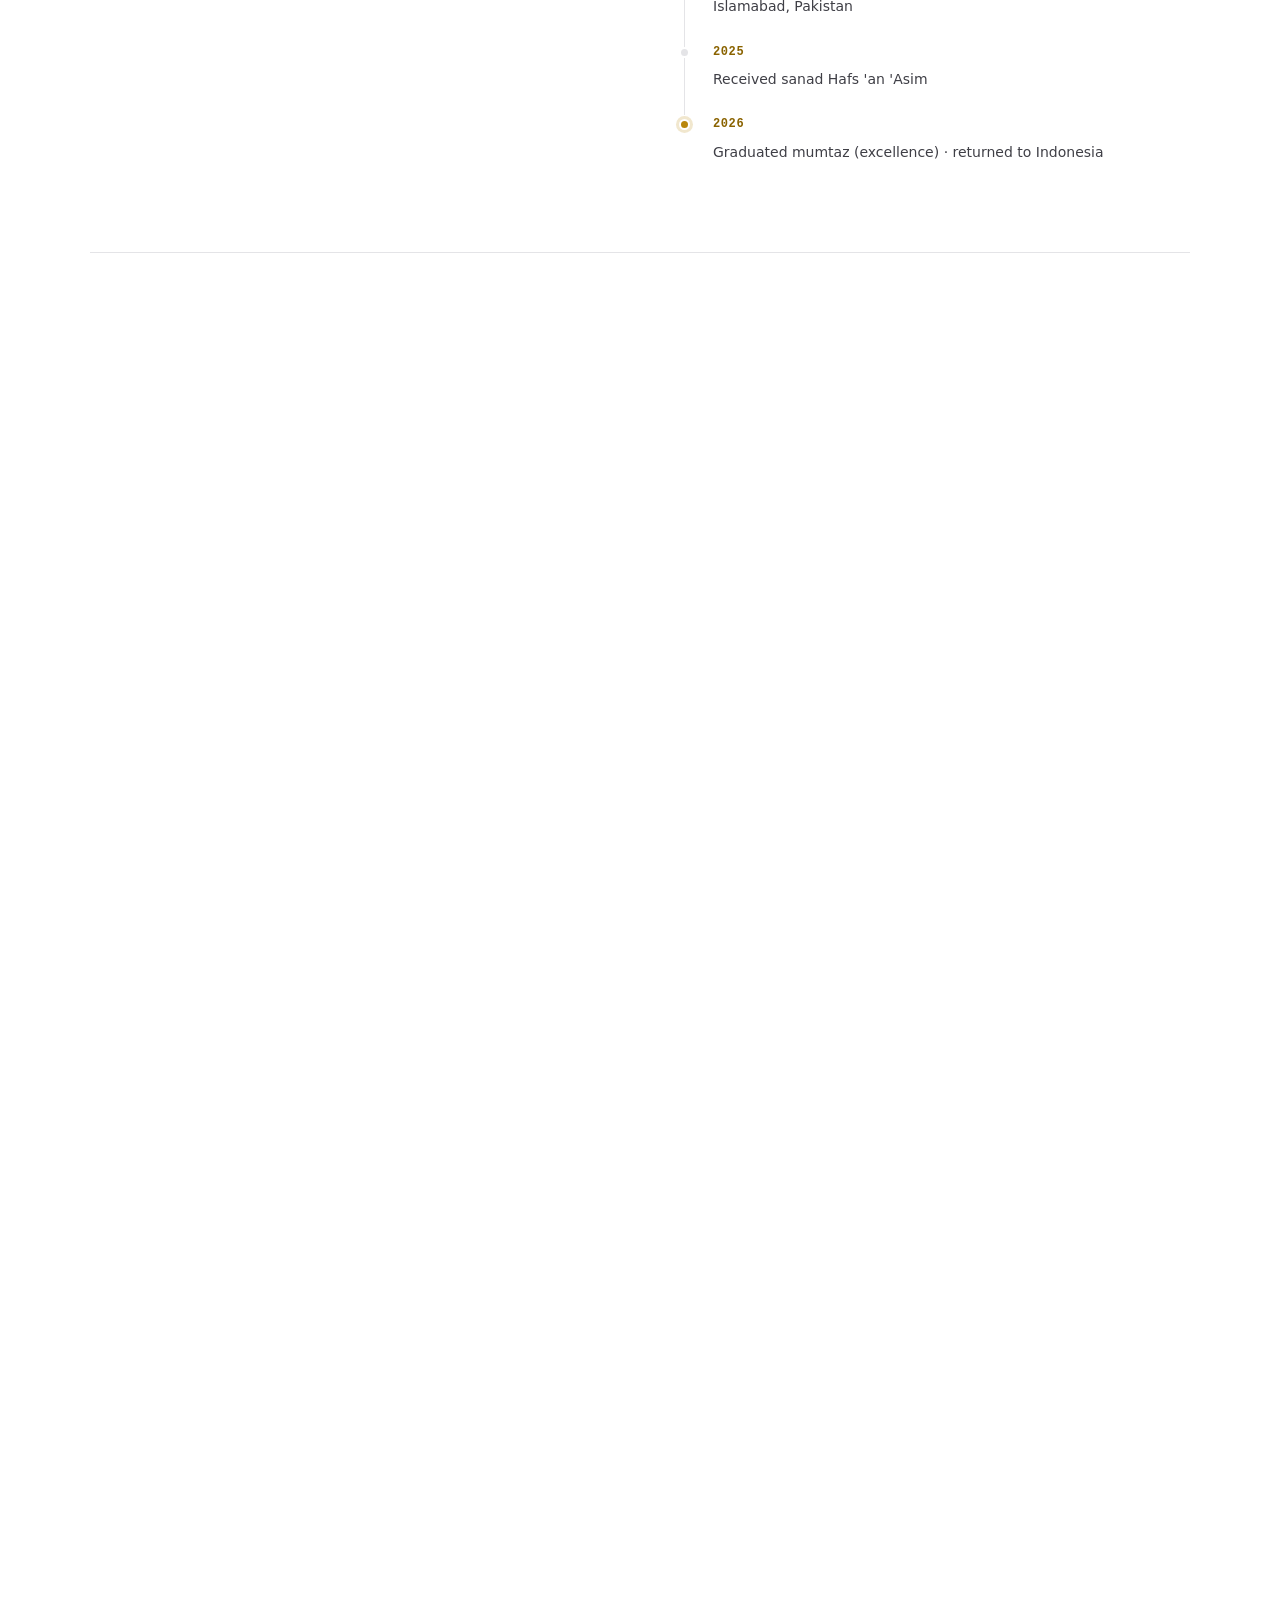
==== commit 911bab1a: "content(story): remove Umrah mention from 2025 timeline entry" ====
--- a/index.html
+++ b/index.html
@@ -328,7 +328,7 @@
           </div>
           <div class="tl-item">
             <span class="tl-year">2025</span>
-            <span class="tl-text" data-i18n="tl_2025">Received sanad Hafs 'an 'Asim · completed Umrah</span>
+            <span class="tl-text" data-i18n="tl_2025">Received sanad Hafs 'an 'Asim</span>
           </div>
           <div class="tl-item current">
             <span class="tl-year">2026</span>
@@ -614,7 +614,7 @@
         tl_2020: "Teaching in Jordan · sanad for Matan Jazariyyah · founded Teman Murojaah",
         tl_2021: "Published Tahsin Smart & Tajwid Smart · Ma'had Imarat diploma",
         tl_2023: "Enrolled in Master's in Tafsir & Quranic Sciences · IIUI Islamabad, Pakistan",
-        tl_2025: "Received sanad Hafs 'an 'Asim · completed Umrah",
+        tl_2025: "Received sanad Hafs 'an 'Asim",
         tl_2026: "Graduated mumtaz (excellence) · returned to Indonesia",
         teach_label: "Teaching",
         teach_title: "What I teach",
@@ -705,7 +705,7 @@
         tl_2020: "Mengajar di Yordania · sanad Matan Al-Jazariyyah · merintis Teman Murojaah",
         tl_2021: "Menerbitkan buku Tahsin Smart & Tajwid Smart · diploma Ma'had Imarat",
         tl_2023: "Melanjutkan studi Magister Tafsir & Ulumul Qur'an · IIUI Islamabad, Pakistan",
-        tl_2025: "Menerima sanad qira'ah Hafs 'an 'Ashim · menunaikan ibadah Umrah",
+        tl_2025: "Menerima sanad qira'ah Hafs 'an 'Ashim",
         tl_2026: "Lulus predikat mumtaz (cumlaude) · kembali ke tanah air Indonesia",
         teach_label: "Pengajaran",
         teach_title: "Program Pembelajaran",
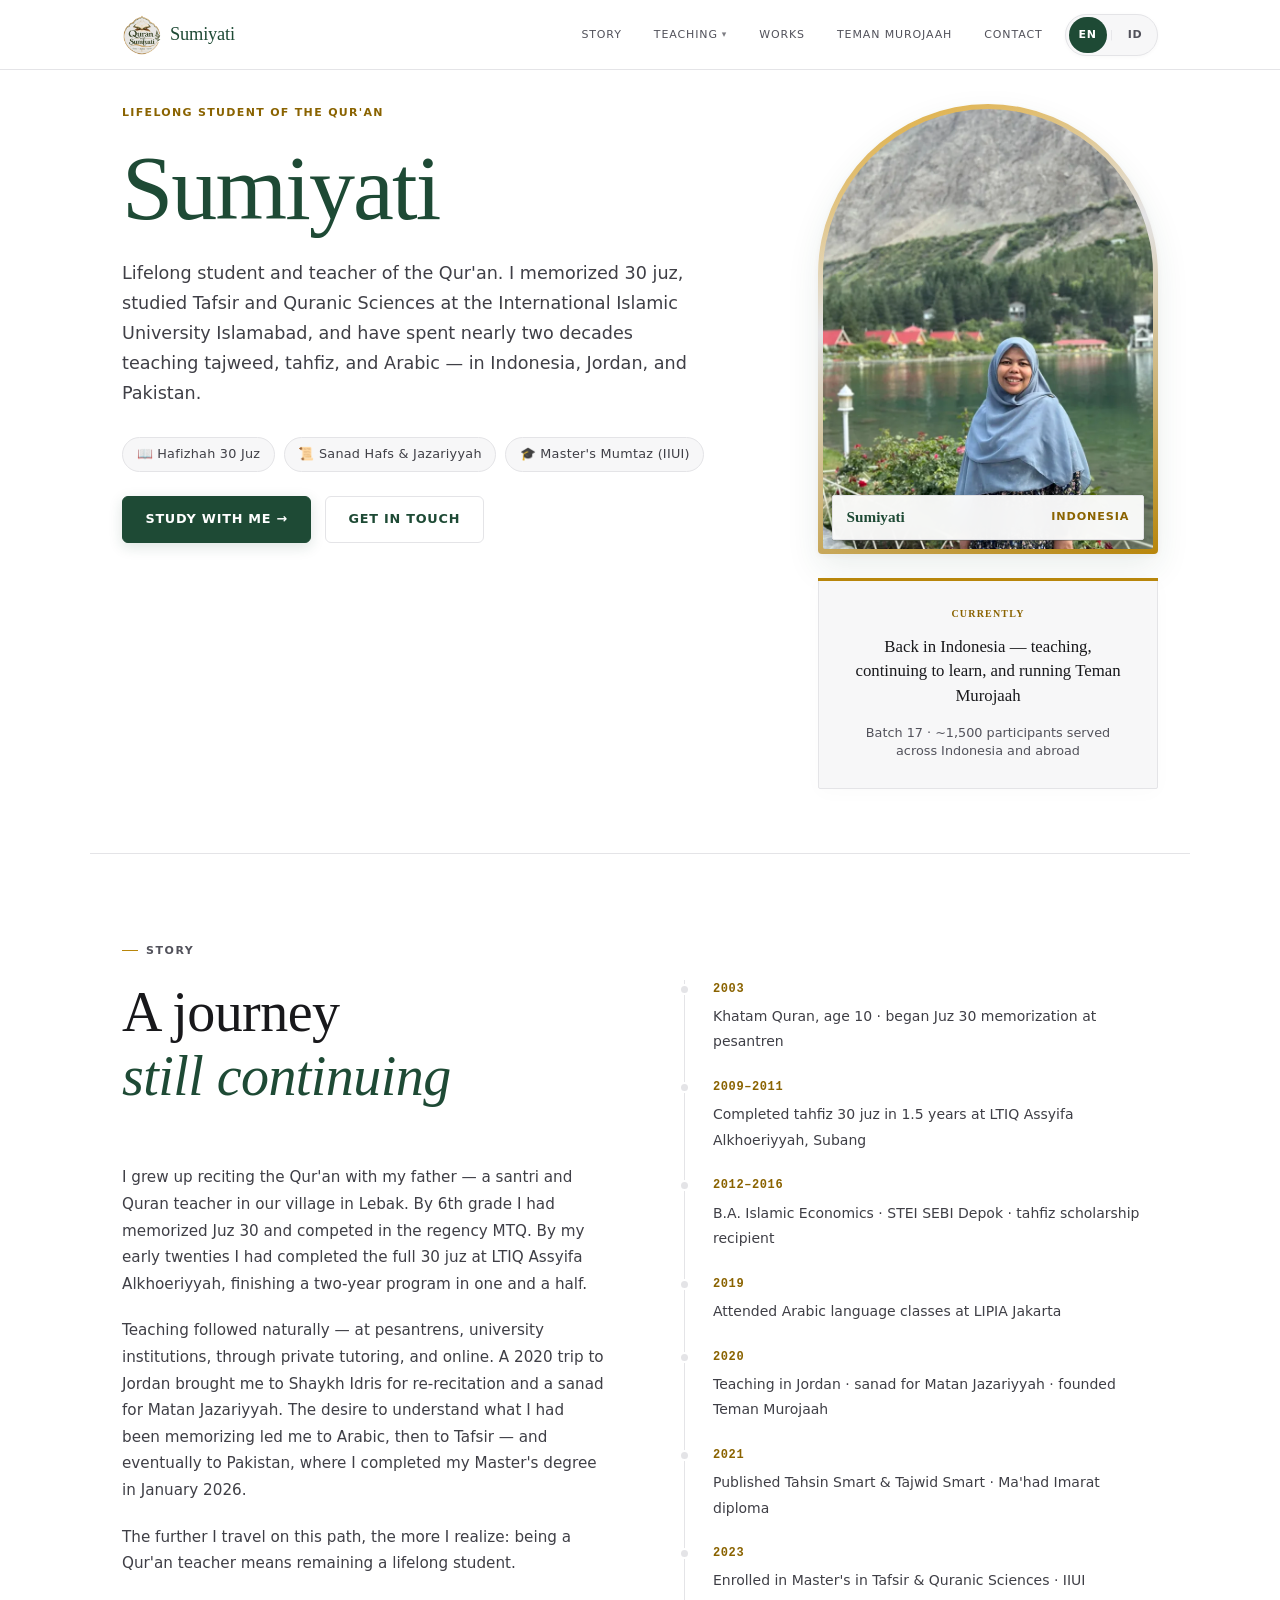
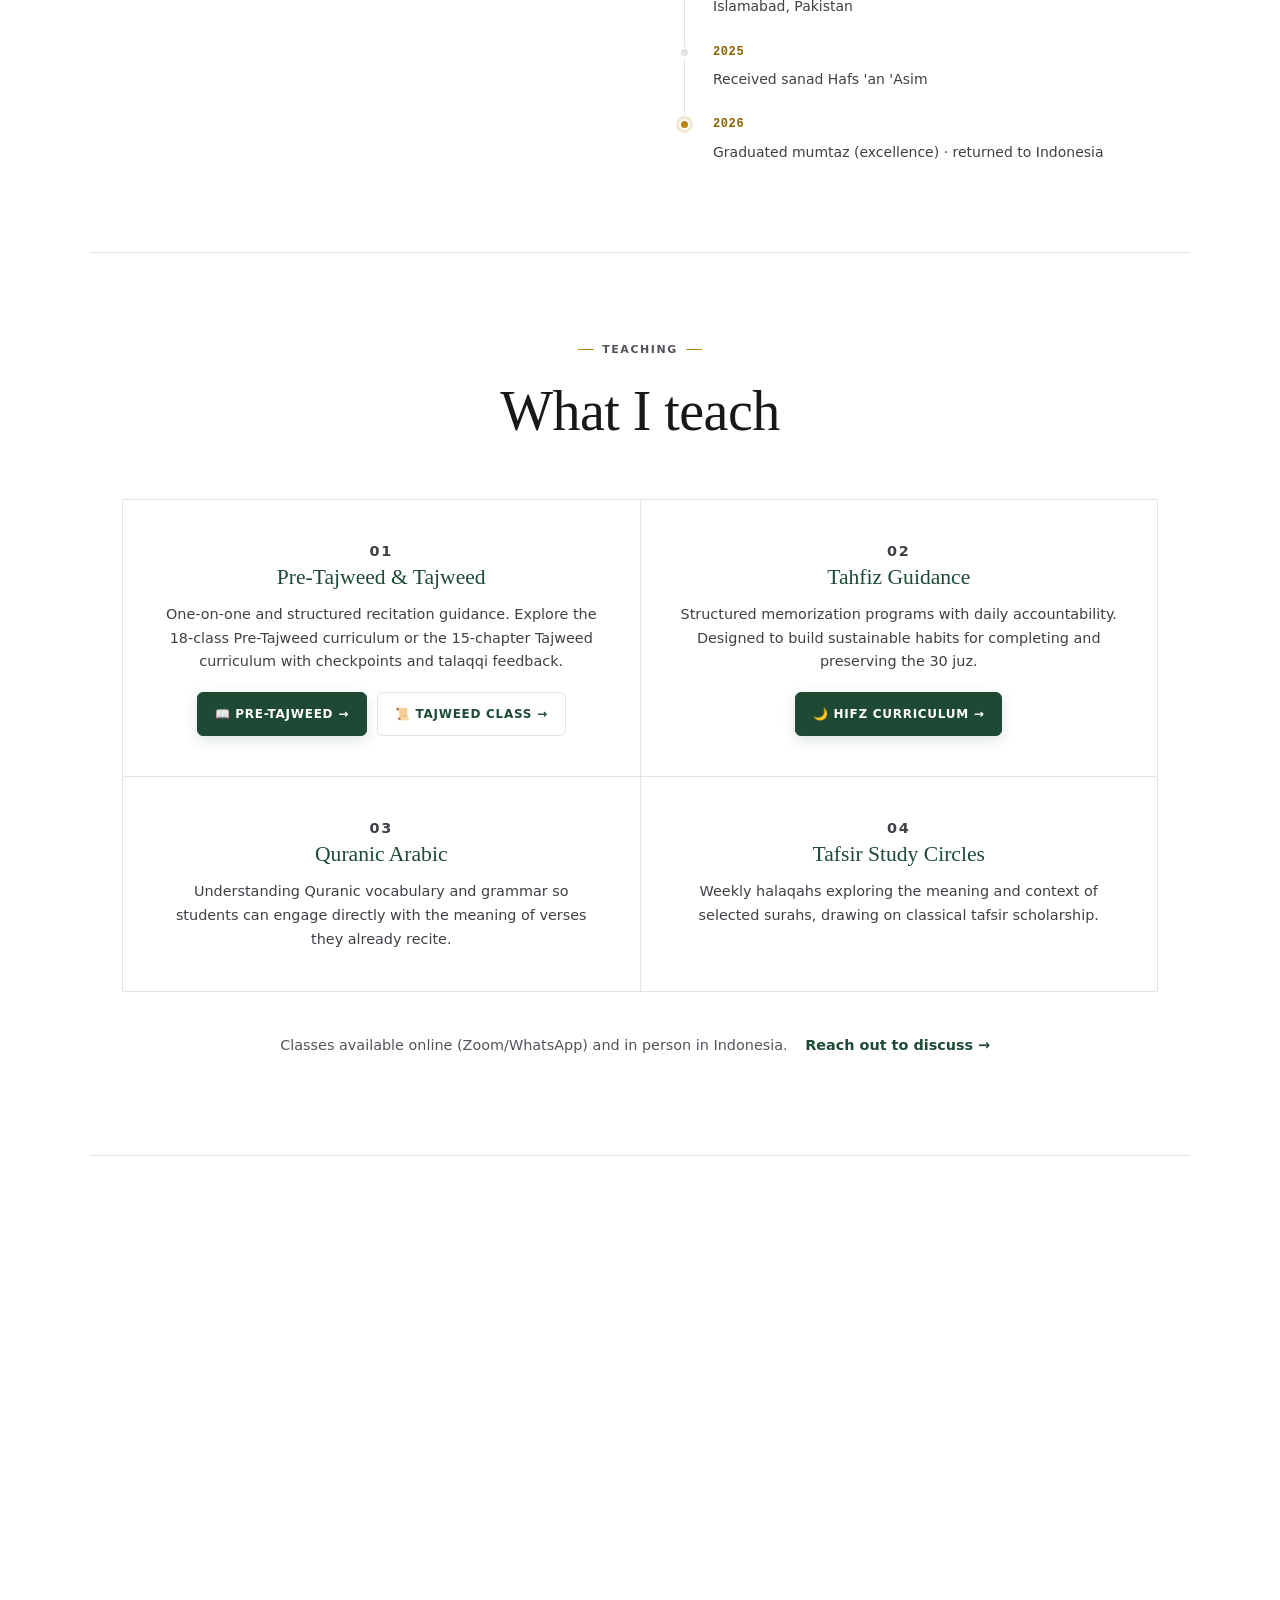
==== commit faff8150: "content(story): update Indonesian Kisah heading and 5-paragraph biography" ====
--- a/index.html
+++ b/index.html
@@ -284,14 +284,14 @@
       <div class="inner">
         <div>
           <h2 class="section-title" data-i18n-html="story_title">A journey<br><em>still continuing</em></h2>
-          <div class="prose">
-            <p data-i18n="story_p1">
+          <div class="prose" data-i18n-html="story_prose">
+            <p>
               I grew up reciting the Qur'an with my father — a santri and Quran teacher in our village in Lebak. By 6th grade I had memorized Juz 30 and competed in the regency MTQ. By my early twenties I had completed the full 30 juz at LTIQ Assyifa Alkhoeriyyah, finishing a two-year program in one and a half.
             </p>
-            <p data-i18n="story_p2">
+            <p>
               Teaching followed naturally — at pesantrens, university institutions, through private tutoring, and online. A 2020 trip to Jordan brought me to Shaykh Idris for re-recitation and a sanad for Matan Jazariyyah. The desire to understand what I had been memorizing led me to Arabic, then to Tafsir — and eventually to Pakistan, where I completed my Master's degree in January 2026.
             </p>
-            <p data-i18n="story_p3">
+            <p>
               The further I travel on this path, the more I realize: being a Qur'an teacher means remaining a lifelong student.
             </p>
           </div>
@@ -604,9 +604,7 @@
         currently_small: "Batch 17 · ~1,500 participants served across Indonesia and abroad",
         story_label: "Story",
         story_title: "A journey<br><em>still continuing</em>",
-        story_p1: "I grew up reciting the Qur'an with my father — a santri and Quran teacher in our village in Lebak. By 6th grade I had memorized Juz 30 and competed in the regency MTQ. By my early twenties I had completed the full 30 juz at LTIQ Assyifa Alkhoeriyyah, finishing a two-year program in one and a half.",
-        story_p2: "Teaching followed naturally — at pesantrens, university institutions, through private tutoring, and online. A 2020 trip to Jordan brought me to Shaykh Idris for re-recitation and a sanad for Matan Jazariyyah. The desire to understand what I had been memorizing led me to Arabic, then to Tafsir — and eventually to Pakistan, where I completed my Master's degree in January 2026.",
-        story_p3: "The further I travel on this path, the more I realize: being a Qur'an teacher means remaining a lifelong student.",
+        story_prose: "<p>I grew up reciting the Qur'an with my father — a santri and Quran teacher in our village in Lebak. By 6th grade I had memorized Juz 30 and competed in the regency MTQ. By my early twenties I had completed the full 30 juz at LTIQ Assyifa Alkhoeriyyah, finishing a two-year program in one and a half.</p><p>Teaching followed naturally — at pesantrens, university institutions, through private tutoring, and online. A 2020 trip to Jordan brought me to Shaykh Idris for re-recitation and a sanad for Matan Jazariyyah. The desire to understand what I had been memorizing led me to Arabic, then to Tafsir — and eventually to Pakistan, where I completed my Master's degree in January 2026.</p><p>The further I travel on this path, the more I realize: being a Qur'an teacher means remaining a lifelong student.</p>",
         tl_2003: "Khatam Quran, age 10 · began Juz 30 memorization at pesantren",
         tl_2005: "Completed tahfiz 30 juz in 1.5 years at LTIQ Assyifa Alkhoeriyyah, Subang",
         tl_2009: "B.A. Islamic Economics · STEI SEBI Depok · tahfiz scholarship recipient",
@@ -694,10 +692,8 @@
         currently_text: "Kembali di Indonesia — mengajar, terus belajar, dan mengelola Teman Murojaah",
         currently_small: "Angkatan 17 · ~1.500 peserta terbina di Indonesia dan mancanegara",
         story_label: "Kisah",
-        story_title: "Perjalanan yang<br><em>terus bersambung</em>",
-        story_p1: "Saya tumbuh besar mengaji bersama ayah — seorang santri dan guru Al-Qur'an di desa kami di Lebak. Sejak kelas 6 SD saya telah menyelesaikan hafalan Juz 30 dan mengikuti MTQ tingkat kabupaten. Di usia awal dua puluhan, saya menuntaskan hafalan 30 juz di LTIQ Assyifa Alkhoeriyyah, menyelesaikan program dua tahun dalam kurun satu setengah tahun.",
-        story_p2: "Amanah mengajar mengalir secara alami — di pesantren, lembaga perguruan tinggi, bimbingan privat, hingga kelas daring. Perjalanan ke Yordania pada tahun 2020 mempertemukan saya dengan Syaikh Idris untuk talaqqi ulang serta memperoleh sanad Matan Al-Jazariyyah. Hasrat mendalami makna hafalan menuntun saya mempelajari bahasa Arab, Tafsir — hingga mengantarkan saya ke Pakistan, menyelesaikan program Magister pada Januari 2026.",
-        story_p3: "Semakin jauh menapaki jalan ini, semakin saya menyadari: menjadi pengajar Al-Qur’an berarti siap menjadi pembelajar sepanjang hayat.",
+        story_title: "Perjalanan Panjang<br><em>Bersama Al-Qur’an</em>",
+        story_prose: "<p>Saya tumbuh dalam lingkungan yang dekat dengan Al-Qur’an. Sejak kecil, saya belajar mengaji bersama ayah, seorang santri sekaligus guru Al-Qur’an di desa kami, Lebak. Kecintaan terhadap Al-Qur’an mulai tumbuh sejak masa kanak-kanak. Saat duduk di kelas 6 SD, saya telah menyelesaikan hafalan Juz 30 dan berkesempatan mengikuti Musabaqah Tilawatil Qur’an (MTQ) tingkat kabupaten.</p><p>Perjalanan menghafal Al-Qur’an berlanjut ketika saya menempuh pendidikan di LTIQ Assyifa Alkhoeriyyah. Di sana, saya berhasil menyelesaikan hafalan 30 juz dalam waktu satu setengah tahun, lebih cepat dari masa pendidikan yang direncanakan selama dua tahun.</p><p>Setelah itu, saya mulai mengemban amanah mengajar Al-Qur’an di berbagai tempat, mulai dari pesantren, lembaga pendidikan tinggi, bimbingan privat, hingga kelas-kelas daring. Pada tahun 2020, saya berkesempatan belajar di Yordania. Di sana, saya kembali memperdalam bacaan Al-Qur’an melalui talaqqi bersama Syaikh Idris sekaligus mempelajari Matan Al-Jazariyyah hingga memperoleh sanadnya.</p><p>Seiring berjalannya waktu, saya menyadari bahwa menghafal Al-Qur’an saja tidak cukup. Ada keinginan yang semakin kuat untuk memahami kandungannya lebih dalam. Keinginan inilah yang mendorong saya mempelajari bahasa Arab dan ilmu tafsir, hingga akhirnya membawa saya melanjutkan studi magister di Pakistan. Pada Januari 2026, saya menyelesaikan studi di bidang Tafsir dan Ilmu Al-Qur’an.</p><p>Semakin jauh menapaki jalan ini, semakin saya menyadari bahwa: menjadi pengajar Al-Qur’an berarti siap menjadi pembelajar sepanjang hayat.</p>",
         tl_2003: "Khatam Al-Qur'an usia 10 tahun · mulai menghafal Juz 30 di pesantren",
         tl_2005: "Menyelesaikan tahfiz 30 juz dalam 1,5 tahun di LTIQ Assyifa Alkhoeriyyah, Subang",
         tl_2009: "S.E. Ekonomi Islam · STEI SEBI Depok · penerima beasiswa penuh tahfiz",
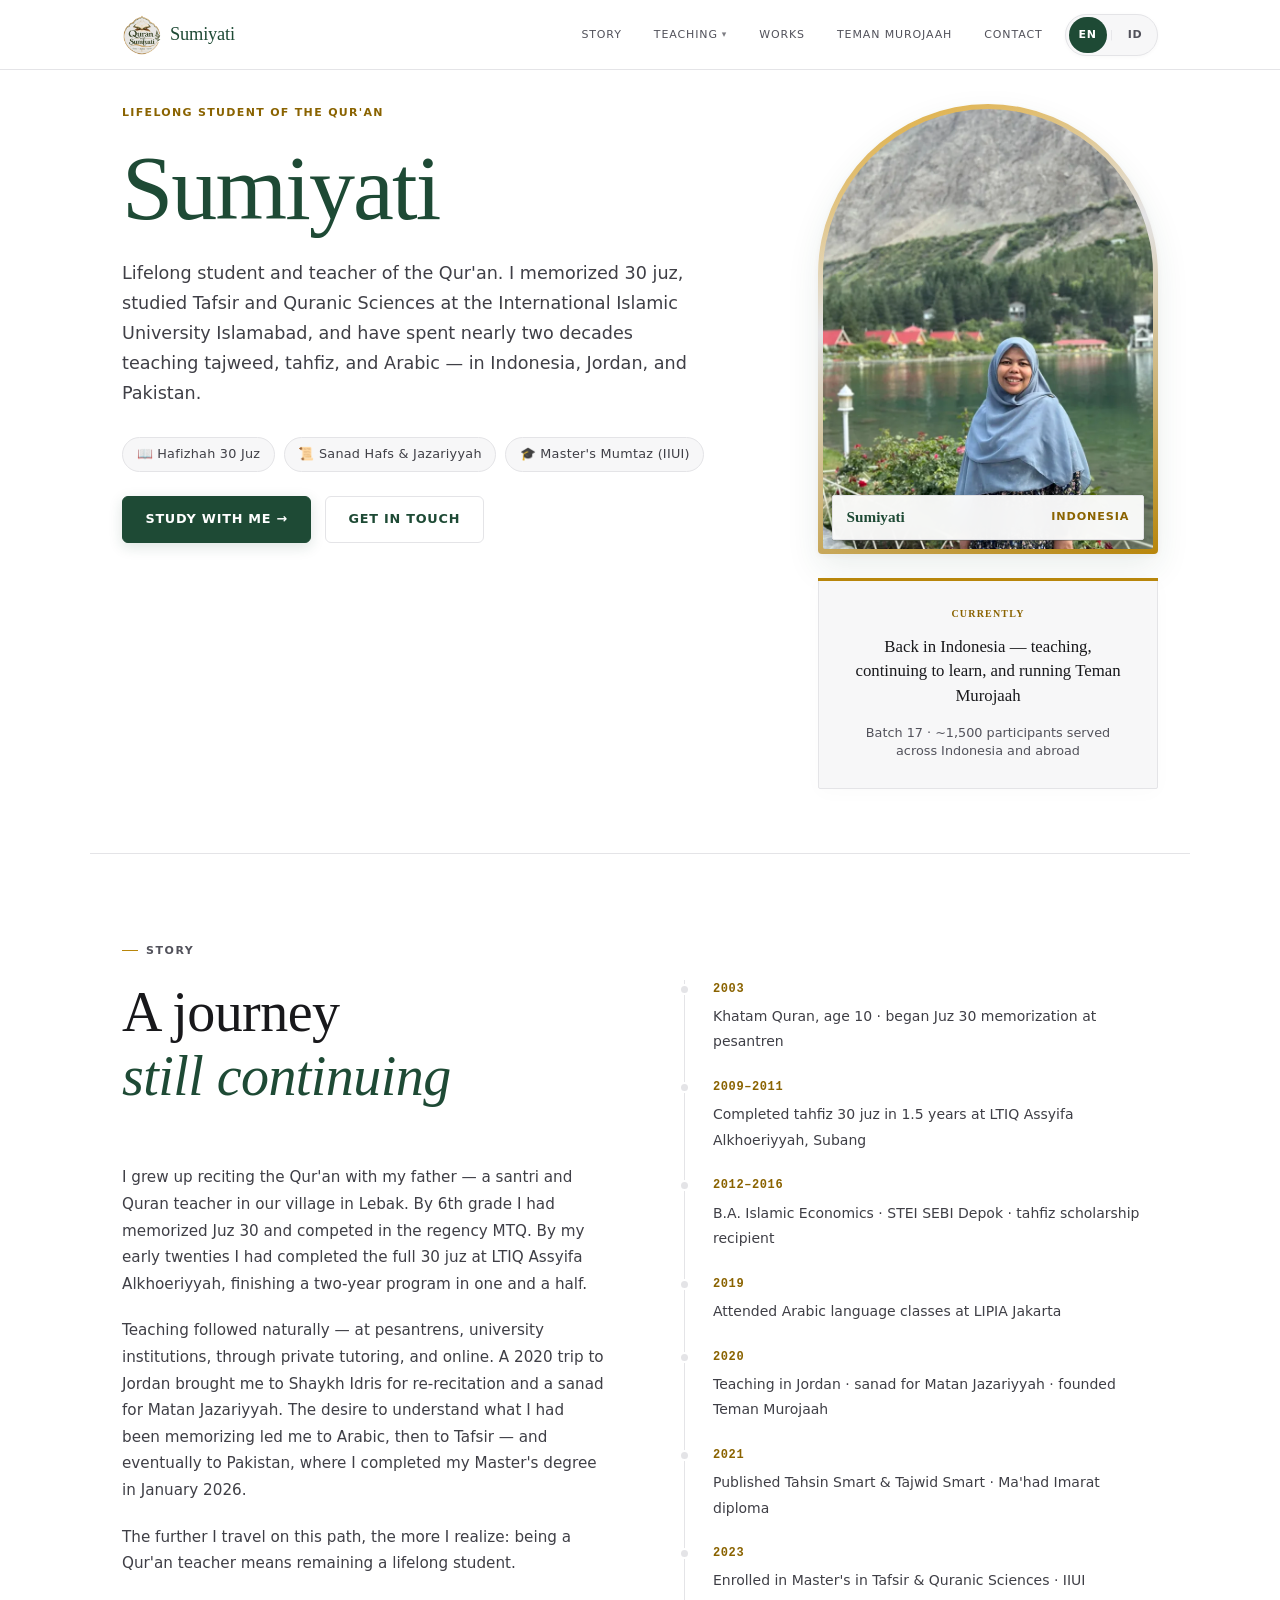
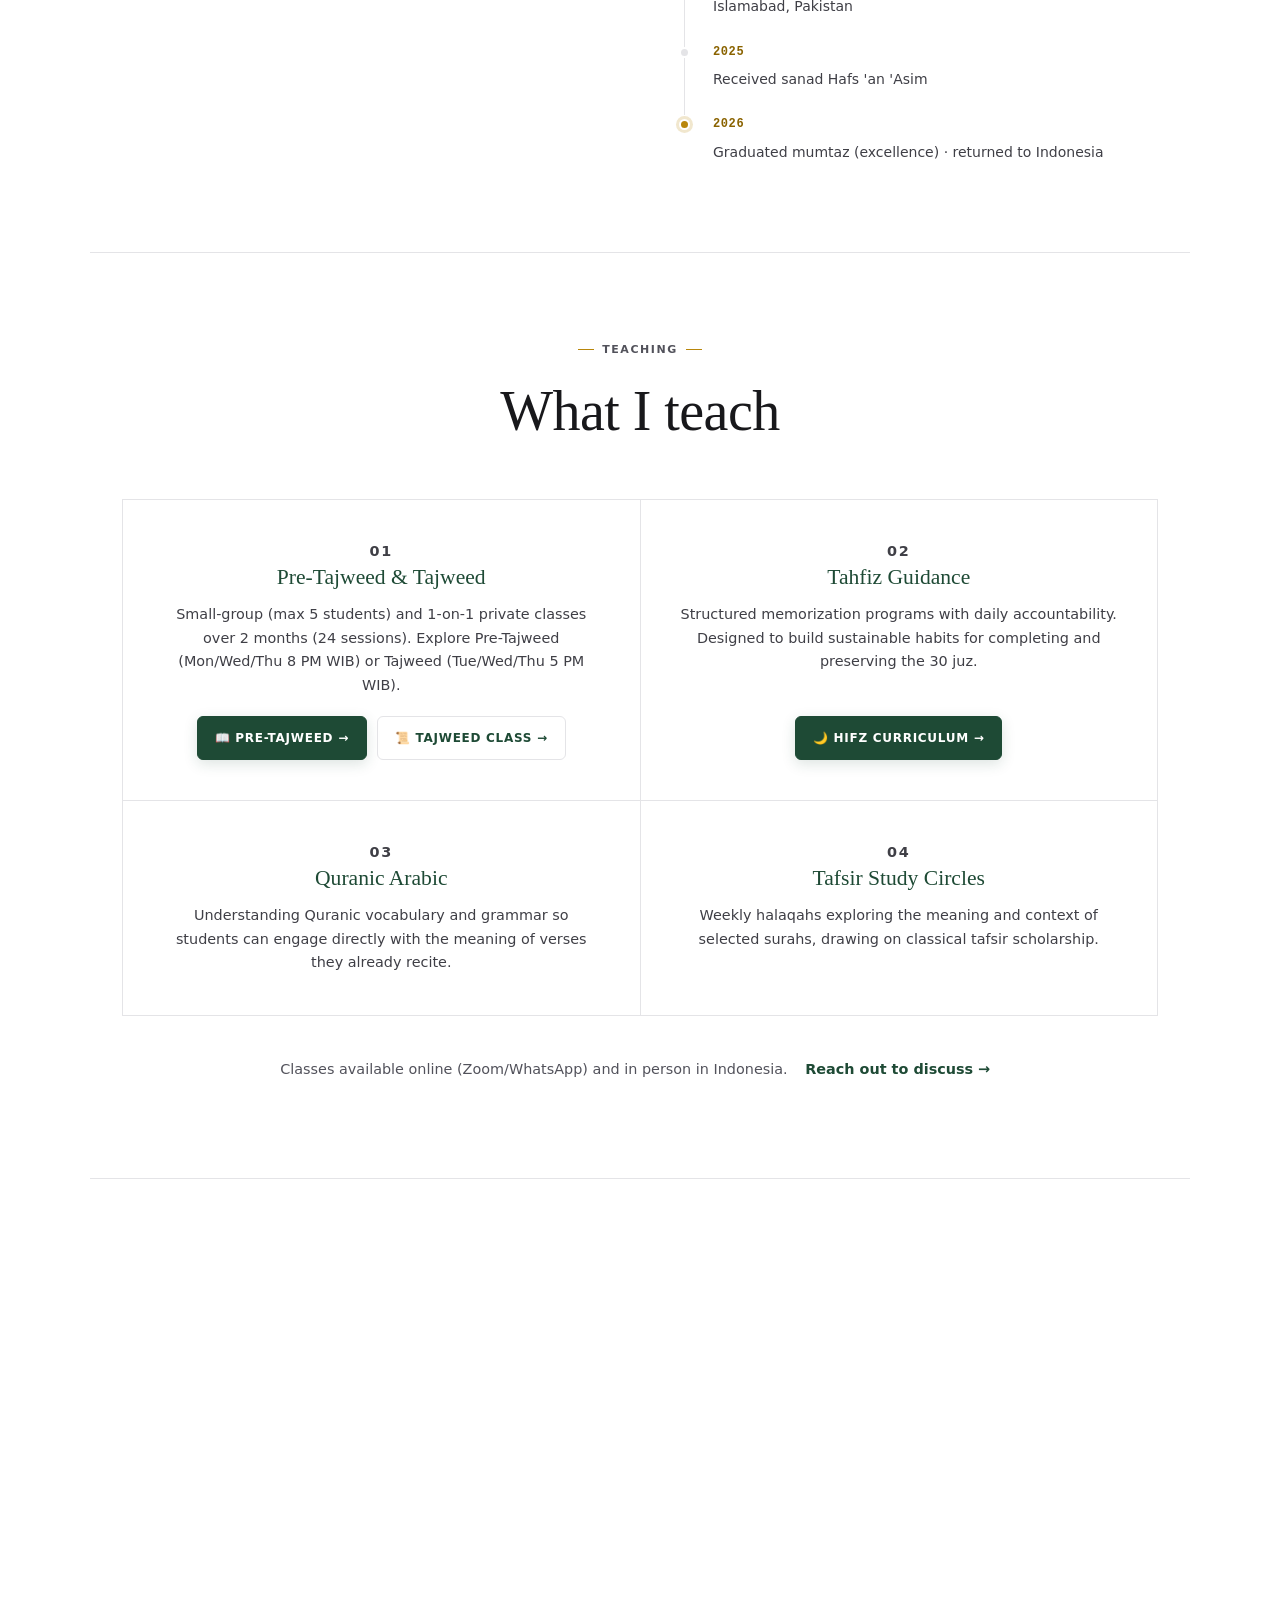
==== commit 25f2858b: "feat(schedule): add Pre-Tajweed (Mon/Wed/Thu 8PM, max 5) and Tajweed (Tue/Wed/Thu 5PM, max 5) group " ====
--- a/index.html
+++ b/index.html
@@ -350,7 +350,7 @@
         <div class="teach-card">
           <p class="teach-num" id="teach-pretajweed" style="scroll-margin-top:110px;">01</p>
           <h3 data-i18n="teach_c1_title">Pre-Tajweed &amp; Tajweed</h3>
-          <p data-i18n="teach_c1_desc">One-on-one and structured recitation guidance. Explore the 18-class Pre-Tajweed curriculum or the 15-chapter Tajweed curriculum with checkpoints and talaqqi feedback.</p>
+          <p data-i18n="teach_c1_desc">Small-group (max 5 students) and 1-on-1 private classes over 2 months (24 sessions). Explore Pre-Tajweed (Mon/Wed/Thu 8 PM WIB) or Tajweed (Tue/Wed/Thu 5 PM WIB).</p>
           <div class="teach-card-actions">
             <a href="curriculum.html" class="btn btn-primary teach-card-btn" data-i18n="card_btn_pretajweed">📖 Pre-Tajweed →</a>
             <a href="tajweed-curriculum.html" class="btn btn-secondary teach-card-btn" data-i18n="card_btn_tajweed">📜 Tajweed Class →</a>
@@ -706,7 +706,7 @@
         teach_label: "Pengajaran",
         teach_title: "Program Pembelajaran",
         teach_c1_title: "Kelas Pra-Tajwid & Tajwid",
-        teach_c1_desc: "Bimbingan talaqqi privat dan terstruktur. Pelajari 18 kelas Pra-Tajwid atau 15 bab Kelas Tajwid lengkap dengan checkpoint evaluasi dan bimbingan talaqqi.",
+        teach_c1_desc: "Kelas grup kecil (maks. 5 santri) dan privat 1-on-1 selama 2 bulan (24 pertemuan). Tersedia Pra-Tajwid (Senin/Rabu/Kamis 20.00 WIB) & Tajwid (Selasa/Rabu/Kamis 17.00 WIB).",
         card_btn_pretajweed: "📖 Pra-Tajwid →",
         card_btn_tajweed: "📜 Kelas Tajwid →",
         card_btn_hifz: "🌙 Kurikulum Hifz →",
